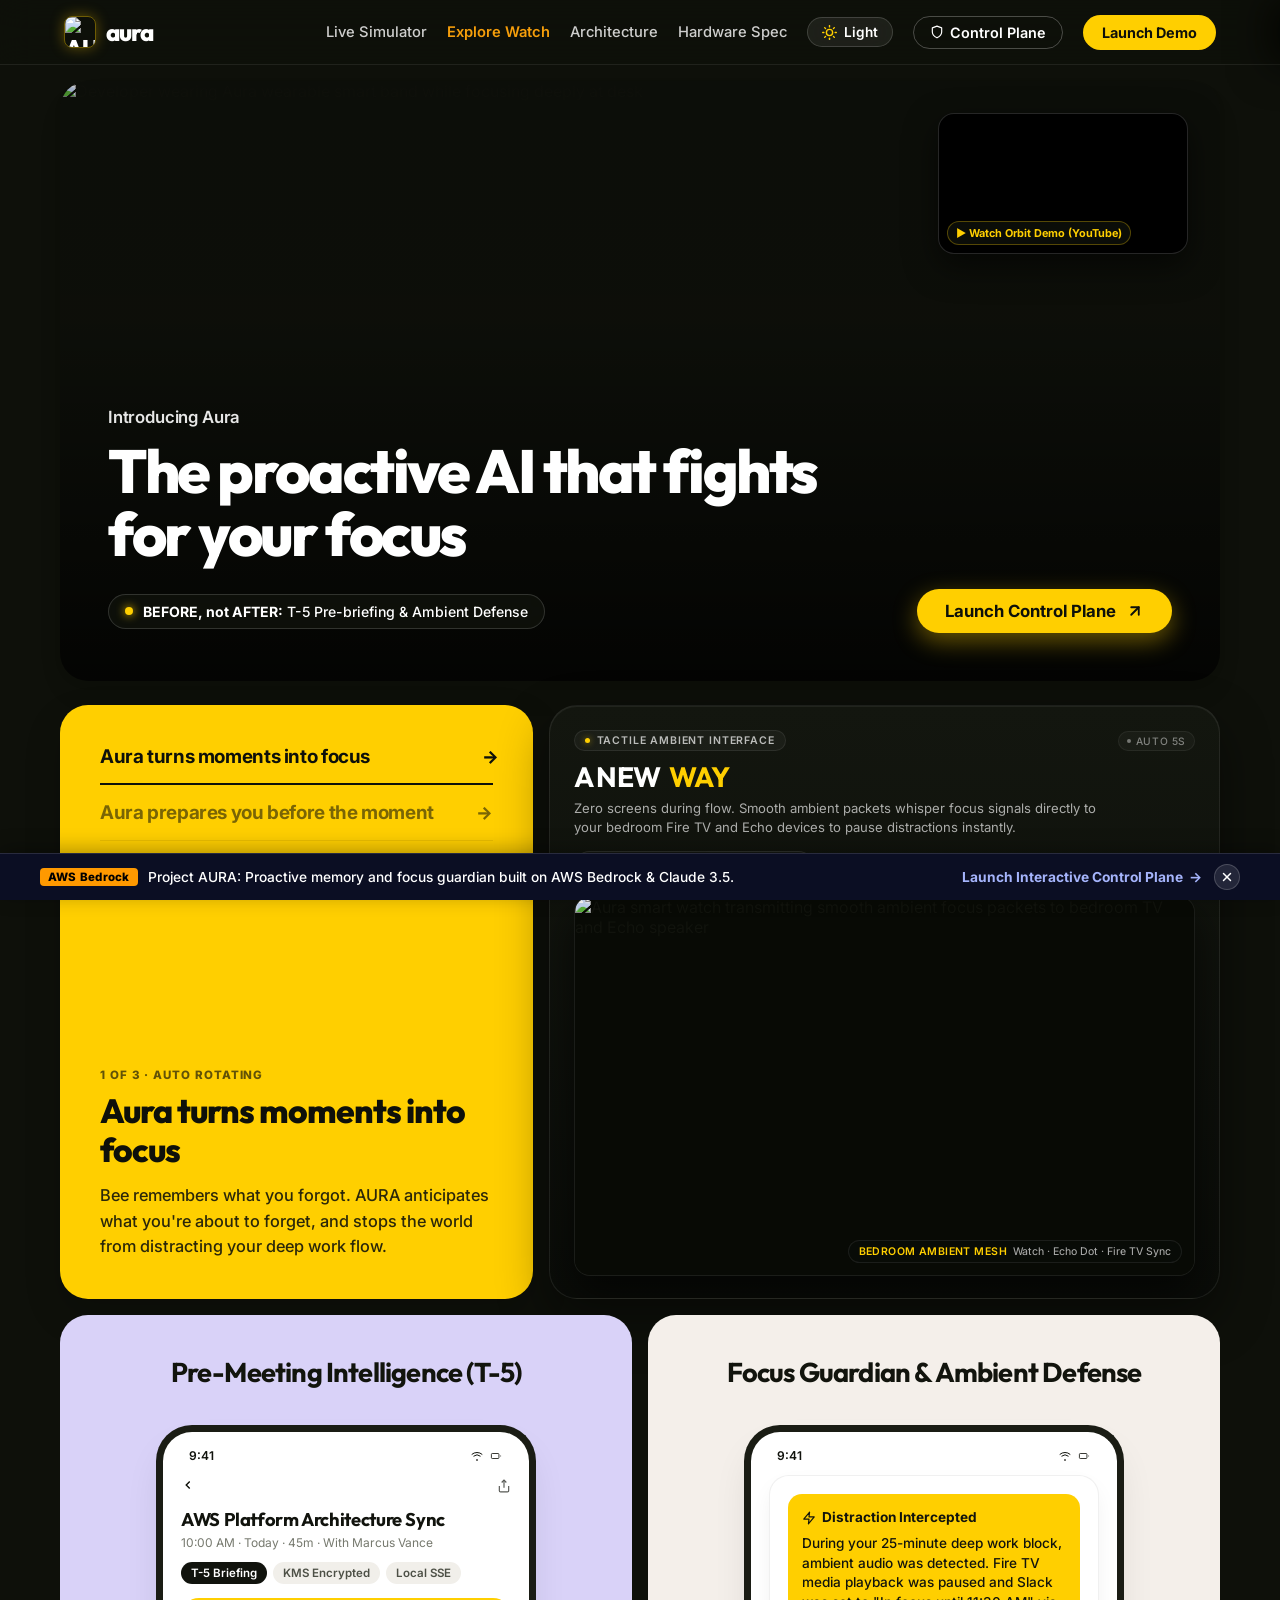
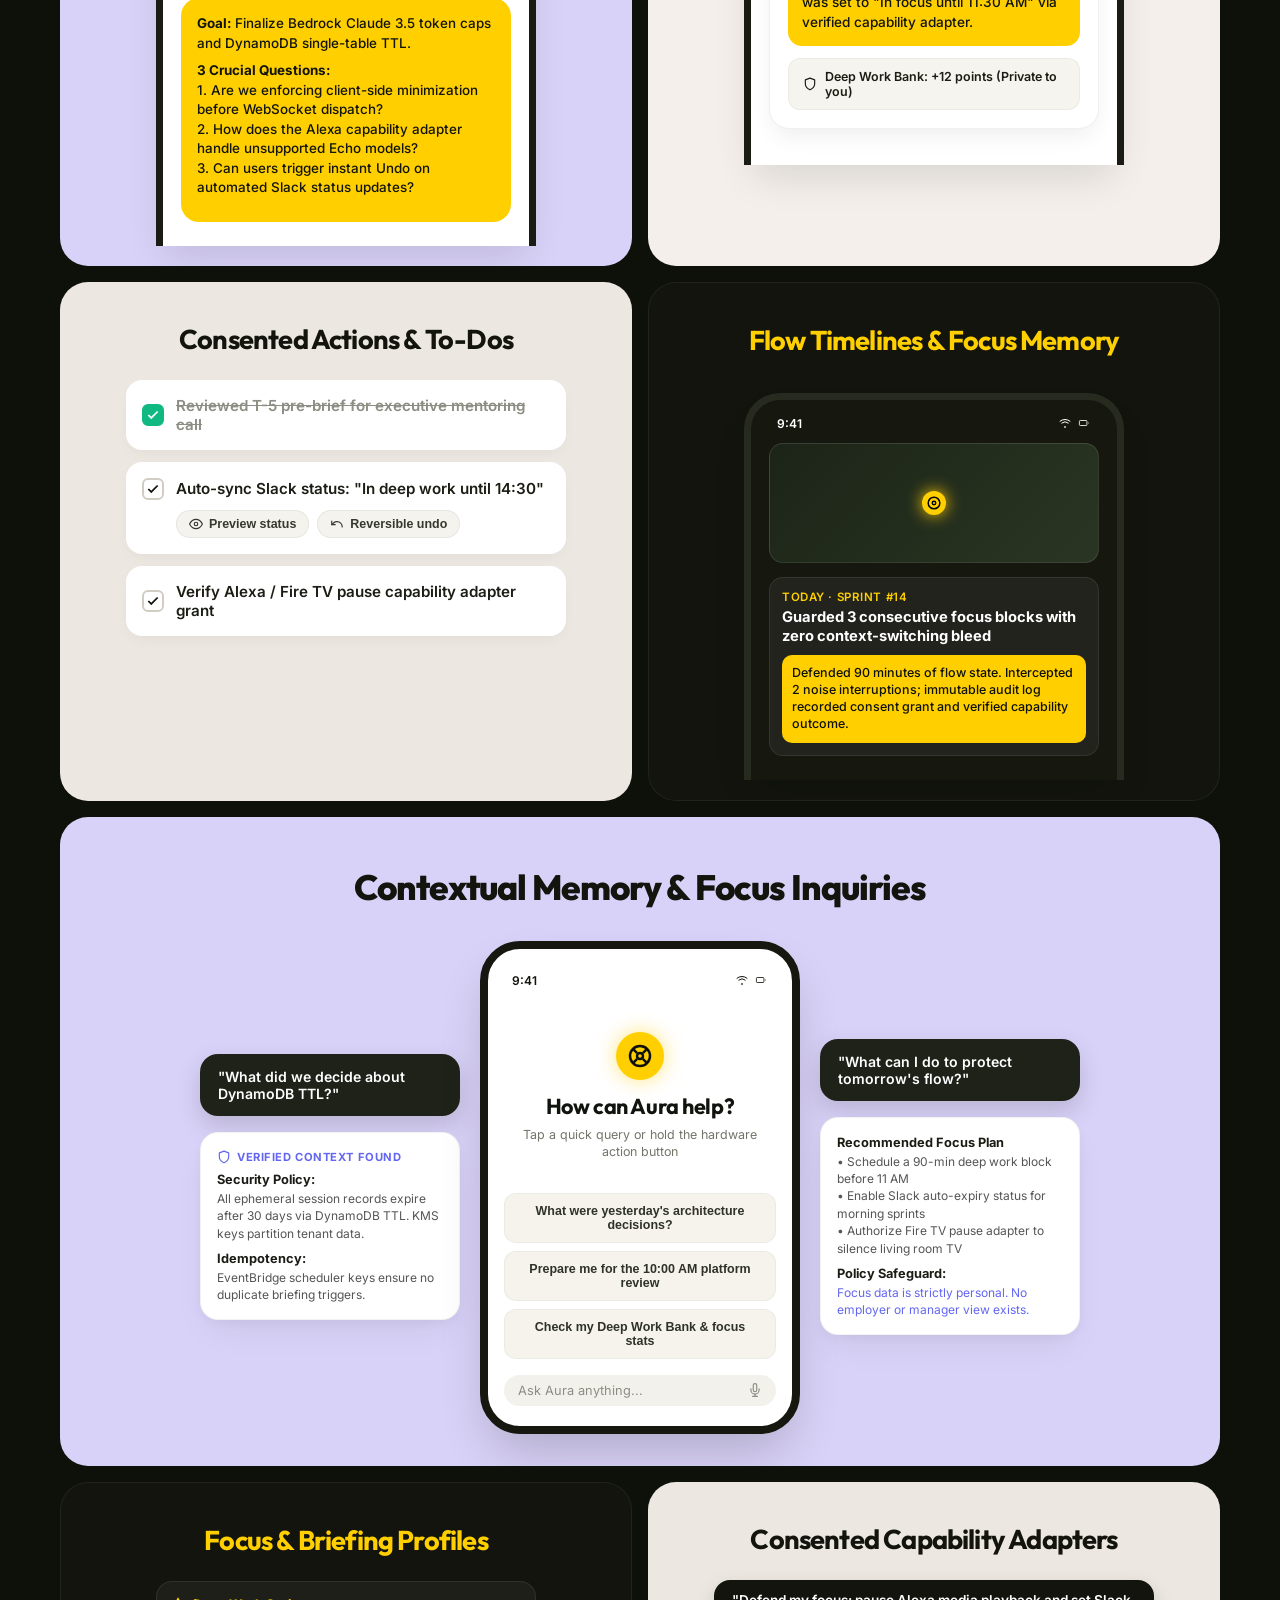
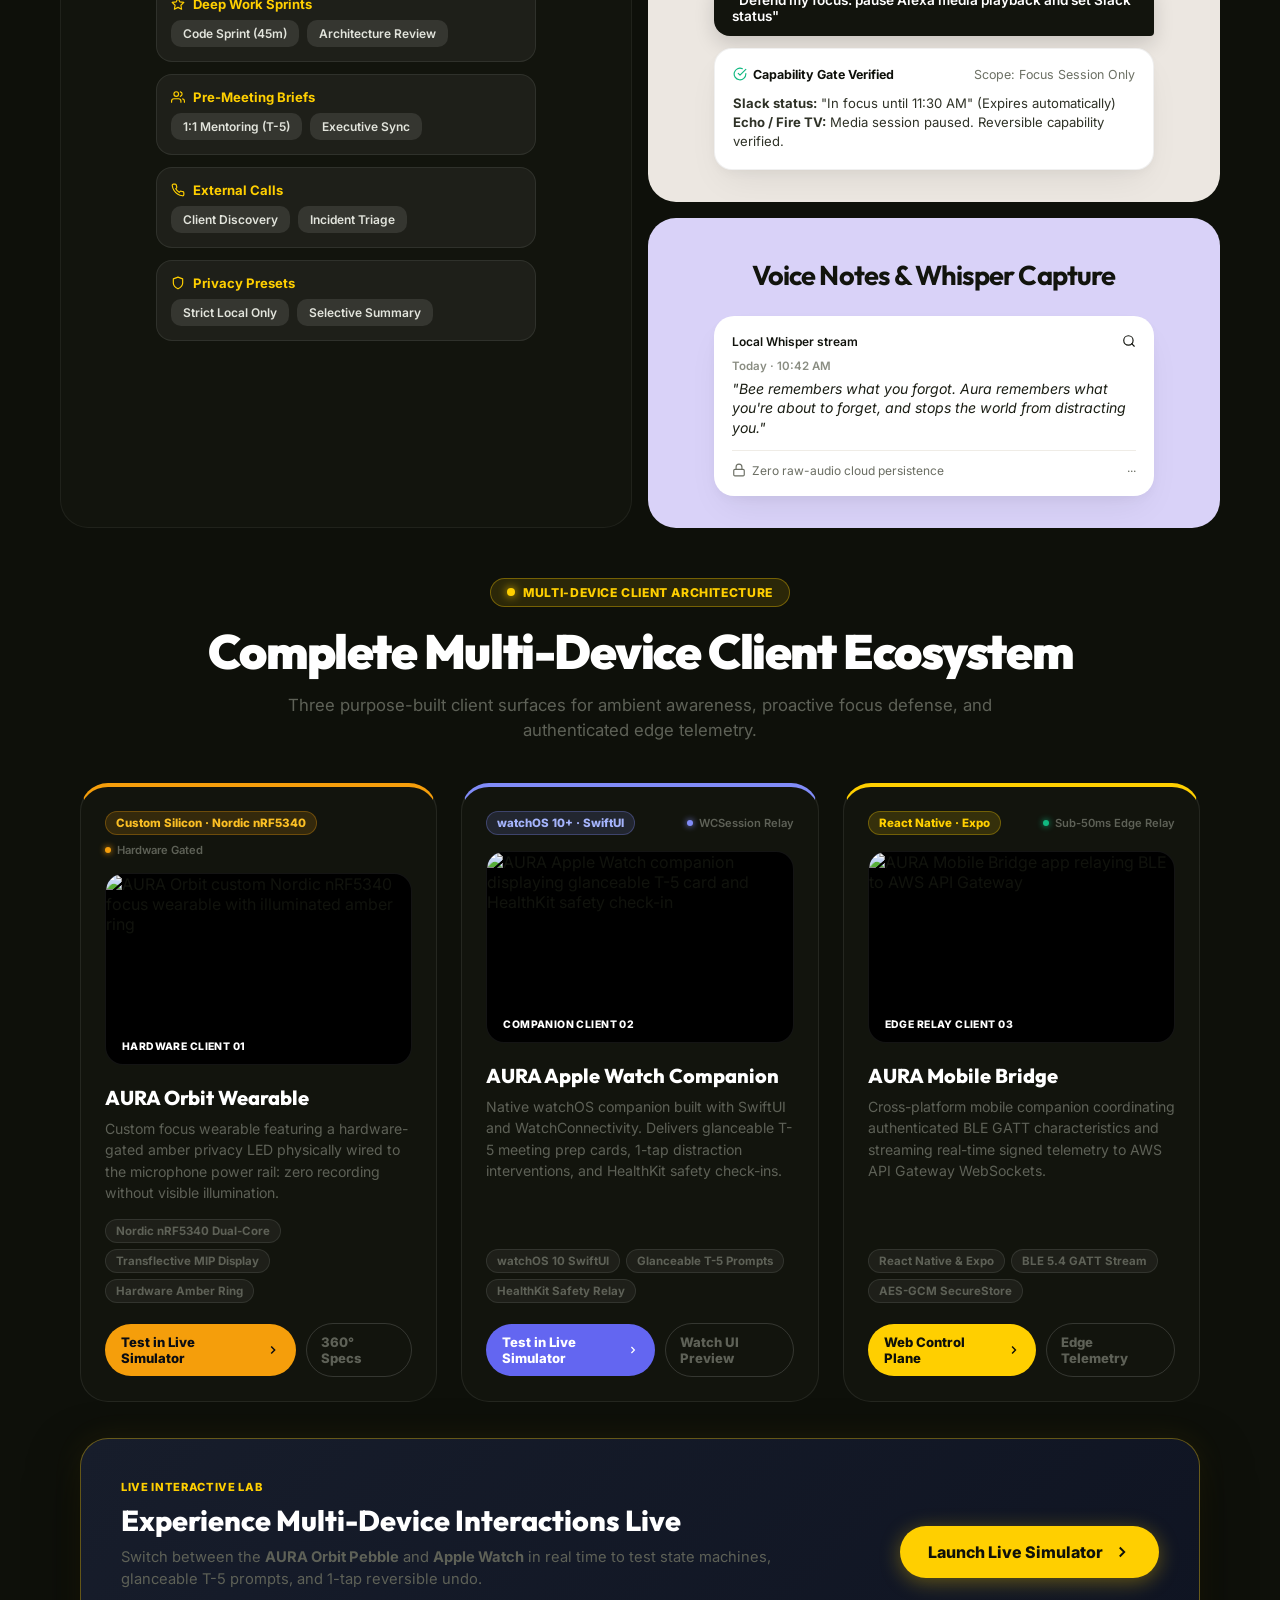
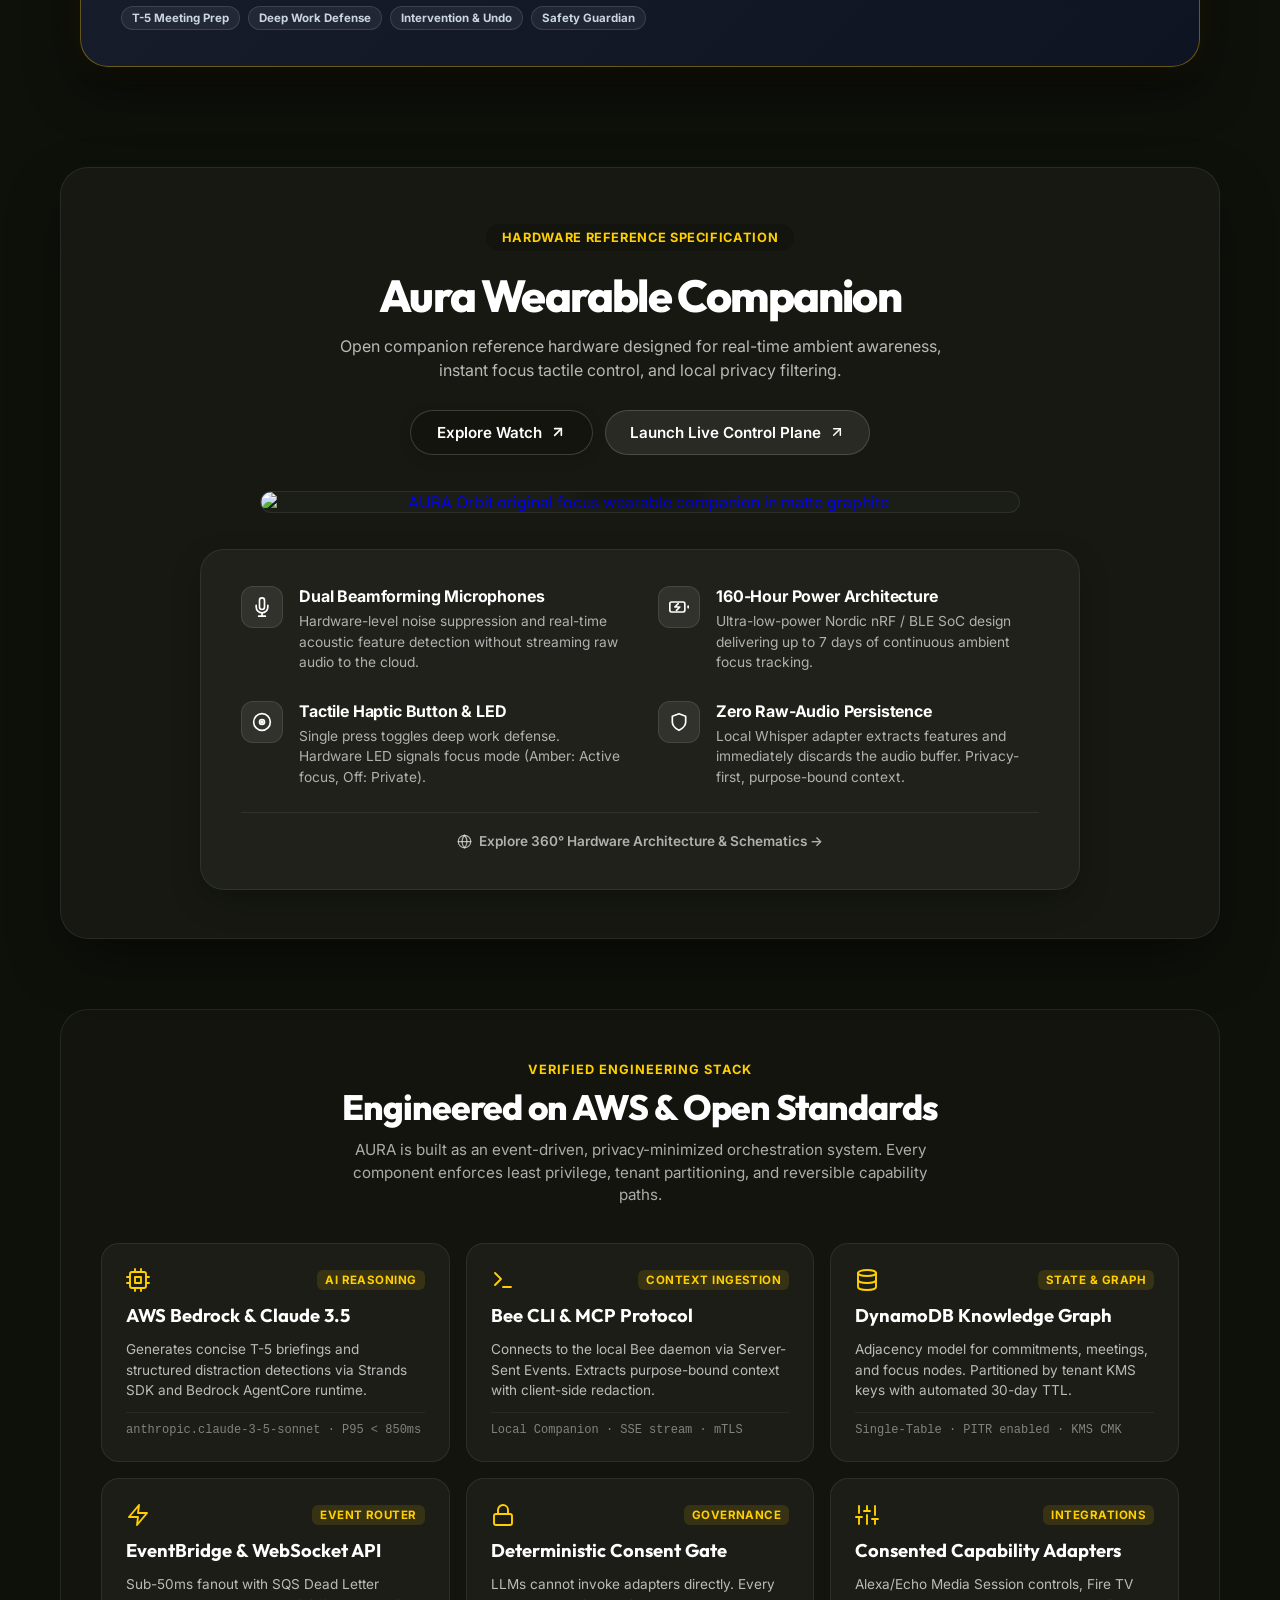
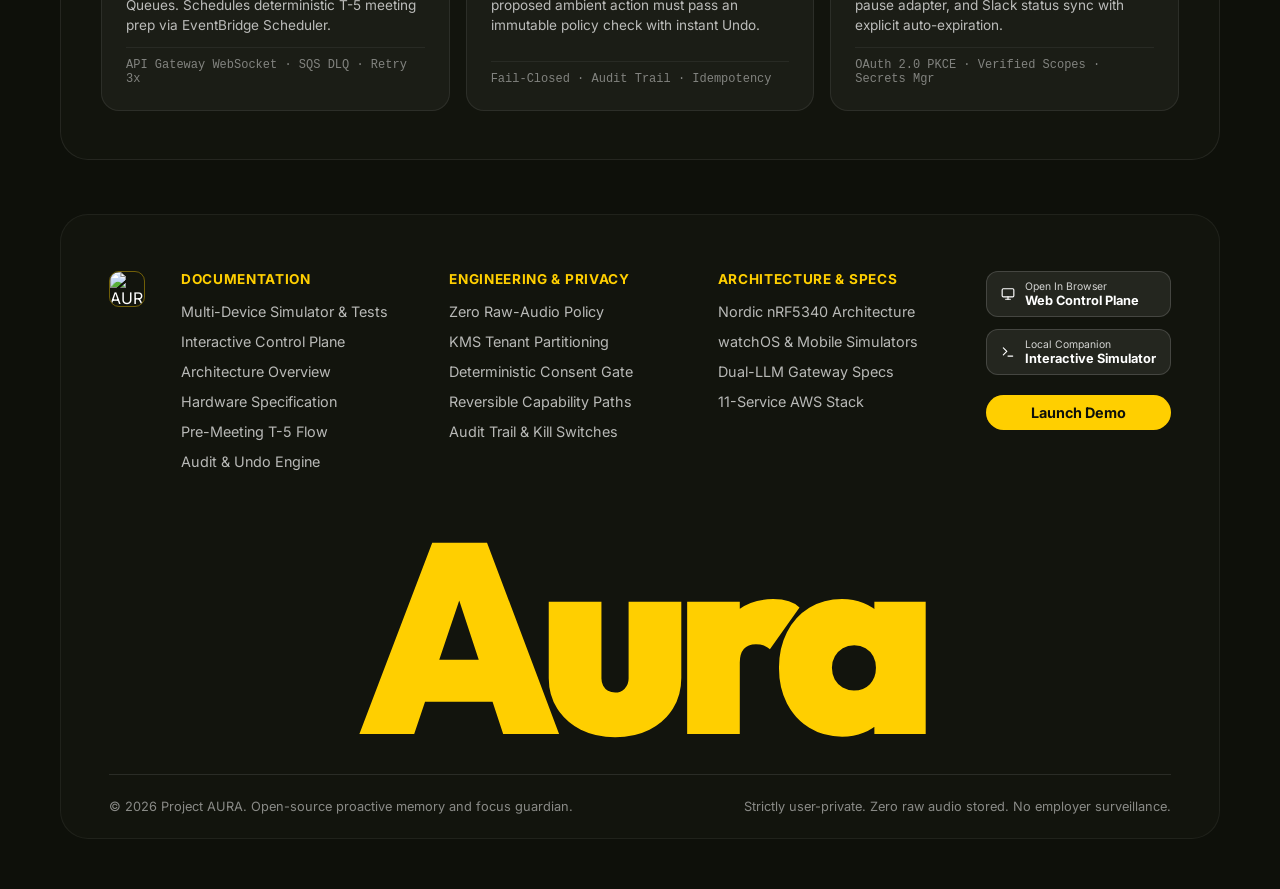
==== frontend/index.html @ 5edf08a1 "feat(core): remediate production blockers - Cognito RS256 auth, DynamoDB durable persistence, resili" ====
<!DOCTYPE html>
<html lang="en">
<head>
  <meta charset="UTF-8">
  <meta name="viewport" content="width=device-width, initial-scale=1.0">
  <title>Project AURA — Proactive Memory That Fights For Your Focus</title>
  <meta name="description" content="Aura remembers what you're about to forget, and stops the world from distracting you. Privacy-first proactive memory layer built on AWS Bedrock and Bee CLI.">
  <link rel="icon" type="image/jpeg" href="assets/aura-logo.jpg">
  <link rel="preconnect" href="https://fonts.googleapis.com">
  <link rel="preconnect" href="https://fonts.gstatic.com" crossorigin>
  <link href="https://fonts.googleapis.com/css2?family=Inter:wght@400;500;600;700;800&family=Outfit:wght@600;700;800;900&display=swap" rel="stylesheet">
  <link rel="stylesheet" href="landing.css">
  <script>
    // Immediate Theme Initialization to avoid FOUC
    (function() {
      const savedTheme = localStorage.getItem('aura-color-theme') || 'dark';
      document.documentElement.setAttribute('data-theme', savedTheme);
    })();
  </script>
</head>
<body>

  <!-- Sticky Top Header -->
  <header class="site-header" role="banner">
    <div class="nav-wrapper">
      <a href="index.html" class="brand-link" aria-label="AURA Home">
        <img src="assets/aura-logo.jpg" alt="AURA Logo Mark" class="brand-logo-img">
        <span>aura</span>
      </a>

      <div class="header-links">
        <a href="simulator.html" class="nav-link" title="Open Multi-Device Watch Simulator &amp; Test Cases">Live Simulator</a>
        <a href="orbit.html" class="nav-link nav-orbit-link" title="Explore AURA Orbit 360° Watch Experience">Explore Watch</a>
        <a href="#architecture" class="nav-link">Architecture</a>
        <a href="#hardware" class="nav-link">Hardware Spec</a>
        
        <!-- Theme Toggle Pill Button -->
        <button id="theme-toggle-btn" class="theme-toggle-pill" aria-label="Toggle light or dark theme" title="Toggle light/dark theme">
          <span class="theme-icon-sun" aria-hidden="true">
            <svg width="15" height="15" viewBox="0 0 24 24" fill="none" stroke="currentColor" stroke-width="2.2" stroke-linecap="round" stroke-linejoin="round">
              <circle cx="12" cy="12" r="5"></circle>
              <line x1="12" y1="1" x2="12" y2="3"></line>
              <line x1="12" y1="21" x2="12" y2="23"></line>
              <line x1="4.22" y1="4.22" x2="5.64" y2="5.64"></line>
              <line x1="18.36" y1="18.36" x2="19.78" y2="19.78"></line>
              <line x1="1" y1="12" x2="3" y2="12"></line>
              <line x1="21" y1="12" x2="23" y2="12"></line>
              <line x1="4.22" y1="19.78" x2="5.64" y2="18.36"></line>
              <line x1="18.36" y1="5.64" x2="19.78" y2="4.22"></line>
            </svg>
          </span>
          <span class="theme-icon-moon" aria-hidden="true">
            <svg width="15" height="15" viewBox="0 0 24 24" fill="none" stroke="currentColor" stroke-width="2.2" stroke-linecap="round" stroke-linejoin="round">
              <path d="M21 12.79A9 9 0 1 1 11.21 3 7 7 0 0 0 21 12.79z"></path>
            </svg>
          </span>
          <span class="theme-toggle-label" id="theme-toggle-label">Theme</span>
        </button>

        <a href="control-plane.html" class="btn-pill-outline" title="Open the Live Control Plane Dashboard">
          <svg class="inline-svg" viewBox="0 0 24 24"><path d="M12 22s8-4 8-10V5l-8-3-8 3v7c0 6 8 10 8 10z"/></svg>
          <span>Control Plane</span>
        </a>
        <a href="control-plane.html" class="btn-pill-yellow">Launch Demo</a>
      </div>

      <!-- Mobile Hamburger Toggle Button -->
      <button id="mobile-menu-btn" class="mobile-menu-btn" aria-label="Open mobile navigation menu" aria-expanded="false" aria-controls="mobile-nav-drawer">
        <span class="hamburger-line"></span>
        <span class="hamburger-line"></span>
        <span class="hamburger-line"></span>
      </button>
    </div>

    <!-- Mobile Drawer Overlay & Off-Canvas Menu -->
    <div id="mobile-nav-backdrop" class="mobile-nav-backdrop" aria-hidden="true"></div>
    <nav id="mobile-nav-drawer" class="mobile-nav-drawer" aria-label="Mobile Navigation" aria-hidden="true">
      <div class="mobile-drawer-header">
        <a href="index.html" class="brand-link" aria-label="AURA Home">
          <img src="assets/aura-logo.jpg" alt="AURA Logo Mark" class="brand-logo-img">
          <span>aura</span>
        </a>
        <button id="mobile-menu-close" class="mobile-drawer-close" aria-label="Close navigation menu">
          <svg width="22" height="22" viewBox="0 0 24 24" fill="none" stroke="currentColor" stroke-width="2.2" stroke-linecap="round" stroke-linejoin="round">
            <line x1="18" y1="6" x2="6" y2="18"></line>
            <line x1="6" y1="6" x2="18" y2="18"></line>
          </svg>
        </button>
      </div>

      <!-- Primary Action Buttons in Mobile Drawer -->
      <div class="mobile-drawer-actions">
        <a href="control-plane.html" class="drawer-btn-primary">
          <span>Launch Demo</span>
          <svg width="15" height="15" viewBox="0 0 24 24" fill="none" stroke="currentColor" stroke-width="2.5"><polyline points="9 18 15 12 9 6"/></svg>
        </a>
        <a href="control-plane.html" class="drawer-btn-outline">
          <svg class="inline-svg" viewBox="0 0 24 24"><path d="M12 22s8-4 8-10V5l-8-3-8 3v7c0 6 8 10 8 10z"/></svg>
          <span>Live Control Plane</span>
        </a>
      </div>

      <!-- Navigation Links in Mobile Drawer -->
      <div class="mobile-drawer-links">
        <div class="drawer-section-label">Explore &amp; Simulate</div>
        <a href="simulator.html" class="drawer-nav-item">
          <div class="drawer-item-icon">
            <svg width="18" height="18" viewBox="0 0 24 24" fill="none" stroke="currentColor" stroke-width="2"><circle cx="12" cy="12" r="10"/><path d="M12 6v6l4 2"/></svg>
          </div>
          <div class="drawer-item-text">
            <div class="drawer-item-title">Live Simulator &amp; Tests</div>
            <div class="drawer-item-sub">Multi-Device Pebble &amp; Apple Watch Lab</div>
          </div>
        </a>

        <a href="orbit.html" class="drawer-nav-item highlight">
          <div class="drawer-item-icon amber">
            <svg width="18" height="18" viewBox="0 0 24 24" fill="none" stroke="currentColor" stroke-width="2"><circle cx="12" cy="12" r="10"/><path d="m4.93 4.93 4.24 4.24"/><circle cx="12" cy="12" r="3"/></svg>
          </div>
          <div class="drawer-item-text">
            <div class="drawer-item-title">Explore Watch (AURA Orbit)</div>
            <div class="drawer-item-sub">360° Hardware Architecture &amp; Specs</div>
          </div>
        </a>

        <div class="drawer-section-label">Architecture &amp; Specs</div>
        <a href="#ecosystem" class="drawer-nav-item">
          <div class="drawer-item-icon">
            <svg width="18" height="18" viewBox="0 0 24 24" fill="none" stroke="currentColor" stroke-width="2"><rect x="2" y="3" width="20" height="14" rx="2" ry="2"/><line x1="8" y1="21" x2="16" y2="21"/><line x1="12" y1="17" x2="12" y2="21"/></svg>
          </div>
          <div class="drawer-item-text">
            <div class="drawer-item-title">Client Ecosystem</div>
            <div class="drawer-item-sub">Orbit · Apple Watch · Mobile Bridge</div>
          </div>
        </a>

        <a href="#hardware" class="drawer-nav-item">
          <div class="drawer-item-icon">
            <svg width="18" height="18" viewBox="0 0 24 24" fill="none" stroke="currentColor" stroke-width="2"><rect x="4" y="4" width="16" height="16" rx="2"/><circle cx="12" cy="12" r="3"/></svg>
          </div>
          <div class="drawer-item-text">
            <div class="drawer-item-title">Hardware Specification</div>
            <div class="drawer-item-sub">Nordic nRF5340 &amp; Privacy Rail</div>
          </div>
        </a>

        <a href="#architecture" class="drawer-nav-item">
          <div class="drawer-item-icon">
            <svg width="18" height="18" viewBox="0 0 24 24" fill="none" stroke="currentColor" stroke-width="2"><polyline points="16 18 22 12 16 6"/><polyline points="8 6 2 12 8 18"/></svg>
          </div>
          <div class="drawer-item-text">
            <div class="drawer-item-title">Technical Architecture</div>
            <div class="drawer-item-sub">AWS Bedrock · Claude 3.5 · EventBridge</div>
          </div>
        </a>
      </div>

      <!-- Mobile Drawer Footer with Quick Theme Toggle -->
      <div class="mobile-drawer-footer">
        <button id="mobile-drawer-theme-btn" class="drawer-theme-btn" type="button" aria-label="Toggle theme">
          <span class="theme-icon-sun" aria-hidden="true">
            <svg width="16" height="16" viewBox="0 0 24 24" fill="none" stroke="currentColor" stroke-width="2"><circle cx="12" cy="12" r="5"/><line x1="12" y1="1" x2="12" y2="3"/><line x1="12" y1="21" x2="12" y2="23"/><line x1="4.22" y1="4.22" x2="5.64" y2="5.64"/><line x1="18.36" y1="18.36" x2="19.78" y2="19.78"/><line x1="1" y1="12" x2="3" y2="12"/><line x1="21" y1="12" x2="23" y2="12"/><line x1="4.22" y1="19.78" x2="5.64" y2="18.36"/><line x1="18.36" y1="5.64" x2="19.78" y2="4.22"/></svg>
          </span>
          <span class="theme-icon-moon" aria-hidden="true">
            <svg width="16" height="16" viewBox="0 0 24 24" fill="none" stroke="currentColor" stroke-width="2"><path d="M21 12.79A9 9 0 1 1 11.21 3 7 7 0 0 0 21 12.79z"></path></svg>
          </span>
          <span id="mobile-drawer-theme-label">Switch Theme</span>
        </button>
      </div>
    </nav>
  </header>

  <main class="page-container">
    <!-- Hero Section -->
    <section class="hero-section" aria-label="Introducing Aura">
      <div class="hero-card">
        <img src="assets/aura-hero.jpg" alt="Developer wearing Aura wearable smart band while focusing deeply at desk" class="hero-bg-img" loading="eager">
        <div class="hero-overlay">
          <div class="hero-kicker">Introducing Aura</div>
          <h1 class="hero-headline">The proactive AI that fights for your focus</h1>
          <div class="hero-actions">
            <div class="hero-badge-tag">
              <span class="pulse-dot" aria-hidden="true"></span>
              <span><strong>BEFORE, not AFTER:</strong> T-5 Pre-briefing &amp; Ambient Defense</span>
            </div>
            <a href="control-plane.html" class="hero-cta-btn">
              <span>Launch Control Plane</span>
              <svg width="18" height="18" viewBox="0 0 24 24" fill="none" stroke="currentColor" stroke-width="2.5" stroke-linecap="round" stroke-linejoin="round">
                <line x1="7" y1="17" x2="17" y2="7"></line>
                <polyline points="7 7 17 7 17 17"></polyline>
              </svg>
            </a>
          </div>

          <!-- Corner Video (Desktop: Top-right corner; Mobile: Seamless flow below hero actions) -->
          <a href="https://youtu.be/TGYBgcJrPzw" 
             target="_blank" 
             rel="noopener noreferrer" 
             class="hero-corner-video" 
             id="hero-corner-video"
             aria-label="Aura Orbit Edition video on YouTube"
             title="Watch Aura Orbit Edition video">
            <iframe class="corner-video-iframe" 
                    src="https://www.youtube-nocookie.com/embed/TGYBgcJrPzw?autoplay=1&amp;mute=1&amp;loop=1&amp;playlist=TGYBgcJrPzw&amp;controls=0&amp;modestbranding=1&amp;rel=0" 
                    title="Aura Orbit Edition video" 
                    allow="accelerometer; autoplay; clipboard-write; encrypted-media; gyroscope; picture-in-picture; web-share" 
                    loading="lazy"></iframe>
            <span class="corner-video-badge">▶ Watch Orbit Demo (YouTube)</span>
            <span class="corner-video-click-target" aria-hidden="true"></span>
          </a>
        </div>
      </div>
    </section>

    <!-- Bento Section 1: Yellow Value Statement + "A NEW WAY" -->
    <section class="bento-grid-2col" aria-label="Aura Philosophy">
      <!-- Yellow Bento Card -->
      <div class="card-yellow" id="card-yellow-container">
        <div class="yellow-tab-list" role="tablist">
          <div class="yellow-tab-item active" role="tab" tabindex="0" aria-selected="true" data-tab-index="0">
            <span class="yellow-tab-title-text">Aura turns moments into focus</span>
            <span class="tab-arrow">→</span>
            <div class="tab-progress-line"></div>
          </div>
          <div class="yellow-tab-item" role="tab" tabindex="0" aria-selected="false" data-tab-index="1">
            <span class="yellow-tab-title-text">Aura prepares you before the moment</span>
            <span class="tab-arrow">→</span>
            <div class="tab-progress-line"></div>
          </div>
          <div class="yellow-tab-item" role="tab" tabindex="0" aria-selected="false" data-tab-index="2">
            <span class="yellow-tab-title-text">Aura is ready when you need it</span>
            <span class="tab-arrow">→</span>
            <div class="tab-progress-line"></div>
          </div>
        </div>

        <div class="yellow-focus-content">
          <div class="yellow-counter-badge" id="yellow-tab-counter">1 of 3 · Auto Rotating</div>
          <h2 class="yellow-focus-title" id="yellow-focus-title">Aura turns moments into focus</h2>
          <p class="yellow-focus-desc" id="yellow-focus-desc">
            Bee remembers what you forgot. AURA anticipates what you're about to forget, and stops the world from distracting your deep work flow.
          </p>
        </div>
      </div>

      <!-- "A NEW WAY" Dark Aesthetic Card -->
      <div class="card-dark-aesthetic" id="card-dark-aesthetic-container">
        <div class="aesthetic-header-group">
          <div class="aesthetic-top-meta">
            <div class="aesthetic-kicker-pill">
              <span class="pulsing-amber-dot" aria-hidden="true"></span>
              <span>TACTILE AMBIENT INTERFACE</span>
            </div>
            <div class="aesthetic-auto-badge" title="Auto-rotating every 5 seconds">
              <span class="auto-pulse-dot"></span>
              <span>AUTO 5S</span>
            </div>
          </div>

          <div class="aesthetic-headline-wrap">
            <h2 class="giant-watermark-text" aria-label="A New Way">
              <span>A NEW</span>
              <span class="text-accent-gold">WAY</span>
            </h2>
            <p class="aesthetic-card-caption">
              Zero screens during flow. Smooth ambient packets whisper focus signals directly to your bedroom Fire TV and Echo devices to pause distractions instantly.
            </p>
          </div>

          <!-- Controls Bar: Chips and Switcher -->
          <div class="aesthetic-chips-and-switch">
            <div class="dark-card-image-toggle" role="group" aria-label="Device visual views">
              <button class="image-toggle-pill active" id="btn-show-packets" type="button" aria-pressed="true" data-image-index="0">
                <span>Smooth Room Sync</span>
                <span class="pill-progress-bar"></span>
              </button>
              <button class="image-toggle-pill" id="btn-show-fleet" type="button" aria-pressed="false" data-image-index="1">
                <span>All 5 Devices</span>
                <span class="pill-progress-bar"></span>
              </button>
            </div>
            <div class="aesthetic-spec-chips">
              <span class="aesthetic-spec-pill">5 Devices Defended</span>
              <span class="aesthetic-spec-pill">180ms Interception</span>
              <span class="aesthetic-spec-pill">Zero Audio Saved</span>
            </div>
          </div>
        </div>

        <!-- Full Widescreen Showcase Frame with 100% Uncropped 16:9 Display -->
        <div class="dark-card-image-wrapper">
          <div class="dark-card-image-container">
            <img id="aesthetic-card-img" src="assets/aura-bedroom-sync.jpg" alt="Aura smart watch transmitting smooth ambient focus packets to bedroom TV and Echo speaker" loading="lazy">
          </div>
          <div class="dark-card-image-meta">
            <span class="image-caption-tag" id="image-caption-tag">BEDROOM AMBIENT MESH</span>
            <span class="image-sub-caption" id="image-sub-caption">Watch · Echo Dot · Fire TV Sync</span>
          </div>
        </div>
      </div>
    </section>

    <!-- Bento Section 2: Four Feature Cards -->
    <section class="bento-grid-features" aria-label="Aura Features Showcase">
      <!-- Card 1: Summaries and takeaways (Lilac) -->
      <div class="feature-card card-lilac">
        <div class="feature-card-header">
          <h3 class="feature-card-title">Pre-Meeting Intelligence (T-5)</h3>
        </div>
        <div class="phone-mockup-container">
          <div class="phone-notch-bar">
            <span>9:41</span>
            <div style="display:flex; gap:6px; align-items:center;">
              <svg width="12" height="12" viewBox="0 0 24 24" fill="none" stroke="currentColor" stroke-width="2"><path d="M5 12.55a11 11 0 0 1 14.08 0"/><path d="M1.42 9a16 16 0 0 1 21.16 0"/><circle cx="12" cy="20" r="1"/></svg>
              <svg width="14" height="10" viewBox="0 0 24 24" fill="currentColor"><rect x="1" y="6" width="18" height="12" rx="2" fill="none" stroke="currentColor" stroke-width="2"/><line x1="23" y1="11" x2="23" y2="13" stroke="currentColor" stroke-width="2"/></svg>
            </div>
          </div>
          <div class="phone-header-actions">
            <span class="phone-back-arrow">
              <svg width="14" height="14" viewBox="0 0 24 24" fill="none" stroke="currentColor" stroke-width="2.5"><polyline points="15 18 9 12 15 6"/></svg>
            </span>
            <div class="phone-action-icons">
              <svg width="14" height="14" viewBox="0 0 24 24" fill="none" stroke="currentColor" stroke-width="2"><path d="M4 12v8a2 2 0 0 0 2 2h12a2 2 0 0 0 2-2v-8"/><polyline points="16 6 12 2 8 6"/><line x1="12" y1="2" x2="12" y2="15"/></svg>
            </div>
          </div>
          <h4 class="mockup-meeting-title">AWS Platform Architecture Sync</h4>
          <div class="mockup-meeting-meta">10:00 AM · Today · 45m · With Marcus Vance</div>
          <div class="pill-group">
            <span class="mock-pill dark">T-5 Briefing</span>
            <span class="mock-pill light">KMS Encrypted</span>
            <span class="mock-pill light">Local SSE</span>
          </div>
          <div class="yellow-brief-card">
            <p><strong>Goal:</strong> Finalize Bedrock Claude 3.5 token caps and DynamoDB single-table TTL.</p>
            <p><strong>3 Crucial Questions:</strong><br>
            1. Are we enforcing client-side minimization before WebSocket dispatch?<br>
            2. How does the Alexa capability adapter handle unsupported Echo models?<br>
            3. Can users trigger instant Undo on automated Slack status updates?</p>
          </div>
        </div>
      </div>

      <!-- Card 2: Patterns and insights (Cream) -->
      <div class="feature-card card-cream">
        <div class="feature-card-header">
          <h3 class="feature-card-title">Focus Guardian &amp; Ambient Defense</h3>
        </div>
        <div class="phone-mockup-container">
          <div class="phone-notch-bar">
            <span>9:41</span>
            <div style="display:flex; gap:6px; align-items:center;">
              <svg width="12" height="12" viewBox="0 0 24 24" fill="none" stroke="currentColor" stroke-width="2"><path d="M5 12.55a11 11 0 0 1 14.08 0"/><path d="M1.42 9a16 16 0 0 1 21.16 0"/><circle cx="12" cy="20" r="1"/></svg>
              <svg width="14" height="10" viewBox="0 0 24 24" fill="currentColor"><rect x="1" y="6" width="18" height="12" rx="2" fill="none" stroke="currentColor" stroke-width="2"/><line x1="23" y1="11" x2="23" y2="13" stroke="currentColor" stroke-width="2"/></svg>
            </div>
          </div>
          <div class="insights-floating-widget">
            <div class="insight-yellow-pill">
              <div style="display:flex; align-items:center; gap:6px; margin-bottom:6px;">
                <svg class="inline-svg" viewBox="0 0 24 24"><polygon points="13 2 3 14 12 14 11 22 21 10 12 10 13 2"/></svg>
                <strong>Distraction Intercepted</strong>
              </div>
              During your 25-minute deep work block, ambient audio was detected. Fire TV media playback was paused and Slack was set to "In focus until 11:30 AM" via verified capability adapter.
            </div>
            <div class="insight-action-button">
              <svg class="inline-svg" viewBox="0 0 24 24"><path d="M12 22s8-4 8-10V5l-8-3-8 3v7c0 6 8 10 8 10z"/></svg>
              <span>Deep Work Bank: +12 points (Private to you)</span>
            </div>
          </div>
        </div>
      </div>

      <!-- Card 3: Suggested to-dos (Sand) -->
      <div class="feature-card card-sand">
        <div class="feature-card-header">
          <h3 class="feature-card-title">Consented Actions &amp; To-Dos</h3>
        </div>
        <div class="todo-list-container">
          <!-- Item 1 -->
          <div class="todo-item-card">
            <div class="todo-main-row">
              <div class="todo-checkbox checked">
                <svg viewBox="0 0 24 24" fill="none" stroke="currentColor" stroke-width="3">
                  <polyline points="20 6 9 17 4 12"></polyline>
                </svg>
              </div>
              <span class="todo-label completed">Reviewed T-5 pre-brief for executive mentoring call</span>
            </div>
          </div>

          <!-- Item 2 -->
          <div class="todo-item-card">
            <div class="todo-main-row">
              <div class="todo-checkbox">
                <svg viewBox="0 0 24 24" fill="none" stroke="currentColor" stroke-width="3">
                  <polyline points="20 6 9 17 4 12"></polyline>
                </svg>
              </div>
              <span class="todo-label">Auto-sync Slack status: "In deep work until 14:30"</span>
            </div>
            <div class="todo-actions-row">
              <button class="action-pill-btn" type="button">
                <svg class="inline-svg" viewBox="0 0 24 24"><path d="M1 12s4-8 11-8 11 8 11 8-4 8-11 8-11-8-11-8z"/><circle cx="12" cy="12" r="3"/></svg>
                <span>Preview status</span>
              </button>
              <button class="action-pill-btn" type="button">
                <svg class="inline-svg" viewBox="0 0 24 24"><path d="M3 7v6h6"/><path d="M21 17a9 9 0 00-9-9 9 9 0 00-6 2.3L3 13"/></svg>
                <span>Reversible undo</span>
              </button>
            </div>
          </div>

          <!-- Item 3 -->
          <div class="todo-item-card">
            <div class="todo-main-row">
              <div class="todo-checkbox">
                <svg viewBox="0 0 24 24" fill="none" stroke="currentColor" stroke-width="3">
                  <polyline points="20 6 9 17 4 12"></polyline>
                </svg>
              </div>
              <span class="todo-label">Verify Alexa / Fire TV pause capability adapter grant</span>
            </div>
          </div>
        </div>
      </div>

      <!-- Card 4: Daily memories (Dark) -->
      <div class="feature-card card-dark">
        <div class="feature-card-header">
          <h3 class="feature-card-title">Flow Timelines &amp; Focus Memory</h3>
        </div>
        <div class="phone-mockup-container">
          <div class="phone-notch-bar">
            <span>9:41</span>
            <div style="display:flex; gap:6px; align-items:center;">
              <svg width="12" height="12" viewBox="0 0 24 24" fill="none" stroke="currentColor" stroke-width="2"><path d="M5 12.55a11 11 0 0 1 14.08 0"/><path d="M1.42 9a16 16 0 0 1 21.16 0"/><circle cx="12" cy="20" r="1"/></svg>
              <svg width="14" height="10" viewBox="0 0 24 24" fill="currentColor"><rect x="1" y="6" width="18" height="12" rx="2" fill="none" stroke="currentColor" stroke-width="2"/><line x1="23" y1="11" x2="23" y2="13" stroke="currentColor" stroke-width="2"/></svg>
            </div>
          </div>
          <div class="map-timeline-preview">
            <div class="map-pin-pulse">
              <svg width="14" height="14" viewBox="0 0 24 24" fill="none" stroke="currentColor" stroke-width="2.5"><circle cx="12" cy="12" r="10"/><circle cx="12" cy="12" r="3"/></svg>
            </div>
          </div>
          <div class="timeline-event-card">
            <div class="timeline-date-label">Today · Sprint #14</div>
            <h4 class="timeline-event-title">Guarded 3 consecutive focus blocks with zero context-switching bleed</h4>
            <div class="timeline-event-summary">
              Defended 90 minutes of flow state. Intercepted 2 noise interruptions; immutable audit log recorded consent grant and verified capability outcome.
            </div>
          </div>
        </div>
      </div>
    </section>

    <!-- Bento Section 3: Conversational Intelligence (Lilac Wide Card) -->
    <section class="card-wide-lilac" aria-label="Search and Chat">
      <div class="wide-card-header">
        <h2 class="wide-card-title">Contextual Memory &amp; Focus Inquiries</h2>
      </div>

      <div class="chat-center-stage">
        <!-- Floating Left Bubbles -->
        <div class="chat-floating-bubble-col">
          <div class="bubble-dark-user">
            "What did we decide about DynamoDB TTL?"
          </div>
          <div class="chat-bubble-card">
            <div style="display:flex; align-items:center; gap:6px; margin-bottom:6px;">
              <svg class="inline-svg" style="stroke:#6366F1;" viewBox="0 0 24 24"><path d="M12 22s8-4 8-10V5l-8-3-8 3v7c0 6 8 10 8 10z"/></svg>
              <span class="bubble-label-tag" style="margin-bottom:0;">Verified Context Found</span>
            </div>
            <p><strong>Security Policy:</strong></p>
            <p style="font-size:0.75rem; color:#555; margin-bottom:8px;">All ephemeral session records expire after 30 days via DynamoDB TTL. KMS keys partition tenant data.</p>
            <p><strong>Idempotency:</strong></p>
            <p style="font-size:0.75rem; color:#555;">EventBridge scheduler keys ensure no duplicate briefing triggers.</p>
          </div>
        </div>

        <!-- Center Phone Viewport -->
        <div class="chat-phone-viewport">
          <div class="phone-notch-bar">
            <span>9:41</span>
            <div style="display:flex; gap:6px; align-items:center;">
              <svg width="12" height="12" viewBox="0 0 24 24" fill="none" stroke="currentColor" stroke-width="2"><path d="M5 12.55a11 11 0 0 1 14.08 0"/><path d="M1.42 9a16 16 0 0 1 21.16 0"/><circle cx="12" cy="20" r="1"/></svg>
              <svg width="14" height="10" viewBox="0 0 24 24" fill="currentColor"><rect x="1" y="6" width="18" height="12" rx="2" fill="none" stroke="currentColor" stroke-width="2"/><line x1="23" y1="11" x2="23" y2="13" stroke="currentColor" stroke-width="2"/></svg>
            </div>
          </div>
          <div class="phone-ai-center">
            <div class="phone-ai-icon">
              <svg width="24" height="24" viewBox="0 0 24 24" fill="none" stroke="currentColor" stroke-width="2.5"><circle cx="12" cy="12" r="10"/><path d="m4.93 4.93 4.24 4.24"/><path d="m14.83 9.17 4.24-4.24"/><path d="m14.83 14.83 4.24 4.24"/><path d="m9.17 14.83-4.24 4.24"/><circle cx="12" cy="12" r="3"/></svg>
            </div>
            <h3 class="phone-ai-prompt">How can Aura help?</h3>
            <p class="phone-ai-subprompt">Tap a quick query or hold the hardware action button</p>
          </div>

          <div class="phone-quick-suggestions">
            <button class="suggestion-pill" type="button">What were yesterday's architecture decisions?</button>
            <button class="suggestion-pill" type="button">Prepare me for the 10:00 AM platform review</button>
            <button class="suggestion-pill" type="button">Check my Deep Work Bank &amp; focus stats</button>
          </div>

          <div class="phone-input-bar">
            <span>Ask Aura anything...</span>
            <svg class="inline-svg" viewBox="0 0 24 24"><path d="M12 1a3 3 0 0 0-3 3v8a3 3 0 0 0 6 0V4a3 3 0 0 0-3-3z"/><path d="M19 10v2a7 7 0 0 1-14 0v-2"/><line x1="12" y1="19" x2="12" y2="23"/><line x1="8" y1="23" x2="16" y2="23"/></svg>
          </div>
        </div>

        <!-- Floating Right Bubbles -->
        <div class="chat-floating-bubble-col">
          <div class="bubble-dark-user">
            "What can I do to protect tomorrow's flow?"
          </div>
          <div class="chat-bubble-card">
            <p><strong>Recommended Focus Plan</strong></p>
            <p style="font-size:0.75rem; color:#555; margin-bottom:8px;" id="chat-ai-response-text">
              • Schedule a 90-min deep work block before 11 AM<br>
              • Enable Slack auto-expiry status for morning sprints<br>
              • Authorize Fire TV pause adapter to silence living room TV
            </p>
            <p><strong>Policy Safeguard:</strong></p>
            <p style="font-size:0.75rem; color:#6366F1;">Focus data is strictly personal. No employer or manager view exists.</p>
          </div>
        </div>
      </div>
    </section>

    <!-- Bento Section 4: Trio (Templates, Integrations, Voice Notes) -->
    <section class="bento-grid-trio" aria-label="Templates and Integrations">
      <!-- Left Card: Conversation templates (Dark) -->
      <div class="feature-card card-dark trio-left-col">
        <div class="feature-card-header">
          <h3 class="feature-card-title">Focus &amp; Briefing Profiles</h3>
        </div>
        <div class="template-list-mockup">
          <div class="template-category-card">
            <div class="template-cat-title">
              <svg class="inline-svg" style="stroke:var(--brand-yellow);" viewBox="0 0 24 24"><polygon points="12 2 15.09 8.26 22 9.27 17 14.14 18.18 21.02 12 17.77 5.82 21.02 7 14.14 2 9.27 8.91 8.26 12 2"/></svg>
              <span>Deep Work Sprints</span>
            </div>
            <div class="template-pills-row">
              <span class="template-pill">Code Sprint (45m)</span>
              <span class="template-pill">Architecture Review</span>
            </div>
          </div>

          <div class="template-category-card">
            <div class="template-cat-title">
              <svg class="inline-svg" style="stroke:var(--brand-yellow);" viewBox="0 0 24 24"><path d="M17 21v-2a4 4 0 0 0-4-4H5a4 4 0 0 0-4 4v2"/><circle cx="9" cy="7" r="4"/><path d="M23 21v-2a4 4 0 0 0-3-3.87"/><path d="M16 3.13a4 4 0 0 1 0 7.75"/></svg>
              <span>Pre-Meeting Briefs</span>
            </div>
            <div class="template-pills-row">
              <span class="template-pill">1:1 Mentoring (T-5)</span>
              <span class="template-pill">Executive Sync</span>
            </div>
          </div>

          <div class="template-category-card">
            <div class="template-cat-title">
              <svg class="inline-svg" style="stroke:var(--brand-yellow);" viewBox="0 0 24 24"><path d="M22 16.92v3a2 2 0 0 1-2.18 2 19.79 19.79 0 0 1-8.63-3.07 19.5 19.5 0 0 1-6-6 19.79 19.79 0 0 1-3.07-8.67A2 2 0 0 1 4.11 2h3a2 2 0 0 1 2 1.72 12.84 12.84 0 0 0 .7 2.81 2 2 0 0 1-.45 2.11L8.09 9.91a16 16 0 0 0 6 6l1.27-1.27a2 2 0 0 1 2.11-.45 12.84 12.84 0 0 0 2.81.7A2 2 0 0 1 22 16.92z"/></svg>
              <span>External Calls</span>
            </div>
            <div class="template-pills-row">
              <span class="template-pill">Client Discovery</span>
              <span class="template-pill">Incident Triage</span>
            </div>
          </div>

          <div class="template-category-card">
            <div class="template-cat-title">
              <svg class="inline-svg" style="stroke:var(--brand-yellow);" viewBox="0 0 24 24"><path d="M12 22s8-4 8-10V5l-8-3-8 3v7c0 6 8 10 8 10z"/></svg>
              <span>Privacy Presets</span>
            </div>
            <div class="template-pills-row">
              <span class="template-pill">Strict Local Only</span>
              <span class="template-pill">Selective Summary</span>
            </div>
          </div>
        </div>
      </div>

      <!-- Right Column: Integrations & Voice Notes -->
      <div class="trio-right-col">
        <!-- Top: Integrations and actions (Sand) -->
        <div class="feature-card card-sand">
          <div class="feature-card-header">
            <h3 class="feature-card-title">Consented Capability Adapters</h3>
          </div>
          <div class="integration-mockup-wrapper">
            <div class="integration-speech-bubble">
              "Defend my focus: pause Alexa media playback and set Slack status"
            </div>
            <div class="integration-action-card">
              <div class="integration-meta-header">
                <span class="integration-badge" style="color:#0E100A; display:flex; align-items:center; gap:6px;">
                  <svg class="inline-svg" style="stroke:#10B981;" viewBox="0 0 24 24"><path d="M22 11.08V12a10 10 0 1 1-5.93-9.14"/><polyline points="22 4 12 14.01 9 11.01"/></svg>
                  <span>Capability Gate Verified</span>
                </span>
                <span>Scope: Focus Session Only</span>
              </div>
              <p class="integration-draft-body">
                <strong>Slack status:</strong> "In focus until 11:30 AM" (Expires automatically)<br>
                <strong>Echo / Fire TV:</strong> Media session paused. Reversible capability verified.
              </p>
            </div>
          </div>
        </div>

        <!-- Bottom: Voice notes (Lilac) -->
        <div class="feature-card card-lilac">
          <div class="feature-card-header">
            <h3 class="feature-card-title">Voice Notes &amp; Whisper Capture</h3>
          </div>
          <div class="voice-notes-mockup">
            <div class="phone-notch-bar" style="padding:0 0 10px 0;">
              <span>Local Whisper stream</span>
              <svg class="inline-svg" viewBox="0 0 24 24"><circle cx="11" cy="11" r="8"/><line x1="21" y1="21" x2="16.65" y2="16.65"/></svg>
            </div>
            <div class="voice-note-entry">
              <div class="voice-note-time">Today · 10:42 AM</div>
              <p class="voice-note-text">"Bee remembers what you forgot. Aura remembers what you're about to forget, and stops the world from distracting you."</p>
            </div>
            <div style="font-size:0.75rem; color:#6B6E63; display:flex; justify-content:space-between; align-items:center;">
              <span style="display:flex; align-items:center; gap:6px;">
                <svg class="inline-svg" viewBox="0 0 24 24"><rect x="3" y="11" width="18" height="11" rx="2" ry="2"/><path d="M7 11V7a5 5 0 0 1 10 0v4"/></svg>
                <span>Zero raw-audio cloud persistence</span>
              </span>
              <span>···</span>
            </div>
          </div>
        </div>
      </div>
    </section>

    <!-- =====================================================================
         UNIFIED MULTI-DEVICE ECOSYSTEM SECTION
         Multi-Device Connected Production Architecture
         ===================================================================== -->
    <section class="landing-ecosystem-section" id="ecosystem" aria-label="Unified Multi-Device Ecosystem">
      <div class="landing-eco-header">
        <div class="landing-arch-badge">
          <span class="arch-badge-dot"></span>
          <span>Multi-Device Client Architecture</span>
        </div>
        <h2 class="landing-eco-title">Complete Multi-Device Client Ecosystem</h2>
        <p class="landing-eco-subtitle">
          Three purpose-built client surfaces for ambient awareness, proactive focus defense, and authenticated edge telemetry.
        </p>
      </div>

      <!-- 3 Connected Clients Grid -->
      <div class="landing-eco-grid">
        
        <!-- Client A: AURA Orbit Wearable -->
        <article class="landing-eco-card card-orbit">
          <div class="landing-eco-card-top">
            <span class="landing-eco-chip amber">Custom Silicon · Nordic nRF5340</span>
            <span class="landing-eco-status">
              <span class="mini-pulse-dot amber"></span>
              Hardware Gated
            </span>
          </div>

          <div class="landing-eco-img-box">
            <img src="assets/orbit-hero.jpg" alt="AURA Orbit custom Nordic nRF5340 focus wearable with illuminated amber ring" loading="lazy">
            <div class="landing-eco-overlay-tag">Hardware Client 01</div>
          </div>

          <div class="landing-eco-card-body">
            <h3 class="landing-eco-card-title">AURA Orbit Wearable</h3>
            <p class="landing-eco-card-desc">
              Custom focus wearable featuring a hardware-gated amber privacy LED physically wired to the microphone power rail: zero recording without visible illumination.
            </p>

            <div class="landing-eco-tags">
              <span class="eco-tag">Nordic nRF5340 Dual-Core</span>
              <span class="eco-tag">Transflective MIP Display</span>
              <span class="eco-tag">Hardware Amber Ring</span>
            </div>

            <div class="landing-eco-actions">
              <a href="simulator.html" class="btn-eco-launch primary-amber" title="Test Orbit in Interactive Simulator">
                <span>Test in Live Simulator</span>
                <svg width="14" height="14" viewBox="0 0 24 24" fill="none" stroke="currentColor" stroke-width="2.5"><polyline points="9 18 15 12 9 6"/></svg>
              </a>
              <a href="orbit.html" class="btn-eco-launch ghost" title="Explore Hardware Details">360° Specs</a>
            </div>
          </div>
        </article>

        <!-- Client B: AURA Apple Watch Companion -->
        <article class="landing-eco-card card-apple">
          <div class="landing-eco-card-top">
            <span class="landing-eco-chip purple">watchOS 10+ · SwiftUI</span>
            <span class="landing-eco-status">
              <span class="mini-pulse-dot purple"></span>
              WCSession Relay
            </span>
          </div>

          <div class="landing-eco-img-box">
            <img src="assets/aura-apple-watch.jpg" alt="AURA Apple Watch companion displaying glanceable T-5 card and HealthKit safety check-in" loading="lazy">
            <div class="landing-eco-overlay-tag">Companion Client 02</div>
          </div>

          <div class="landing-eco-card-body">
            <h3 class="landing-eco-card-title">AURA Apple Watch Companion</h3>
            <p class="landing-eco-card-desc">
              Native watchOS companion built with SwiftUI and WatchConnectivity. Delivers glanceable T-5 meeting prep cards, 1-tap distraction interventions, and HealthKit safety check-ins.
            </p>

            <div class="landing-eco-tags">
              <span class="eco-tag">watchOS 10 SwiftUI</span>
              <span class="eco-tag">Glanceable T-5 Prompts</span>
              <span class="eco-tag">HealthKit Safety Relay</span>
            </div>

            <div class="landing-eco-actions">
              <a href="simulator.html" class="btn-eco-launch primary-purple" title="Test Apple Watch in Interactive Simulator">
                <span>Test in Live Simulator</span>
                <svg width="14" height="14" viewBox="0 0 24 24" fill="none" stroke="currentColor" stroke-width="2.5"><polyline points="9 18 15 12 9 6"/></svg>
              </a>
              <a href="simulator.html" class="btn-eco-launch ghost">Watch UI Preview</a>
            </div>
          </div>
        </article>

        <!-- Client C: AURA Mobile Bridge -->
        <article class="landing-eco-card card-mobile">
          <div class="landing-eco-card-top">
            <span class="landing-eco-chip yellow">React Native · Expo</span>
            <span class="landing-eco-status">
              <span class="mini-pulse-dot green"></span>
              Sub-50ms Edge Relay
            </span>
          </div>

          <div class="landing-eco-img-box">
            <img src="assets/aura-mobile-bridge.jpg" alt="AURA Mobile Bridge app relaying BLE to AWS API Gateway" loading="lazy">
            <div class="landing-eco-overlay-tag">Edge Relay Client 03</div>
          </div>

          <div class="landing-eco-card-body">
            <h3 class="landing-eco-card-title">AURA Mobile Bridge</h3>
            <p class="landing-eco-card-desc">
              Cross-platform mobile companion coordinating authenticated BLE GATT characteristics and streaming real-time signed telemetry to AWS API Gateway WebSockets.
            </p>

            <div class="landing-eco-tags">
              <span class="eco-tag">React Native &amp; Expo</span>
              <span class="eco-tag">BLE 5.4 GATT Stream</span>
              <span class="eco-tag">AES-GCM SecureStore</span>
            </div>

            <div class="landing-eco-actions">
              <a href="control-plane.html" class="btn-eco-launch primary-yellow" title="Open Connected Web Control Plane">
                <span>Web Control Plane</span>
                <svg width="14" height="14" viewBox="0 0 24 24" fill="none" stroke="currentColor" stroke-width="2.5"><polyline points="9 18 15 12 9 6"/></svg>
              </a>
              <a href="control-plane.html" class="btn-eco-launch ghost">Edge Telemetry</a>
            </div>
          </div>
        </article>

      </div>

      <!-- Interactive Simulator Callout Banner -->
      <div class="landing-sim-banner">
        <div class="sim-banner-left">
          <span class="sim-banner-tag">LIVE INTERACTIVE LAB</span>
          <h3 class="sim-banner-title">Experience Multi-Device Interactions Live</h3>
          <p class="sim-banner-desc">
            Switch between the <strong>AURA Orbit Pebble</strong> and <strong>Apple Watch</strong> in real time to test state machines, glanceable T-5 prompts, and 1-tap reversible undo.
          </p>
          <div class="sim-banner-pills">
            <span class="sim-pill">T-5 Meeting Prep</span>
            <span class="sim-pill">Deep Work Defense</span>
            <span class="sim-pill">Intervention &amp; Undo</span>
            <span class="sim-pill">Safety Guardian</span>
          </div>
        </div>
        <div class="sim-banner-right">
          <a href="simulator.html" class="btn-launch-sim-grand" title="Open Dedicated Multi-Device Simulator &amp; Test Cases Lab">
            <span>Launch Live Simulator</span>
            <svg width="18" height="18" viewBox="0 0 24 24" fill="none" stroke="currentColor" stroke-width="2.5"><polyline points="9 18 15 12 9 6"/></svg>
          </a>
        </div>
      </div>
    </section>

    <!-- Hardware Showcase: "Aura Wearable Companion" -->
    <section class="pioneer-section" id="hardware" aria-label="Hardware Showcase">
      <div class="pioneer-card">
        <div class="pioneer-badge-dev">Hardware Reference Specification</div>
        <h2 class="pioneer-title">Aura Wearable Companion</h2>
        <p class="pioneer-shipping-note">
          Open companion reference hardware designed for real-time ambient awareness, instant focus tactile control, and local privacy filtering.
        </p>

        <!-- Clean, Focused Action Buttons -->
        <div class="pioneer-cta-group">
          <a href="orbit.html" class="btn-orbit-explore" title="Open AURA Orbit Watch Experience">
            <span>Explore Watch</span>
            <svg width="16" height="16" viewBox="0 0 24 24" fill="none" stroke="currentColor" stroke-width="2.5" stroke-linecap="round" stroke-linejoin="round">
              <line x1="7" y1="17" x2="17" y2="7"></line>
              <polyline points="7 7 17 7 17 17"></polyline>
            </svg>
          </a>
          <a href="control-plane.html" class="btn-pioneer-secondary" title="Open Live Connected Control Plane">
            <span>Launch Live Control Plane</span>
            <svg width="16" height="16" viewBox="0 0 24 24" fill="none" stroke="currentColor" stroke-width="2.2" stroke-linecap="round" stroke-linejoin="round">
              <line x1="7" y1="17" x2="17" y2="7"></line>
              <polyline points="7 7 17 7 17 17"></polyline>
            </svg>
          </a>
        </div>

        <!-- Hardware Product Display Frame -->
        <div class="pioneer-hardware-display">
          <a href="orbit.html" title="Explore full AURA Orbit 360° interactive experience" class="pioneer-display-link">
            <img src="assets/orbit-hero.jpg" alt="AURA Orbit original focus wearable companion in matte graphite" loading="lazy">
            <div class="pioneer-overlay-pill">
              <span>Explore Watch</span>
            </div>
          </a>
        </div>

        <!-- Essential Hardware Highlights (Organized 4-Pillar Grid) -->
        <div class="pioneer-specs-box">
          <div class="specs-grid">
            <div class="spec-item">
              <div class="spec-icon-wrapper" aria-hidden="true">
                <svg class="spec-icon-svg" viewBox="0 0 24 24"><path d="M12 1a3 3 0 0 0-3 3v8a3 3 0 0 0 6 0V4a3 3 0 0 0-3-3z"/><path d="M19 10v2a7 7 0 0 1-14 0v-2"/><line x1="12" y1="19" x2="12" y2="23"/><line x1="8" y1="23" x2="16" y2="23"/></svg>
              </div>
              <div class="spec-item-content">
                <h4 class="spec-item-title">Dual Beamforming Microphones</h4>
                <p class="spec-item-desc">Hardware-level noise suppression and real-time acoustic feature detection without streaming raw audio to the cloud.</p>
              </div>
            </div>

            <div class="spec-item">
              <div class="spec-icon-wrapper" aria-hidden="true">
                <svg class="spec-icon-svg" viewBox="0 0 24 24"><rect x="1" y="6" width="18" height="12" rx="2"/><line x1="23" y1="11" x2="23" y2="13"/><polyline points="11 8 7 12 13 12 9 16"/></svg>
              </div>
              <div class="spec-item-content">
                <h4 class="spec-item-title">160-Hour Power Architecture</h4>
                <p class="spec-item-desc">Ultra-low-power Nordic nRF / BLE SoC design delivering up to 7 days of continuous ambient focus tracking.</p>
              </div>
            </div>

            <div class="spec-item">
              <div class="spec-icon-wrapper" aria-hidden="true">
                <svg class="spec-icon-svg" viewBox="0 0 24 24"><circle cx="12" cy="12" r="10"/><circle cx="12" cy="12" r="3"/><circle cx="12" cy="12" r="1" fill="currentColor"/></svg>
              </div>
              <div class="spec-item-content">
                <h4 class="spec-item-title">Tactile Haptic Button &amp; LED</h4>
                <p class="spec-item-desc">Single press toggles deep work defense. Hardware LED signals focus mode (Amber: Active focus, Off: Private).</p>
              </div>
            </div>

            <div class="spec-item">
              <div class="spec-icon-wrapper" aria-hidden="true">
                <svg class="spec-icon-svg" viewBox="0 0 24 24"><path d="M12 22s8-4 8-10V5l-8-3-8 3v7c0 6 8 10 8 10z"/></svg>
              </div>
              <div class="spec-item-content">
                <h4 class="spec-item-title">Zero Raw-Audio Persistence</h4>
                <p class="spec-item-desc">Local Whisper adapter extracts features and immediately discards the audio buffer. Privacy-first, purpose-bound context.</p>
              </div>
            </div>
          </div>

          <div class="specs-footer-meta">
            <a href="orbit.html" class="specs-github-link">
              <svg width="15" height="15" viewBox="0 0 24 24" fill="none" stroke="currentColor" stroke-width="2" stroke-linecap="round" stroke-linejoin="round"><circle cx="12" cy="12" r="10"/><path d="M12 2a14.5 14.5 0 0 0 0 20 14.5 14.5 0 0 0 0-20"/><path d="M2 12h20"/></svg>
              <span>Explore 360° Hardware Architecture &amp; Schematics →</span>
            </a>
          </div>
        </div>
      </div>
    </section>

    <!-- Architecture & Verified Engineering Stack Section -->
    <section class="tech-stack-section" id="architecture" aria-label="Technical Architecture">
      <div class="tech-stack-container">
        <div class="tech-stack-header">
          <span class="tech-stack-badge">Verified Engineering Stack</span>
          <h2 class="tech-stack-title">Engineered on AWS &amp; Open Standards</h2>
          <p class="tech-stack-subtitle">
            AURA is built as an event-driven, privacy-minimized orchestration system. Every component enforces least privilege, tenant partitioning, and reversible capability paths.
          </p>
        </div>

        <div class="tech-grid">
          <!-- Card 1: Bedrock Claude 3.5 -->
          <div class="tech-card">
            <div class="tech-card-top">
              <svg class="tech-icon-svg" viewBox="0 0 24 24"><rect x="4" y="4" width="16" height="16" rx="2"/><rect x="9" y="9" width="6" height="6"/><line x1="9" y1="1" x2="9" y2="4"/><line x1="15" y1="1" x2="15" y2="4"/><line x1="9" y1="20" x2="9" y2="23"/><line x1="15" y1="20" x2="15" y2="23"/><line x1="20" y1="9" x2="23" y2="9"/><line x1="20" y1="15" x2="23" y2="15"/><line x1="1" y1="9" x2="4" y2="9"/><line x1="1" y1="15" x2="4" y2="15"/></svg>
              <span class="tech-card-layer">AI Reasoning</span>
            </div>
            <h3 class="tech-card-name">AWS Bedrock &amp; Claude 3.5</h3>
            <p class="tech-card-detail">
              Generates concise T-5 briefings and structured distraction detections via Strands SDK and Bedrock AgentCore runtime.
            </p>
            <div class="tech-card-meta">anthropic.claude-3-5-sonnet · P95 &lt; 850ms</div>
          </div>

          <!-- Card 2: Bee CLI & SSE -->
          <div class="tech-card">
            <div class="tech-card-top">
              <svg class="tech-icon-svg" viewBox="0 0 24 24"><polyline points="4 17 10 11 4 5"/><line x1="12" y1="19" x2="20" y2="19"/></svg>
              <span class="tech-card-layer">Context Ingestion</span>
            </div>
            <h3 class="tech-card-name">Bee CLI &amp; MCP Protocol</h3>
            <p class="tech-card-detail">
              Connects to the local Bee daemon via Server-Sent Events. Extracts purpose-bound context with client-side redaction.
            </p>
            <div class="tech-card-meta">Local Companion · SSE stream · mTLS</div>
          </div>

          <!-- Card 3: DynamoDB Single-Table -->
          <div class="tech-card">
            <div class="tech-card-top">
              <svg class="tech-icon-svg" viewBox="0 0 24 24"><ellipse cx="12" cy="5" rx="9" ry="3"/><path d="M21 12c0 1.66-4 3-9 3s-9-1.34-9-3"/><path d="M3 5v14c0 1.66 4 3 9 3s9-1.34 9-3V5"/></svg>
              <span class="tech-card-layer">State &amp; Graph</span>
            </div>
            <h3 class="tech-card-name">DynamoDB Knowledge Graph</h3>
            <p class="tech-card-detail">
              Adjacency model for commitments, meetings, and focus nodes. Partitioned by tenant KMS keys with automated 30-day TTL.
            </p>
            <div class="tech-card-meta">Single-Table · PITR enabled · KMS CMK</div>
          </div>

          <!-- Card 4: EventBridge & WebSockets -->
          <div class="tech-card">
            <div class="tech-card-top">
              <svg class="tech-icon-svg" viewBox="0 0 24 24"><polygon points="13 2 3 14 12 14 11 22 21 10 12 10 13 2"/></svg>
              <span class="tech-card-layer">Event Router</span>
            </div>
            <h3 class="tech-card-name">EventBridge &amp; WebSocket API</h3>
            <p class="tech-card-detail">
              Sub-50ms fanout with SQS Dead Letter Queues. Schedules deterministic T-5 meeting prep via EventBridge Scheduler.
            </p>
            <div class="tech-card-meta">API Gateway WebSocket · SQS DLQ · Retry 3x</div>
          </div>

          <!-- Card 5: Policy & Consent Gate -->
          <div class="tech-card">
            <div class="tech-card-top">
              <svg class="tech-icon-svg" viewBox="0 0 24 24"><rect x="3" y="11" width="18" height="11" rx="2" ry="2"/><path d="M7 11V7a5 5 0 0 1 10 0v4"/></svg>
              <span class="tech-card-layer">Governance</span>
            </div>
            <h3 class="tech-card-name">Deterministic Consent Gate</h3>
            <p class="tech-card-detail">
              LLMs cannot invoke adapters directly. Every proposed ambient action must pass an immutable policy check with instant Undo.
            </p>
            <div class="tech-card-meta">Fail-Closed · Audit Trail · Idempotency</div>
          </div>

          <!-- Card 6: Ambient Adapters -->
          <div class="tech-card">
            <div class="tech-card-top">
              <svg class="tech-icon-svg" viewBox="0 0 24 24"><line x1="4" y1="21" x2="4" y2="14"/><line x1="4" y1="10" x2="4" y2="3"/><line x1="12" y1="21" x2="12" y2="12"/><line x1="12" y1="8" x2="12" y2="3"/><line x1="20" y1="21" x2="20" y2="16"/><line x1="20" y1="12" x2="20" y2="3"/><line x1="1" y1="14" x2="7" y2="14"/><line x1="9" y1="8" x2="15" y2="8"/><line x1="17" y1="16" x2="23" y2="16"/></svg>
              <span class="tech-card-layer">Integrations</span>
            </div>
            <h3 class="tech-card-name">Consented Capability Adapters</h3>
            <p class="tech-card-detail">
              Alexa/Echo Media Session controls, Fire TV pause adapter, and Slack status sync with explicit auto-expiration.
            </p>
            <div class="tech-card-meta">OAuth 2.0 PKCE · Verified Scopes · Secrets Mgr</div>
          </div>
        </div>
      </div>
    </section>

    <!-- Giant Footer -->
    <footer class="site-footer" role="contentinfo">
      <div class="footer-card">
        <div class="footer-top-row">
          <!-- Logo & Brand -->
          <div class="footer-brand-logo">
            <img src="assets/aura-logo.jpg" alt="AURA Logo" style="width:36px; height:36px; border-radius:10px; border:1px solid rgba(255,207,0,0.4);">
          </div>

          <!-- Col 1: Documentation -->
          <div>
            <div class="footer-col-title">Documentation</div>
            <ul class="footer-nav-list">
              <li><a href="simulator.html">Multi-Device Simulator &amp; Tests</a></li>
              <li><a href="control-plane.html">Interactive Control Plane</a></li>
              <li><a href="#architecture">Architecture Overview</a></li>
              <li><a href="orbit.html">Hardware Specification</a></li>
              <li><a href="simulator.html#scenarios">Pre-Meeting T-5 Flow</a></li>
              <li><a href="control-plane.html#timeline">Audit &amp; Undo Engine</a></li>
            </ul>
          </div>

          <!-- Col 2: Engineering & Privacy -->
          <div>
            <div class="footer-col-title">Engineering &amp; Privacy</div>
            <ul class="footer-nav-list">
              <li><a href="#architecture">Zero Raw-Audio Policy</a></li>
              <li><a href="#architecture">KMS Tenant Partitioning</a></li>
              <li><a href="#architecture">Deterministic Consent Gate</a></li>
              <li><a href="#architecture">Reversible Capability Paths</a></li>
              <li><a href="control-plane.html">Audit Trail &amp; Kill Switches</a></li>
            </ul>
          </div>

          <!-- Col 3: Repositories & Community -->
          <div>
            <div class="footer-col-title">Architecture &amp; Specs</div>
            <ul class="footer-nav-list">
              <li><a href="orbit.html">Nordic nRF5340 Architecture</a></li>
              <li><a href="simulator.html">watchOS &amp; Mobile Simulators</a></li>
              <li><a href="#architecture">Dual-LLM Gateway Specs</a></li>
              <li><a href="#architecture">11-Service AWS Stack</a></li>
            </ul>
          </div>

          <!-- Col 4: Platform Badges -->
          <div class="footer-app-links">
            <a href="control-plane.html" class="app-badge-btn">
              <svg class="inline-svg" viewBox="0 0 24 24"><rect x="2" y="3" width="20" height="14" rx="2" ry="2"/><line x1="8" y1="21" x2="16" y2="21"/><line x1="12" y1="17" x2="12" y2="21"/></svg>
              <div>
                <div style="font-size: 0.65rem; opacity: 0.8;">Open In Browser</div>
                <strong>Web Control Plane</strong>
              </div>
            </a>
            <a href="simulator.html" class="app-badge-btn">
              <svg class="inline-svg" viewBox="0 0 24 24"><polyline points="4 17 10 11 4 5"/><line x1="12" y1="19" x2="20" y2="19"/></svg>
              <div>
                <div style="font-size: 0.65rem; opacity: 0.8;">Local Companion</div>
                <strong>Interactive Simulator</strong>
              </div>
            </a>
            <a href="control-plane.html" class="btn-pill-yellow" style="margin-top: 8px;">Launch Demo</a>
          </div>
        </div>

        <!-- Giant Typographic Brand Wordmark -->
        <div class="giant-aura-wordmark" aria-hidden="true">Aura</div>

        <!-- Bottom Copyright -->
        <div class="footer-bottom-bar">
          <div>© 2026 Project AURA. Open-source proactive memory and focus guardian.</div>
          <div>Strictly user-private. Zero raw audio stored. No employer surveillance.</div>
        </div>
      </div>
    </footer>
  </main>

  <!-- Sticky Bottom Notification Banner -->
  <aside class="sticky-bottom-banner" id="sticky-bottom-banner" role="complementary" aria-label="Project Status">
    <div class="banner-content">
      <div class="banner-brand-tag">
        <span class="aws-badge">AWS Bedrock</span>
        <span>Project AURA: Proactive memory and focus guardian built on AWS Bedrock &amp; Claude 3.5.</span>
      </div>
      <div class="banner-actions-group">
        <a href="control-plane.html" class="banner-action-link">
          <span>Launch Interactive Control Plane</span>
          <span>→</span>
        </a>
        <button id="banner-dismiss-btn" class="banner-dismiss-btn" type="button" aria-label="Dismiss banner" title="Dismiss notification">
          <svg width="14" height="14" viewBox="0 0 24 24" fill="none" stroke="currentColor" stroke-width="2.5" stroke-linecap="round" stroke-linejoin="round">
            <line x1="18" y1="6" x2="6" y2="18"></line>
            <line x1="6" y1="6" x2="18" y2="18"></line>
          </svg>
        </button>
      </div>
    </div>
  </aside>

  <script src="landing.js"></script>
</body>
</html>
---- frontend/landing.css ----
/* ==========================================================================
   Project AURA — Landing Page Styles (Inspired by bee.computer)
   Ultra-modern bento grid hardware landing page
   ========================================================================== */

:root {
  --bg-page: #000000;
  --bg-card-yellow: #FFCF00;
  --bg-card-dark: #12140D;
  --bg-card-dark-deep: #0A0B07;
  --bg-card-lilac: #D9D2F8;
  --bg-card-cream: #F4EFEA;
  --bg-card-sand: #ECE7E1;
  --bg-card-light: #F9F7F5;
  --bg-glass-card: rgba(255, 255, 255, 0.94);
  
  --text-main: #11130D;
  --text-muted: #5E6157;
  --text-white: #FFFFFF;
  --text-yellow: #FFCF00;
  
  --brand-yellow: #FFCF00;
  --brand-yellow-hover: #E8BC00;
  --brand-black: #0E100A;
  
  --font-sans: 'Inter', -apple-system, BlinkMacSystemFont, "Segoe UI", Roboto, sans-serif;
  --font-display: 'Outfit', -apple-system, BlinkMacSystemFont, "Segoe UI", Roboto, sans-serif;
  
  --radius-pill: 9999px;
  --radius-card: 28px;
  --radius-inner: 18px;
  --radius-sm: 10px;
  
  --shadow-card: 0 16px 36px -10px rgba(0, 0, 0, 0.08), 0 4px 12px -2px rgba(0, 0, 0, 0.04);
  --shadow-float: 0 20px 40px -12px rgba(0, 0, 0, 0.18);
  --shadow-hardware: 0 30px 60px -15px rgba(0,0,0,0.3);
}

*, *::before, *::after {
  box-sizing: border-box;
  margin: 0;
  padding: 0;
}

html {
  font-family: var(--font-sans);
  color: var(--text-main);
  background-color: #F6F4F0;
  -webkit-font-smoothing: antialiased;
  scroll-behavior: smooth;
}

body {
  background-color: #0E100A;
  padding-bottom: 50px;
  overflow-x: hidden;
}

/* Base Container */
.page-container {
  max-width: 1200px;
  margin: 0 auto;
  padding: 0 20px;
}

/* ==========================================================================
   Header & Nav
   ========================================================================== */
.site-header {
  position: sticky;
  top: 0;
  z-index: 1000;
  background-color: rgba(14, 16, 10, 0.88);
  backdrop-filter: blur(16px);
  -webkit-backdrop-filter: blur(16px);
  border-bottom: 1px solid rgba(255, 255, 255, 0.08);
  transition: all 0.3s ease;
}

.nav-wrapper {
  display: flex;
  align-items: center;
  justify-content: space-between;
  height: 64px;
  max-width: 1200px;
  margin: 0 auto;
  padding: 0 24px;
}

.brand-link {
  display: flex;
  align-items: center;
  gap: 10px;
  text-decoration: none;
  color: #FFFFFF;
  font-family: var(--font-display);
  font-size: 1.5rem;
  font-weight: 800;
  letter-spacing: -0.04em;
}

.brand-logo-img {
  width: 32px;
  height: 32px;
  border-radius: 8px;
  object-fit: cover;
  border: 1px solid rgba(255, 207, 0, 0.4);
  box-shadow: 0 0 14px rgba(255, 207, 0, 0.35);
}

.brand-icon {
  width: 30px;
  height: 30px;
  background-color: var(--brand-yellow);
  border-radius: 8px;
  display: inline-flex;
  align-items: center;
  justify-content: center;
  color: #000;
  box-shadow: 0 0 14px rgba(255, 207, 0, 0.4);
}

.brand-icon svg {
  width: 18px;
  height: 18px;
  stroke: currentColor;
  stroke-width: 2.2;
  fill: none;
}

/* Reusable SVG Icon Utilities */
.inline-svg {
  width: 14px;
  height: 14px;
  stroke: currentColor;
  stroke-width: 2;
  fill: none;
  stroke-linecap: round;
  stroke-linejoin: round;
  display: inline-block;
  vertical-align: -2px;
  flex-shrink: 0;
}

.spec-icon-svg {
  width: 20px;
  height: 20px;
  stroke: #12140D;
  stroke-width: 2;
  fill: none;
  stroke-linecap: round;
  stroke-linejoin: round;
}

.tech-icon-svg {
  width: 24px;
  height: 24px;
  stroke: var(--brand-yellow);
  stroke-width: 1.9;
  fill: none;
  stroke-linecap: round;
  stroke-linejoin: round;
}

.header-links {
  display: flex;
  align-items: center;
  gap: 20px;
}

.nav-link {
  color: rgba(255, 255, 255, 0.8);
  text-decoration: none;
  font-size: 0.92rem;
  font-weight: 500;
  transition: color 0.2s ease;
}

.nav-link:hover {
  color: #FFFFFF;
}

.btn-pill-yellow {
  display: inline-flex;
  align-items: center;
  justify-content: center;
  gap: 8px;
  background-color: var(--brand-yellow);
  color: #0E100A;
  font-weight: 700;
  font-size: 0.9rem;
  padding: 8px 18px;
  border-radius: var(--radius-pill);
  text-decoration: none;
  border: 1px solid transparent;
  cursor: pointer;
  transition: all 0.2s cubic-bezier(0.16, 1, 0.3, 1);
}

.btn-pill-yellow:hover {
  background-color: #FFFFFF;
  transform: translateY(-1px);
  box-shadow: 0 6px 18px rgba(255, 207, 0, 0.35);
}

.btn-pill-outline {
  display: inline-flex;
  align-items: center;
  gap: 6px;
  background: transparent;
  color: #FFFFFF;
  font-weight: 600;
  font-size: 0.9rem;
  padding: 7px 16px;
  border-radius: var(--radius-pill);
  text-decoration: none;
  border: 1px solid rgba(255, 255, 255, 0.25);
  cursor: pointer;
  transition: all 0.2s ease;
}

.btn-pill-outline:hover {
  border-color: #FFFFFF;
  background-color: rgba(255, 255, 255, 0.08);
}

/* Theme Toggle Pill */
.theme-toggle-pill {
  display: inline-flex;
  align-items: center;
  gap: 7px;
  background: rgba(255, 255, 255, 0.07);
  color: #FFFFFF;
  font-weight: 600;
  font-size: 0.85rem;
  padding: 6px 14px;
  border-radius: var(--radius-pill);
  border: 1px solid rgba(255, 255, 255, 0.16);
  cursor: pointer;
  transition: all 0.25s cubic-bezier(0.16, 1, 0.3, 1);
  font-family: var(--font-sans);
  backdrop-filter: blur(12px);
  -webkit-backdrop-filter: blur(12px);
}

.theme-toggle-pill:hover {
  background: rgba(255, 255, 255, 0.14);
  border-color: rgba(255, 207, 0, 0.5);
  transform: translateY(-1px);
}

.theme-toggle-pill:focus-visible {
  outline: 2px solid var(--brand-yellow);
  outline-offset: 2px;
}

[data-theme="light"] .theme-icon-sun {
  display: none;
}
[data-theme="light"] .theme-icon-moon {
  display: inline-flex;
  color: #0E100A;
}
:not([data-theme="light"]) .theme-icon-sun {
  display: inline-flex;
  color: var(--brand-yellow);
}
:not([data-theme="light"]) .theme-icon-moon {
  display: none;
}

/* ==========================================================================
   Mobile Navigation Drawer & Hamburger Toggle Button
   ========================================================================== */
.mobile-menu-btn {
  display: none;
  flex-direction: column;
  justify-content: center;
  align-items: center;
  gap: 5px;
  width: 40px;
  height: 40px;
  border-radius: var(--radius-pill);
  background: rgba(255, 255, 255, 0.08);
  border: 1px solid rgba(255, 255, 255, 0.16);
  cursor: pointer;
  padding: 0;
  transition: all 0.2s ease;
  z-index: 1001;
  flex-shrink: 0;
}

.mobile-menu-btn:hover {
  background: rgba(255, 255, 255, 0.16);
  border-color: var(--brand-yellow);
}

.hamburger-line {
  display: block;
  width: 18px;
  height: 2px;
  background-color: #FFFFFF;
  border-radius: 2px;
  transition: transform 0.25s ease, opacity 0.25s ease;
}

[data-theme="light"] .hamburger-line {
  background-color: #12140D;
}

[data-theme="light"] .mobile-menu-btn {
  background: rgba(0, 0, 0, 0.05);
  border-color: rgba(0, 0, 0, 0.12);
}

/* Mobile Drawer Overlay Backdrop */
.mobile-nav-backdrop {
  position: fixed;
  inset: 0;
  background-color: rgba(0, 0, 0, 0.65);
  backdrop-filter: blur(8px);
  -webkit-backdrop-filter: blur(8px);
  z-index: 1998;
  opacity: 0;
  visibility: hidden;
  transition: opacity 0.3s ease, visibility 0.3s ease;
}

.mobile-nav-backdrop.active {
  opacity: 1;
  visibility: visible;
}

/* Mobile Drawer Panel */
.mobile-nav-drawer {
  position: fixed;
  top: 0;
  right: 0;
  bottom: 0;
  width: 86vw;
  max-width: 360px;
  background: #0E100A;
  border-left: 1px solid rgba(255, 255, 255, 0.1);
  box-shadow: -10px 0 40px rgba(0, 0, 0, 0.75);
  z-index: 1999;
  display: flex;
  flex-direction: column;
  transform: translateX(100%);
  transition: transform 0.35s cubic-bezier(0.16, 1, 0.3, 1);
  overflow-y: auto;
  -webkit-overflow-scrolling: touch;
  padding: 20px 18px 28px;
}

.mobile-nav-drawer.active {
  transform: translateX(0);
}

[data-theme="light"] .mobile-nav-drawer {
  background: #F7F5F0;
  border-left-color: rgba(0, 0, 0, 0.1);
  box-shadow: -10px 0 35px rgba(0, 0, 0, 0.15);
}

.mobile-drawer-header {
  display: flex;
  align-items: center;
  justify-content: space-between;
  padding-bottom: 14px;
  border-bottom: 1px solid rgba(255, 255, 255, 0.08);
  margin-bottom: 16px;
}

[data-theme="light"] .mobile-drawer-header {
  border-bottom-color: rgba(0, 0, 0, 0.08);
}

.mobile-drawer-close {
  width: 38px;
  height: 38px;
  border-radius: 50%;
  background: rgba(255, 255, 255, 0.07);
  border: 1px solid rgba(255, 255, 255, 0.12);
  color: #FFFFFF;
  display: flex;
  align-items: center;
  justify-content: center;
  cursor: pointer;
  transition: all 0.2s ease;
}

[data-theme="light"] .mobile-drawer-close {
  background: rgba(0, 0, 0, 0.06);
  border-color: rgba(0, 0, 0, 0.1);
  color: #12140D;
}

.mobile-drawer-close:hover {
  background: rgba(255, 207, 0, 0.2);
  color: var(--brand-yellow);
}

.mobile-drawer-actions {
  display: flex;
  flex-direction: column;
  gap: 10px;
  margin-bottom: 20px;
}

.drawer-btn-primary {
  display: flex;
  align-items: center;
  justify-content: center;
  gap: 8px;
  background-color: var(--brand-yellow);
  color: #0E100A;
  font-weight: 700;
  font-size: 0.95rem;
  padding: 12px 18px;
  border-radius: var(--radius-pill);
  text-decoration: none;
  box-shadow: 0 4px 16px rgba(255, 207, 0, 0.35);
  transition: all 0.2s ease;
}

.drawer-btn-outline {
  display: flex;
  align-items: center;
  justify-content: center;
  gap: 8px;
  background: rgba(255, 255, 255, 0.05);
  border: 1px solid rgba(255, 255, 255, 0.18);
  color: #FFFFFF;
  font-weight: 600;
  font-size: 0.9rem;
  padding: 11px 18px;
  border-radius: var(--radius-pill);
  text-decoration: none;
  transition: all 0.2s ease;
}

[data-theme="light"] .drawer-btn-outline {
  background: rgba(0, 0, 0, 0.04);
  border-color: rgba(0, 0, 0, 0.15);
  color: #12140D;
}

.mobile-drawer-links {
  display: flex;
  flex-direction: column;
  gap: 6px;
  flex-grow: 1;
}

.drawer-section-label {
  font-size: 0.7rem;
  font-weight: 700;
  letter-spacing: 0.08em;
  text-transform: uppercase;
  color: rgba(255, 255, 255, 0.45);
  margin: 12px 4px 4px 4px;
}

[data-theme="light"] .drawer-section-label {
  color: rgba(0, 0, 0, 0.45);
}

.drawer-nav-item {
  display: flex;
  align-items: center;
  gap: 12px;
  padding: 10px 12px;
  border-radius: 12px;
  text-decoration: none;
  color: rgba(255, 255, 255, 0.88);
  background: rgba(255, 255, 255, 0.02);
  border: 1px solid transparent;
  transition: all 0.2s ease;
}

[data-theme="light"] .drawer-nav-item {
  color: #12140D;
  background: rgba(0, 0, 0, 0.02);
}

.drawer-nav-item:hover,
.drawer-nav-item:focus {
  background: rgba(255, 255, 255, 0.08);
  border-color: rgba(255, 255, 255, 0.12);
  color: #FFFFFF;
}

[data-theme="light"] .drawer-nav-item:hover,
[data-theme="light"] .drawer-nav-item:focus {
  background: rgba(0, 0, 0, 0.06);
  border-color: rgba(0, 0, 0, 0.1);
  color: #000000;
}

.drawer-nav-item.highlight {
  border-color: rgba(245, 158, 11, 0.35);
  background: rgba(245, 158, 11, 0.08);
}

.drawer-item-icon {
  width: 32px;
  height: 32px;
  border-radius: 8px;
  background: rgba(255, 255, 255, 0.06);
  display: flex;
  align-items: center;
  justify-content: center;
  color: #FFFFFF;
  flex-shrink: 0;
}

[data-theme="light"] .drawer-item-icon {
  background: rgba(0, 0, 0, 0.06);
  color: #12140D;
}

.drawer-item-icon.amber {
  background: rgba(245, 158, 11, 0.2);
  color: #F59E0B;
}

.drawer-item-text {
  flex-grow: 1;
}

.drawer-item-title {
  font-size: 0.88rem;
  font-weight: 650;
  line-height: 1.25;
}

.drawer-item-sub {
  font-size: 0.72rem;
  color: rgba(255, 255, 255, 0.5);
  margin-top: 2px;
}

[data-theme="light"] .drawer-item-sub {
  color: rgba(0, 0, 0, 0.5);
}

.mobile-drawer-footer {
  margin-top: 20px;
  padding-top: 16px;
  border-top: 1px solid rgba(255, 255, 255, 0.08);
}

[data-theme="light"] .mobile-drawer-footer {
  border-top-color: rgba(0, 0, 0, 0.08);
}

.drawer-theme-btn {
  display: flex;
  align-items: center;
  justify-content: center;
  gap: 10px;
  width: 100%;
  padding: 11px 16px;
  border-radius: var(--radius-pill);
  background: rgba(255, 255, 255, 0.06);
  border: 1px solid rgba(255, 255, 255, 0.14);
  color: #FFFFFF;
  font-size: 0.86rem;
  font-weight: 600;
  cursor: pointer;
  transition: all 0.2s ease;
}

[data-theme="light"] .drawer-theme-btn {
  background: rgba(0, 0, 0, 0.05);
  border-color: rgba(0, 0, 0, 0.12);
  color: #12140D;
}

/* Banner Actions & Dismiss Button */
.banner-actions-group {
  display: inline-flex;
  align-items: center;
  gap: 12px;
}

.banner-dismiss-btn {
  background: rgba(255, 255, 255, 0.1);
  border: 1px solid rgba(255, 255, 255, 0.18);
  color: #FFFFFF;
  width: 26px;
  height: 26px;
  border-radius: 50%;
  display: inline-flex;
  align-items: center;
  justify-content: center;
  cursor: pointer;
  transition: all 0.2s ease;
  padding: 0;
  flex-shrink: 0;
}

.banner-dismiss-btn:hover {
  background: rgba(255, 255, 255, 0.22);
}

/* ==========================================================================
   Hero Section
   ========================================================================== */
.hero-section {
  padding-top: 16px;
  padding-bottom: 24px;
}

.hero-card {
  position: relative;
  width: 100%;
  height: 600px;
  border-radius: var(--radius-card);
  overflow: hidden;
  box-shadow: var(--shadow-card);
}

.hero-bg-img {
  width: 100%;
  height: 100%;
  object-fit: cover;
  object-position: center 30%;
  filter: brightness(0.95);
  transition: transform 0.8s ease;
}

.hero-overlay {
  position: absolute;
  inset: 0;
  background: linear-gradient(
    to bottom,
    rgba(0, 0, 0, 0.15) 0%,
    rgba(0, 0, 0, 0.1) 40%,
    rgba(0, 0, 0, 0.75) 100%
  );
  display: flex;
  flex-direction: column;
  justify-content: flex-end;
  padding: 48px;
}

.hero-kicker {
  font-size: 1.05rem;
  font-weight: 600;
  color: rgba(255, 255, 255, 0.9);
  margin-bottom: 12px;
  letter-spacing: -0.01em;
}

.hero-headline {
  font-family: var(--font-display);
  font-size: 3.8rem;
  font-weight: 800;
  line-height: 1.04;
  letter-spacing: -0.04em;
  color: #FFFFFF;
  max-width: 780px;
  margin-bottom: 24px;
}

.hero-actions {
  display: flex;
  align-items: center;
  justify-content: space-between;
  width: 100%;
  flex-wrap: wrap;
  gap: 16px;
}

.hero-badge-tag {
  display: inline-flex;
  align-items: center;
  gap: 10px;
  background: rgba(18, 20, 13, 0.7);
  backdrop-filter: blur(12px);
  -webkit-backdrop-filter: blur(12px);
  padding: 8px 16px;
  border-radius: var(--radius-pill);
  border: 1px solid rgba(255, 255, 255, 0.15);
  color: #FFFFFF;
  font-size: 0.88rem;
  font-weight: 500;
}

.hero-badge-tag .pulse-dot {
  width: 8px;
  height: 8px;
  background-color: var(--brand-yellow);
  border-radius: 50%;
  box-shadow: 0 0 10px var(--brand-yellow);
  animation: pulse 2s infinite;
}

@keyframes pulse {
  0% { transform: scale(0.95); box-shadow: 0 0 0 0 rgba(255, 207, 0, 0.7); }
  70% { transform: scale(1.1); box-shadow: 0 0 0 8px rgba(255, 207, 0, 0); }
  100% { transform: scale(0.95); box-shadow: 0 0 0 0 rgba(255, 207, 0, 0); }
}

.hero-cta-btn {
  display: inline-flex;
  align-items: center;
  gap: 10px;
  background-color: var(--brand-yellow);
  color: #0E100A;
  font-weight: 700;
  font-size: 1.05rem;
  padding: 12px 28px;
  border-radius: var(--radius-pill);
  text-decoration: none;
  box-shadow: 0 8px 24px rgba(255, 207, 0, 0.4);
  transition: all 0.25s ease;
}

.hero-cta-btn:hover {
  background-color: #FFFFFF;
  transform: translateY(-2px);
}

/* Hero Corner Normal Video (Exact size & location, clean frame, redirect on click) */
.hero-corner-video {
  position: absolute;
  top: 32px;
  right: 32px;
  width: 250px;
  aspect-ratio: 16 / 9;
  border-radius: 16px;
  overflow: hidden;
  box-shadow: 0 12px 32px rgba(0, 0, 0, 0.55);
  border: 1px solid rgba(255, 255, 255, 0.15);
  background: #000 url('assets/aura-orbit-video-thumb.jpg') center/cover no-repeat;
  display: block;
  text-decoration: none;
  cursor: pointer;
  z-index: 10;
  transition: transform 0.25s ease, box-shadow 0.25s ease, border-color 0.25s ease;
}

.hero-corner-video:hover {
  transform: translateY(-2px);
  border-color: rgba(255, 207, 0, 0.4);
  box-shadow: 0 16px 36px rgba(0, 0, 0, 0.7);
}

.hero-corner-video:focus-visible {
  outline: 2px solid var(--brand-yellow);
  outline-offset: 3px;
}

.corner-video-iframe {
  position: absolute;
  inset: 0;
  width: 100%;
  height: 100%;
  border: none;
  pointer-events: none; /* Allows direct click on parent anchor link to redirect */
}

.corner-video-click-target {
  position: absolute;
  inset: 0;
  z-index: 2;
  cursor: pointer;
}

.corner-video-badge {
  position: absolute;
  bottom: 8px;
  left: 8px;
  background: rgba(14, 16, 10, 0.85);
  backdrop-filter: blur(8px);
  -webkit-backdrop-filter: blur(8px);
  color: #FFCF00;
  font-size: 0.68rem;
  font-weight: 700;
  padding: 4px 8px;
  border-radius: var(--radius-pill);
  border: 1px solid rgba(255, 207, 0, 0.3);
  pointer-events: none;
  z-index: 3;
  display: inline-flex;
  align-items: center;
  gap: 4px;
}

/* Legacy floating badge fallback support */
.hero-floating-badge {
  display: none;
}

/* ==========================================================================
   Bento Section 1: Yellow Value Statement + "A NEW WAY"
   ========================================================================== */
.bento-grid-2col {
  display: grid;
  grid-template-columns: 0.95fr 1.35fr;
  gap: 16px;
  margin-bottom: 16px;
}

.card-yellow {
  background-color: var(--brand-yellow);
  border-radius: var(--radius-card);
  padding: 40px;
  display: flex;
  flex-direction: column;
  justify-content: space-between;
  color: #12140D;
  position: relative;
  overflow: hidden;
  box-shadow: 0 16px 36px rgba(0, 0, 0, 0.18);
}

.yellow-tab-list {
  display: flex;
  flex-direction: column;
  gap: 0;
  margin-bottom: 24px;
}

.yellow-tab-item {
  position: relative;
  padding: 16px 0;
  border-bottom: 1px solid rgba(0, 0, 0, 0.14);
  font-size: 1.18rem;
  font-weight: 700;
  letter-spacing: -0.02em;
  cursor: pointer;
  transition: all 0.25s ease;
  display: flex;
  align-items: center;
  justify-content: space-between;
  color: #0E100A;
}

.yellow-tab-item:first-child {
  padding-top: 0;
}

.yellow-tab-item:not(.active) {
  opacity: 0.55;
}

.yellow-tab-item:hover {
  opacity: 0.95;
}

.yellow-tab-item.active {
  opacity: 1;
}

.tab-arrow {
  display: inline-block;
  transition: transform 0.25s ease;
  font-weight: 800;
  font-size: 1.1rem;
}

.yellow-tab-item.active .tab-arrow {
  transform: translateX(6px);
}

/* Active question countdown indicator line */
.tab-progress-line {
  position: absolute;
  bottom: -1px;
  left: 0;
  height: 2px;
  width: 0%;
  background: #0E100A;
}

.yellow-tab-item.active .tab-progress-line {
  animation: tab-progress 5s linear forwards;
}

@keyframes tab-progress {
  from { width: 0%; }
  to { width: 100%; }
}

.card-yellow:hover .yellow-tab-item.active .tab-progress-line {
  animation-play-state: paused;
}

.yellow-focus-content {
  margin-top: auto;
  padding-top: 16px;
}

.yellow-counter-badge {
  display: inline-block;
  font-size: 0.72rem;
  font-weight: 800;
  letter-spacing: 0.08em;
  text-transform: uppercase;
  color: rgba(14, 16, 10, 0.65);
  margin-bottom: 10px;
}

.yellow-focus-title {
  font-family: var(--font-display);
  font-size: 2.1rem;
  font-weight: 800;
  line-height: 1.15;
  letter-spacing: -0.03em;
  margin-bottom: 14px;
  color: #0E100A;
}

.yellow-focus-desc {
  font-size: 1.02rem;
  line-height: 1.55;
  color: rgba(14, 16, 10, 0.88);
  font-weight: 500;
}

/* "A NEW WAY" Dark Card - Precision Widescreen Hardware Showcase */
.card-dark-aesthetic {
  background: linear-gradient(180deg, #13160F 0%, #0A0C08 100%);
  border-radius: var(--radius-card);
  padding: 24px 24px 22px;
  position: relative;
  overflow: hidden;
  display: flex;
  flex-direction: column;
  justify-content: flex-start;
  border: 1px solid rgba(255, 255, 255, 0.08);
  box-shadow: 0 20px 50px rgba(0, 0, 0, 0.45), inset 0 1px 0 rgba(255, 255, 255, 0.06);
}

.aesthetic-header-group {
  position: relative;
  z-index: 3;
  width: 100%;
  display: flex;
  flex-direction: column;
  gap: 10px;
  margin-bottom: 14px;
}

.aesthetic-top-meta {
  display: flex;
  align-items: center;
  justify-content: space-between;
  width: 100%;
}

.aesthetic-kicker-pill {
  display: inline-flex;
  align-items: center;
  gap: 7px;
  background: rgba(255, 255, 255, 0.04);
  border: 1px solid rgba(255, 255, 255, 0.08);
  padding: 3px 10px;
  border-radius: var(--radius-pill);
  font-size: 0.66rem;
  font-weight: 600;
  letter-spacing: 0.08em;
  color: rgba(255, 255, 255, 0.7);
  width: fit-content;
  text-transform: uppercase;
}

.pulsing-amber-dot {
  width: 5px;
  height: 5px;
  border-radius: 50%;
  background-color: var(--brand-yellow);
  box-shadow: 0 0 6px rgba(255, 207, 0, 0.6);
  display: inline-block;
  flex-shrink: 0;
}

.aesthetic-auto-badge {
  display: inline-flex;
  align-items: center;
  gap: 5px;
  background: rgba(255, 255, 255, 0.03);
  border: 1px solid rgba(255, 255, 255, 0.06);
  padding: 3px 8px;
  border-radius: var(--radius-pill);
  font-size: 0.64rem;
  font-weight: 500;
  letter-spacing: 0.06em;
  color: rgba(255, 255, 255, 0.45);
  text-transform: uppercase;
}

.auto-pulse-dot {
  width: 4px;
  height: 4px;
  border-radius: 50%;
  background-color: rgba(255, 255, 255, 0.4);
}

.aesthetic-headline-wrap {
  display: flex;
  flex-direction: column;
  gap: 6px;
}

.giant-watermark-text {
  font-family: var(--font-display);
  font-size: clamp(1.45rem, 2.2vw, 1.75rem);
  font-weight: 700;
  line-height: 1.15;
  color: #FFFFFF;
  text-transform: uppercase;
  letter-spacing: -0.02em;
  user-select: none;
  display: flex;
  align-items: baseline;
  gap: 8px;
}

.giant-watermark-text .text-accent-gold {
  color: var(--brand-yellow);
  text-shadow: none;
}

.aesthetic-card-caption {
  font-size: 0.82rem;
  line-height: 1.45;
  color: rgba(255, 255, 255, 0.65);
  font-weight: 400;
  max-width: 540px;
}

.aesthetic-chips-and-switch {
  display: flex;
  flex-wrap: nowrap;
  align-items: center;
  justify-content: space-between;
  gap: 10px;
  margin-top: 4px;
}

/* Professional Segmented Control View Switcher */
.dark-card-image-toggle {
  display: inline-flex;
  align-items: center;
  background: rgba(255, 255, 255, 0.05);
  border: 1px solid rgba(255, 255, 255, 0.08);
  border-radius: var(--radius-pill);
  padding: 3px;
  gap: 2px;
  box-shadow: inset 0 1px 2px rgba(0, 0, 0, 0.3);
  flex-shrink: 0;
}

.image-toggle-pill {
  position: relative;
  display: inline-flex;
  align-items: center;
  background: transparent;
  border: none;
  color: rgba(255, 255, 255, 0.6);
  font-size: 0.73rem;
  font-weight: 500;
  padding: 5px 13px;
  border-radius: var(--radius-pill);
  cursor: pointer;
  transition: all 0.2s cubic-bezier(0.16, 1, 0.3, 1);
  white-space: nowrap;
}

.image-toggle-pill:hover:not(.active) {
  color: #FFFFFF;
  background: rgba(255, 255, 255, 0.05);
}

.image-toggle-pill.active {
  background: #FFFFFF;
  color: #0E100A;
  font-weight: 600;
  box-shadow: 0 1px 4px rgba(0, 0, 0, 0.35);
}

.image-toggle-pill .pill-dot {
  display: none;
}

/* Hidden for clean, professional tactile aesthetic */
.pill-progress-bar {
  display: none;
}

/* Integrated Telemetry Specs */
.aesthetic-spec-chips {
  display: inline-flex;
  align-items: center;
  gap: 5px;
  flex-shrink: 0;
}

.aesthetic-spec-pill {
  font-size: 0.67rem;
  font-weight: 500;
  color: rgba(255, 255, 255, 0.55);
  background: rgba(255, 255, 255, 0.03);
  border: 1px solid rgba(255, 255, 255, 0.06);
  padding: 3px 7px;
  border-radius: 6px;
  letter-spacing: 0.01em;
  white-space: nowrap;
}

/* Dedicated Hardware Showcase Frame - Significantly Enlarged Display */
.dark-card-image-wrapper {
  position: relative;
  width: 100%;
  flex: 1;
  min-height: 380px;
  height: 390px;
  border-radius: 16px;
  overflow: hidden;
  background: #080A05;
  border: 1px solid rgba(255, 255, 255, 0.08);
  box-shadow: 0 20px 40px rgba(0, 0, 0, 0.6), inset 0 1px 0 rgba(255, 255, 255, 0.06);
  display: flex;
  align-items: center;
  justify-content: center;
}

.dark-card-image-container {
  width: 100%;
  height: 100%;
  display: flex;
  align-items: center;
  justify-content: center;
  background-color: #080A05;
}

.dark-card-image-wrapper img {
  width: 100%;
  height: 100%;
  object-fit: cover;
  object-position: center 60%;
  display: block;
  transition: opacity 0.25s ease, transform 0.6s cubic-bezier(0.16, 1, 0.3, 1);
}

.card-dark-aesthetic:hover .dark-card-image-wrapper img {
  transform: scale(1.02);
}

.dark-card-image-meta {
  position: absolute;
  bottom: 12px;
  right: 12px;
  display: flex;
  align-items: center;
  gap: 6px;
  background: rgba(10, 12, 8, 0.78);
  backdrop-filter: blur(16px);
  -webkit-backdrop-filter: blur(16px);
  border: 1px solid rgba(255, 255, 255, 0.08);
  padding: 4px 10px;
  border-radius: var(--radius-pill);
  font-size: 0.66rem;
  color: #FFFFFF;
  pointer-events: none;
  z-index: 5;
}

.image-caption-tag {
  color: var(--brand-yellow);
  font-weight: 600;
  letter-spacing: 0.04em;
}

.image-sub-caption {
  color: rgba(255, 255, 255, 0.65);
  font-weight: 450;
}

/* ==========================================================================
   Bento Section 2: Features Grid (Lilac, Cream, Dark, Sand)
   ========================================================================== */
.bento-grid-features {
  display: grid;
  grid-template-columns: 1fr 1fr;
  gap: 16px;
  margin-bottom: 16px;
}

.feature-card {
  border-radius: var(--radius-card);
  padding: 40px 32px 32px 32px;
  display: flex;
  flex-direction: column;
  overflow: hidden;
  position: relative;
}

.card-lilac {
  background-color: var(--bg-card-lilac);
}

.card-cream {
  background-color: var(--bg-card-cream);
}

.card-dark {
  background-color: var(--bg-card-dark);
  color: #FFFFFF;
  border: 1px solid rgba(255, 255, 255, 0.06);
}

.card-sand {
  background-color: var(--bg-card-sand);
}

.feature-card-header {
  text-align: center;
  margin-bottom: 24px;
}

.feature-card-title {
  font-family: var(--font-display);
  font-size: 1.7rem;
  font-weight: 700;
  letter-spacing: -0.03em;
  color: #12140D;
}

.card-dark .feature-card-title {
  color: var(--brand-yellow);
}

/* Phone Mockup Frame */
.phone-mockup-container {
  width: 100%;
  max-width: 380px;
  margin: 0 auto;
  background-color: #FFFFFF;
  border-radius: 36px 36px 0 0;
  box-shadow: 0 20px 40px -10px rgba(0, 0, 0, 0.12);
  border: 7px solid #1A1C14;
  border-bottom: none;
  padding: 16px 18px 24px 18px;
  position: relative;
  font-size: 0.88rem;
  transform: translateY(12px);
  transition: transform 0.3s ease;
}

.feature-card:hover .phone-mockup-container {
  transform: translateY(4px);
}

.phone-notch-bar {
  display: flex;
  justify-content: space-between;
  align-items: center;
  padding: 0 8px 12px 8px;
  font-size: 0.75rem;
  font-weight: 600;
  color: #11130D;
}

.phone-header-actions {
  display: flex;
  justify-content: space-between;
  align-items: center;
  margin-bottom: 12px;
}

.phone-back-arrow {
  font-size: 1.1rem;
  cursor: pointer;
}

.phone-action-icons {
  display: flex;
  gap: 12px;
  font-size: 0.95rem;
  opacity: 0.7;
}

.mockup-meeting-title {
  font-family: var(--font-display);
  font-size: 1.15rem;
  font-weight: 700;
  letter-spacing: -0.02em;
  margin-bottom: 4px;
  color: #11130D;
}

.mockup-meeting-meta {
  font-size: 0.75rem;
  color: #76796E;
  margin-bottom: 12px;
}

.pill-group {
  display: flex;
  gap: 6px;
  margin-bottom: 14px;
}

.mock-pill {
  padding: 4px 10px;
  border-radius: var(--radius-pill);
  font-size: 0.72rem;
  font-weight: 600;
}

.mock-pill.dark {
  background-color: #11130D;
  color: #FFFFFF;
}

.mock-pill.light {
  background-color: #F1EFEA;
  color: #4D5046;
}

.yellow-brief-card {
  background-color: var(--brand-yellow);
  border-radius: 18px;
  padding: 16px;
  color: #12140D;
  line-height: 1.45;
  font-size: 0.84rem;
  font-weight: 500;
}

.yellow-brief-card p {
  margin-bottom: 8px;
}

.yellow-brief-card strong {
  font-weight: 700;
}

/* Cream Card Mockup: Pattern & Insights */
.insights-floating-widget {
  background-color: #FFFFFF;
  border-radius: 20px;
  padding: 18px;
  box-shadow: 0 10px 25px -5px rgba(0, 0, 0, 0.08);
  border: 1px solid rgba(0, 0, 0, 0.06);
  margin-bottom: 12px;
}

.insight-yellow-pill {
  background-color: var(--brand-yellow);
  border-radius: 14px;
  padding: 14px;
  font-size: 0.85rem;
  line-height: 1.45;
  color: #12140D;
  margin-bottom: 12px;
  font-weight: 500;
}

.insight-action-button {
  display: flex;
  align-items: center;
  gap: 8px;
  background-color: #F6F4EE;
  padding: 10px 14px;
  border-radius: 12px;
  font-size: 0.78rem;
  font-weight: 600;
  color: #1B1D15;
  cursor: pointer;
  border: 1px solid rgba(0, 0, 0, 0.04);
}

/* Dark Card Mockup: Daily Memories Map & Focus Sessions */
.card-dark .phone-mockup-container {
  background-color: #161810;
  border-color: #272A1F;
  color: #FFFFFF;
}

.card-dark .phone-notch-bar {
  color: #FFFFFF;
}

.map-timeline-preview {
  position: relative;
  height: 120px;
  background: linear-gradient(135deg, #1C2417 0%, #2A3623 100%);
  border-radius: 14px;
  overflow: hidden;
  margin-bottom: 14px;
  border: 1px solid rgba(255, 255, 255, 0.1);
  display: flex;
  align-items: center;
  justify-content: center;
}

.map-pin-pulse {
  width: 24px;
  height: 24px;
  background-color: var(--brand-yellow);
  border-radius: 50%;
  display: flex;
  align-items: center;
  justify-content: center;
  color: #000;
  font-weight: bold;
  font-size: 10px;
  box-shadow: 0 0 16px var(--brand-yellow);
}

.timeline-event-card {
  padding: 12px;
  background: rgba(255, 255, 255, 0.05);
  border-radius: 14px;
  border: 1px solid rgba(255, 255, 255, 0.08);
}

.timeline-date-label {
  font-size: 0.72rem;
  color: var(--brand-yellow);
  font-weight: 600;
  text-transform: uppercase;
  letter-spacing: 0.05em;
  margin-bottom: 4px;
}

.timeline-event-title {
  font-size: 0.92rem;
  font-weight: 700;
  line-height: 1.35;
  color: #FFFFFF;
  margin-bottom: 8px;
}

.timeline-event-summary {
  background-color: var(--brand-yellow);
  color: #0E100A;
  padding: 10px;
  border-radius: 10px;
  font-size: 0.78rem;
  font-weight: 500;
  line-height: 1.35;
}

/* Sand Card: Suggested To-Dos */
.todo-list-container {
  display: flex;
  flex-direction: column;
  gap: 12px;
  max-width: 440px;
  margin: 0 auto;
  width: 100%;
}

.todo-item-card {
  background-color: #FFFFFF;
  border-radius: 16px;
  padding: 16px;
  box-shadow: 0 6px 16px -4px rgba(0, 0, 0, 0.05);
  display: flex;
  flex-direction: column;
  gap: 10px;
  transition: all 0.2s ease;
}

.todo-item-card:hover {
  transform: translateY(-2px);
  box-shadow: 0 10px 20px -4px rgba(0, 0, 0, 0.08);
}

.todo-main-row {
  display: flex;
  align-items: center;
  gap: 12px;
  cursor: pointer;
}

.todo-checkbox {
  width: 22px;
  height: 22px;
  border-radius: 6px;
  border: 2px solid #D2CDC3;
  display: flex;
  align-items: center;
  justify-content: center;
  flex-shrink: 0;
  transition: all 0.2s ease;
}

.todo-checkbox.checked {
  background-color: #10B981;
  border-color: #10B981;
  color: #FFF;
}

.todo-checkbox svg {
  width: 14px;
  height: 14px;
}

.todo-label {
  font-size: 0.95rem;
  font-weight: 600;
  color: #1B1E14;
}

.todo-label.completed {
  text-decoration: line-through;
  color: #8C8E84;
}

.todo-actions-row {
  display: flex;
  gap: 8px;
  padding-left: 34px;
}

.action-pill-btn {
  display: inline-flex;
  align-items: center;
  gap: 6px;
  padding: 6px 12px;
  border-radius: var(--radius-pill);
  background-color: #F5F3ED;
  border: 1px solid rgba(0, 0, 0, 0.06);
  font-size: 0.78rem;
  font-weight: 600;
  color: #36392F;
  cursor: pointer;
  transition: all 0.15s ease;
}

.action-pill-btn:hover {
  background-color: #EAE6DD;
  color: #000;
}

/* ==========================================================================
   Bento Section 3: Conversational Intelligence (Lilac Wide Card)
   ========================================================================== */
.card-wide-lilac {
  background-color: var(--bg-card-lilac);
  border-radius: var(--radius-card);
  padding: 48px 32px 32px 32px;
  margin-bottom: 16px;
  overflow: hidden;
}

.wide-card-header {
  text-align: center;
  margin-bottom: 32px;
}

.wide-card-title {
  font-family: var(--font-display);
  font-size: 2.2rem;
  font-weight: 800;
  letter-spacing: -0.03em;
  color: #12140D;
}

.chat-center-stage {
  display: flex;
  align-items: center;
  justify-content: center;
  gap: 20px;
  position: relative;
  max-width: 900px;
  margin: 0 auto;
}

.chat-floating-bubble-col {
  display: flex;
  flex-direction: column;
  gap: 16px;
  flex: 1;
  max-width: 260px;
}

.chat-bubble-card {
  background-color: #FFFFFF;
  border-radius: 18px;
  padding: 16px;
  box-shadow: var(--shadow-card);
  border: 1px solid rgba(0, 0, 0, 0.05);
  font-size: 0.8rem;
  line-height: 1.45;
  color: #1B1D15;
}

.bubble-dark-user {
  background-color: #1F2218;
  color: #FFFFFF;
  border-radius: 18px;
  padding: 14px 18px;
  font-size: 0.88rem;
  font-weight: 600;
  box-shadow: 0 10px 25px rgba(0, 0, 0, 0.15);
}

.bubble-label-tag {
  display: inline-block;
  font-size: 0.7rem;
  font-weight: 700;
  text-transform: uppercase;
  letter-spacing: 0.05em;
  color: #6366F1;
  margin-bottom: 4px;
}

.chat-phone-viewport {
  width: 320px;
  background-color: #FFFFFF;
  border-radius: 40px;
  border: 8px solid #161810;
  padding: 24px 16px 20px 16px;
  box-shadow: 0 25px 50px -10px rgba(0, 0, 0, 0.2);
  display: flex;
  flex-direction: column;
  gap: 16px;
}

.phone-ai-center {
  text-align: center;
  padding: 16px 0;
}

.phone-ai-icon {
  width: 48px;
  height: 48px;
  border-radius: 50%;
  background-color: var(--brand-yellow);
  color: #0E100A;
  display: inline-flex;
  align-items: center;
  justify-content: center;
  font-size: 1.4rem;
  font-weight: 800;
  margin-bottom: 12px;
  box-shadow: 0 0 20px rgba(255, 207, 0, 0.5);
}

.phone-ai-prompt {
  font-family: var(--font-display);
  font-size: 1.35rem;
  font-weight: 700;
  letter-spacing: -0.02em;
  margin-bottom: 6px;
}

.phone-ai-subprompt {
  font-size: 0.78rem;
  color: #72756A;
  line-height: 1.4;
}

.phone-quick-suggestions {
  display: flex;
  flex-direction: column;
  gap: 8px;
}

.suggestion-pill {
  background-color: #F5F3EC;
  padding: 10px 14px;
  border-radius: 12px;
  font-size: 0.78rem;
  font-weight: 600;
  color: #2F3227;
  cursor: pointer;
  border: 1px solid rgba(0, 0, 0, 0.04);
  transition: all 0.15s ease;
}

.suggestion-pill:hover {
  background-color: var(--brand-yellow);
  color: #0E100A;
}

.phone-input-bar {
  display: flex;
  align-items: center;
  justify-content: space-between;
  background-color: #F3F1EB;
  padding: 8px 14px;
  border-radius: var(--radius-pill);
  font-size: 0.8rem;
  color: #8C8E84;
}

/* ==========================================================================
   Bento Section 4: Trio (Templates, Integrations, Voice Notes)
   ========================================================================== */
.bento-grid-trio {
  display: grid;
  grid-template-columns: 1fr 1fr;
  gap: 16px;
  margin-bottom: 16px;
}

.trio-left-col {
  display: flex;
}

.trio-right-col {
  display: flex;
  flex-direction: column;
  gap: 16px;
}

.template-list-mockup {
  display: flex;
  flex-direction: column;
  gap: 12px;
  max-width: 380px;
  margin: 0 auto;
  width: 100%;
}

.template-category-card {
  background-color: rgba(255, 255, 255, 0.05);
  border: 1px solid rgba(255, 255, 255, 0.08);
  border-radius: 16px;
  padding: 14px;
}

.template-cat-title {
  display: flex;
  align-items: center;
  gap: 8px;
  font-size: 0.82rem;
  font-weight: 700;
  color: var(--brand-yellow);
  margin-bottom: 8px;
}

.template-pills-row {
  display: flex;
  gap: 8px;
  flex-wrap: wrap;
}

.template-pill {
  background-color: rgba(255, 255, 255, 0.1);
  padding: 6px 12px;
  border-radius: 10px;
  font-size: 0.75rem;
  font-weight: 600;
  color: #E2E4DC;
}

/* Integrations Card */
.integration-mockup-wrapper {
  max-width: 440px;
  margin: 0 auto;
  width: 100%;
  display: flex;
  flex-direction: column;
  gap: 12px;
}

.integration-speech-bubble {
  align-self: flex-end;
  background-color: #12140D;
  color: #FFFFFF;
  padding: 12px 18px;
  border-radius: 16px 16px 4px 16px;
  font-size: 0.85rem;
  font-weight: 600;
  box-shadow: 0 8px 20px rgba(0, 0, 0, 0.15);
}

.integration-action-card {
  background-color: #FFFFFF;
  border-radius: 18px;
  padding: 18px;
  box-shadow: var(--shadow-card);
  border: 1px solid rgba(0, 0, 0, 0.06);
}

.integration-meta-header {
  display: flex;
  align-items: center;
  justify-content: space-between;
  margin-bottom: 12px;
  font-size: 0.78rem;
  color: #6C7064;
}

.integration-badge {
  display: inline-flex;
  align-items: center;
  gap: 6px;
  font-weight: 700;
  color: #EA4335;
}

.integration-draft-body {
  font-size: 0.82rem;
  line-height: 1.45;
  color: #2F3227;
}

/* Voice Notes Card */
.voice-notes-mockup {
  background-color: #FFFFFF;
  border-radius: 20px;
  padding: 18px;
  box-shadow: var(--shadow-card);
  max-width: 440px;
  margin: 0 auto;
  width: 100%;
}

.voice-note-entry {
  padding-bottom: 12px;
  border-bottom: 1px solid #EFECE6;
  margin-bottom: 12px;
}

.voice-note-time {
  font-size: 0.72rem;
  font-weight: 600;
  color: #8A8D82;
  margin-bottom: 6px;
}

.voice-note-text {
  font-size: 0.88rem;
  font-style: italic;
  line-height: 1.4;
  color: #1B1E14;
}

/* ==========================================================================
   Hardware Showcase: "Aura Pioneer Companion Specification"
   ========================================================================== */
.pioneer-section {
  padding: 40px 0;
}

.fleet-mini-pills {
  display: flex;
  flex-wrap: wrap;
  justify-content: center;
  gap: 8px;
  margin-bottom: 24px;
}

.fleet-pill-tag {
  display: inline-flex;
  align-items: center;
  gap: 6px;
  background: rgba(0, 0, 0, 0.05);
  border: 1px solid rgba(0, 0, 0, 0.08);
  padding: 5px 14px;
  border-radius: var(--radius-pill);
  font-size: 0.78rem;
  color: #33362D;
  font-weight: 550;
  transition: all 0.2s ease;
}

.fleet-pill-tag:hover {
  background: rgba(0, 0, 0, 0.08);
  transform: translateY(-1px);
}

.fleet-pill-tag .dot-green {
  width: 6px;
  height: 6px;
  border-radius: 50%;
  background: #16a34a;
}

.fleet-pill-tag .dot-amber {
  width: 6px;
  height: 6px;
  border-radius: 50%;
  background: #d97706;
}

.fleet-pill-tag .dot-blue {
  width: 6px;
  height: 6px;
  border-radius: 50%;
  background: #2563eb;
}

[data-theme="dark"] .fleet-pill-tag {
  background: rgba(255, 255, 255, 0.06);
  border-color: rgba(255, 255, 255, 0.12);
  color: #D2D6C7;
}

[data-theme="dark"] .fleet-pill-tag:hover {
  background: rgba(255, 255, 255, 0.1);
  border-color: rgba(255, 207, 0, 0.4);
}

.pioneer-card {
  background-color: #EFECE6;
  border-radius: var(--radius-card);
  padding: 56px 48px 48px 48px;
  text-align: center;
  position: relative;
  overflow: hidden;
}

.pioneer-badge-dev {
  display: inline-flex;
  align-items: center;
  gap: 8px;
  background-color: #12140D;
  color: var(--brand-yellow);
  font-size: 0.8rem;
  font-weight: 700;
  padding: 6px 16px;
  border-radius: var(--radius-pill);
  margin-bottom: 16px;
  text-transform: uppercase;
  letter-spacing: 0.05em;
}

.pioneer-title {
  font-family: var(--font-display);
  font-size: 2.8rem;
  font-weight: 800;
  letter-spacing: -0.04em;
  color: #11130D;
  margin-bottom: 10px;
}

.pioneer-shipping-note {
  font-size: 1rem;
  color: #55584E;
  max-width: 640px;
  margin: 0 auto 28px auto;
  line-height: 1.5;
}

.pioneer-cta-group {
  display: flex;
  align-items: center;
  justify-content: center;
  gap: 12px;
  margin-bottom: 36px;
  flex-wrap: wrap;
}

.pioneer-hardware-display {
  max-width: 760px;
  margin: 0 auto 36px auto;
  border-radius: 24px;
  overflow: hidden;
  box-shadow: var(--shadow-hardware);
  background-color: #E2DDD5;
  border: 1px solid rgba(0, 0, 0, 0.08);
}

.pioneer-display-link {
  display: block;
  text-decoration: none;
  position: relative;
}

.pioneer-hardware-display img {
  width: 100%;
  display: block;
  object-fit: cover;
  transition: transform 0.6s cubic-bezier(0.16, 1, 0.3, 1);
}

.pioneer-display-link:hover img {
  transform: scale(1.02);
}

.pioneer-overlay-pill {
  position: absolute;
  bottom: 20px;
  left: 50%;
  transform: translateX(-50%);
  background: rgba(14, 18, 28, 0.82);
  backdrop-filter: blur(12px);
  -webkit-backdrop-filter: blur(12px);
  border: 1px solid rgba(255, 255, 255, 0.16);
  color: #F8FAFC;
  font-size: 0.86rem;
  font-weight: 600;
  padding: 8px 22px;
  border-radius: var(--radius-pill);
  display: inline-flex;
  align-items: center;
  gap: 6px;
  box-shadow: 0 8px 24px rgba(0, 0, 0, 0.35);
  transition: all 0.25s ease;
  pointer-events: auto;
}

.pioneer-display-link:hover .pioneer-overlay-pill {
  background: rgba(14, 18, 28, 0.95);
  border-color: rgba(255, 207, 0, 0.5);
  color: var(--brand-yellow);
  transform: translateX(-50%) translateY(-2px);
  box-shadow: 0 12px 28px rgba(0, 0, 0, 0.45);
}

/* AURA Orbit "Explore Watch" Primary CTA Button */
.btn-orbit-explore {
  display: inline-flex;
  align-items: center;
  justify-content: center;
  gap: 8px;
  background-color: #12140D;
  color: #FFFFFF;
  font-weight: 600;
  font-size: 0.95rem;
  padding: 12px 26px;
  border-radius: var(--radius-pill);
  text-decoration: none;
  border: 1px solid rgba(255, 255, 255, 0.18);
  box-shadow: 0 4px 14px rgba(0, 0, 0, 0.12);
  transition: all 0.2s cubic-bezier(0.16, 1, 0.3, 1);
}

.btn-orbit-explore:hover {
  background-color: #000000;
  border-color: rgba(255, 207, 0, 0.5);
  color: #FFFFFF;
  transform: translateY(-1px);
  box-shadow: 0 8px 22px rgba(0, 0, 0, 0.22);
}

.btn-orbit-explore svg {
  transition: transform 0.2s ease;
}

.btn-orbit-explore:hover svg {
  transform: translate(2px, -2px);
}

/* Secondary CTA Button */
.btn-pioneer-secondary {
  display: inline-flex;
  align-items: center;
  justify-content: center;
  gap: 8px;
  background-color: rgba(0, 0, 0, 0.05);
  color: #12140D;
  font-weight: 600;
  font-size: 0.95rem;
  padding: 12px 24px;
  border-radius: var(--radius-pill);
  text-decoration: none;
  border: 1px solid rgba(0, 0, 0, 0.14);
  transition: all 0.2s cubic-bezier(0.16, 1, 0.3, 1);
}

.btn-pioneer-secondary:hover {
  background-color: rgba(0, 0, 0, 0.1);
  border-color: rgba(0, 0, 0, 0.28);
  color: #000000;
  transform: translateY(-1px);
}

.btn-pioneer-secondary svg {
  transition: transform 0.2s ease;
}

.btn-pioneer-secondary:hover svg {
  transform: translate(2px, -2px);
}

/* Disabled AI-like pulse animations */
.btn-pulse-amber {
  display: none !important;
}

/* Specs Box (Integrated 4-Pillar Grid) */
.pioneer-specs-box {
  background-color: #FFFFFF;
  border: 1px solid rgba(0, 0, 0, 0.08);
  border-radius: 24px;
  padding: 36px 40px;
  max-width: 880px;
  margin: 0 auto;
  box-shadow: 0 10px 30px -8px rgba(0, 0, 0, 0.06);
  text-align: left;
}

.specs-grid {
  display: grid;
  grid-template-columns: 1fr 1fr;
  gap: 28px 36px;
}

.spec-item {
  display: flex;
  align-items: flex-start;
  gap: 16px;
}

.spec-icon-wrapper {
  width: 42px;
  height: 42px;
  border-radius: 12px;
  background-color: #F5F3EC;
  border: 1px solid rgba(0, 0, 0, 0.06);
  display: flex;
  align-items: center;
  justify-content: center;
  flex-shrink: 0;
  color: #12140D;
}

.spec-icon-svg {
  width: 20px;
  height: 20px;
  stroke: currentColor;
  stroke-width: 2;
  fill: none;
  stroke-linecap: round;
  stroke-linejoin: round;
}

.spec-item-content {
  flex: 1;
}

.spec-item-title {
  font-size: 1rem;
  font-weight: 700;
  color: #12140D;
  margin-bottom: 5px;
  letter-spacing: -0.01em;
}

.spec-item-desc {
  font-size: 0.86rem;
  line-height: 1.5;
  color: #5E6157;
}

.specs-footer-meta {
  margin-top: 24px;
  padding-top: 20px;
  border-top: 1px solid rgba(0, 0, 0, 0.07);
  text-align: center;
}

.specs-github-link {
  display: inline-flex;
  align-items: center;
  gap: 7px;
  color: #55584E;
  text-decoration: none;
  font-size: 0.85rem;
  font-weight: 600;
  transition: all 0.2s ease;
}

.specs-github-link:hover {
  color: #12140D;
  text-decoration: underline;
}

/* Dark mode theme overrides */
[data-theme="dark"] .pioneer-card {
  background-color: #161811;
  border: 1px solid rgba(255, 255, 255, 0.08);
  box-shadow: 0 24px 60px -15px rgba(0, 0, 0, 0.5);
}

[data-theme="dark"] .pioneer-title {
  color: #FFFFFF;
}

[data-theme="dark"] .pioneer-shipping-note {
  color: rgba(255, 255, 255, 0.7);
}

[data-theme="dark"] .btn-pioneer-secondary {
  background-color: rgba(255, 255, 255, 0.08);
  color: #FFFFFF;
  border-color: rgba(255, 255, 255, 0.16);
}

[data-theme="dark"] .btn-pioneer-secondary:hover {
  background-color: rgba(255, 255, 255, 0.14);
  border-color: rgba(255, 255, 255, 0.35);
  color: #FFFFFF;
}

[data-theme="dark"] .pioneer-hardware-display {
  background-color: #1B1E16;
  border: 1px solid rgba(255, 255, 255, 0.08);
}

[data-theme="dark"] .pioneer-specs-box {
  background-color: rgba(255, 255, 255, 0.04);
  border-color: rgba(255, 255, 255, 0.08);
  box-shadow: 0 12px 36px -10px rgba(0, 0, 0, 0.4);
}

[data-theme="dark"] .spec-icon-wrapper {
  background-color: rgba(255, 255, 255, 0.08);
  border-color: rgba(255, 255, 255, 0.1);
  color: #FFFFFF;
}

[data-theme="dark"] .spec-item-title {
  color: #FFFFFF;
}

[data-theme="dark"] .spec-item-desc {
  color: rgba(255, 255, 255, 0.65);
}

[data-theme="dark"] .specs-footer-meta {
  border-top-color: rgba(255, 255, 255, 0.08);
}

[data-theme="dark"] .specs-github-link {
  color: rgba(255, 255, 255, 0.65);
}

[data-theme="dark"] .specs-github-link:hover {
  color: var(--brand-yellow);
}

.nav-orbit-link {
  display: inline-flex;
  align-items: center;
  gap: 6px;
  color: #F59E0B !important;
  font-weight: 600;
}

.nav-orbit-link:hover {
  color: #FBBF24 !important;
}

/* ==========================================================================
   Architecture & Verified Engineering Stack (Real Tech, No Fake Claims)
   ========================================================================== */
.tech-stack-section {
  padding: 30px 0;
}

.tech-stack-container {
  background-color: #12140D;
  border: 1px solid rgba(255, 255, 255, 0.08);
  border-radius: var(--radius-card);
  padding: 48px 40px;
  color: #FFFFFF;
}

.tech-stack-header {
  text-align: center;
  margin-bottom: 36px;
}

.tech-stack-badge {
  display: inline-block;
  font-size: 0.8rem;
  font-weight: 700;
  letter-spacing: 0.08em;
  text-transform: uppercase;
  color: var(--brand-yellow);
  margin-bottom: 8px;
}

.tech-stack-title {
  font-family: var(--font-display);
  font-size: 2.2rem;
  font-weight: 800;
  letter-spacing: -0.03em;
  color: #FFFFFF;
  margin-bottom: 10px;
}

.tech-stack-subtitle {
  font-size: 0.95rem;
  color: rgba(255, 255, 255, 0.65);
  max-width: 600px;
  margin: 0 auto;
  line-height: 1.5;
}

.tech-grid {
  display: grid;
  grid-template-columns: repeat(auto-fit, minmax(260px, 1fr));
  gap: 16px;
}

.tech-card {
  background-color: rgba(255, 255, 255, 0.04);
  border: 1px solid rgba(255, 255, 255, 0.08);
  border-radius: 18px;
  padding: 24px;
  display: flex;
  flex-direction: column;
  gap: 12px;
  transition: all 0.25s ease;
}

.tech-card:hover {
  background-color: rgba(255, 255, 255, 0.08);
  border-color: rgba(255, 207, 0, 0.35);
  transform: translateY(-2px);
}

.tech-card-top {
  display: flex;
  align-items: center;
  justify-content: space-between;
}

.tech-card-icon {
  font-size: 1.6rem;
}

.tech-card-layer {
  font-size: 0.72rem;
  font-weight: 700;
  color: var(--brand-yellow);
  background: rgba(255, 207, 0, 0.12);
  padding: 3px 8px;
  border-radius: 6px;
  text-transform: uppercase;
  letter-spacing: 0.04em;
}

.tech-card-name {
  font-family: var(--font-display);
  font-size: 1.15rem;
  font-weight: 700;
  color: #FFFFFF;
}

.tech-card-detail {
  font-size: 0.85rem;
  line-height: 1.5;
  color: rgba(255, 255, 255, 0.7);
}

.tech-card-meta {
  margin-top: auto;
  font-size: 0.75rem;
  font-family: monospace;
  color: rgba(255, 255, 255, 0.45);
  padding-top: 10px;
  border-top: 1px solid rgba(255, 255, 255, 0.06);
}

/* ==========================================================================
   Giant Typography Footer
   ========================================================================== */
.site-footer {
  padding-top: 24px;
}

.footer-card {
  background-color: var(--bg-card-dark);
  border-radius: var(--radius-card);
  padding: 56px 48px 24px 48px;
  color: #FFFFFF;
  position: relative;
  overflow: hidden;
  border: 1px solid rgba(255, 255, 255, 0.06);
}

.footer-top-row {
  display: grid;
  grid-template-columns: auto 1fr 1fr 1fr auto;
  gap: 36px;
  align-items: flex-start;
  margin-bottom: 50px;
}

.footer-brand-logo {
  display: flex;
  align-items: center;
  gap: 10px;
}

.footer-icon {
  width: 32px;
  height: 32px;
  background-color: var(--brand-yellow);
  border-radius: 50%;
  display: flex;
  align-items: center;
  justify-content: center;
  color: #000;
  font-weight: 900;
}

.footer-col-title {
  font-size: 0.85rem;
  font-weight: 700;
  color: var(--brand-yellow);
  margin-bottom: 14px;
  text-transform: uppercase;
  letter-spacing: 0.05em;
}

.footer-nav-list {
  list-style: none;
  display: flex;
  flex-direction: column;
  gap: 10px;
}

.footer-nav-list a {
  color: rgba(255, 255, 255, 0.7);
  text-decoration: none;
  font-size: 0.9rem;
  transition: color 0.2s ease;
}

.footer-nav-list a:hover {
  color: #FFFFFF;
}

.footer-app-links {
  display: flex;
  flex-direction: column;
  gap: 12px;
}

.app-badge-btn {
  display: inline-flex;
  align-items: center;
  gap: 10px;
  background-color: rgba(255, 255, 255, 0.08);
  border: 1px solid rgba(255, 255, 255, 0.15);
  border-radius: 12px;
  padding: 8px 14px;
  color: #FFF;
  text-decoration: none;
  font-size: 0.8rem;
  transition: background 0.2s ease;
}

.app-badge-btn:hover {
  background-color: rgba(255, 255, 255, 0.15);
}

.giant-aura-wordmark {
  font-family: var(--font-display);
  font-size: clamp(6rem, 21vw, 24rem);
  font-weight: 900;
  line-height: 0.85;
  color: var(--brand-yellow);
  letter-spacing: -0.06em;
  text-align: center;
  margin-bottom: 24px;
  user-select: none;
  pointer-events: none;
}

.footer-bottom-bar {
  display: flex;
  align-items: center;
  justify-content: space-between;
  padding-top: 24px;
  border-top: 1px solid rgba(255, 255, 255, 0.1);
  font-size: 0.8rem;
  color: rgba(255, 255, 255, 0.5);
  flex-wrap: wrap;
  gap: 12px;
}

/* ==========================================================================
   Sticky Bottom Notification Bar
   ========================================================================== */
.sticky-bottom-banner {
  position: fixed;
  bottom: 0;
  left: 0;
  right: 0;
  z-index: 999;
  background-color: #0B0E23;
  color: #FFFFFF;
  border-top: 1px solid rgba(255, 255, 255, 0.12);
  padding: 10px 24px;
  box-shadow: 0 -4px 20px rgba(0, 0, 0, 0.3);
}

.banner-content {
  max-width: 1200px;
  margin: 0 auto;
  display: flex;
  align-items: center;
  justify-content: space-between;
  font-size: 0.86rem;
  font-weight: 500;
  flex-wrap: wrap;
  gap: 12px;
}

.banner-brand-tag {
  display: flex;
  align-items: center;
  gap: 10px;
}

.banner-brand-tag .aws-badge {
  background-color: #FF9900;
  color: #000;
  padding: 2px 8px;
  border-radius: 4px;
  font-weight: 800;
  font-size: 0.72rem;
  letter-spacing: 0.02em;
}

.banner-action-link {
  color: #A5B4FC;
  font-weight: 700;
  text-decoration: none;
  display: inline-flex;
  align-items: center;
  gap: 6px;
}

.banner-action-link:hover {
  text-decoration: underline;
  color: #FFFFFF;
}

/* Modal Popup for Order / Demo */
.modal-overlay {
  display: none;
  position: fixed;
  inset: 0;
  background-color: rgba(0, 0, 0, 0.75);
  backdrop-filter: blur(8px);
  z-index: 2000;
  align-items: center;
  justify-content: center;
  padding: 20px;
}

.modal-overlay.active {
  display: flex;
}

.modal-window {
  background-color: #FFFFFF;
  border-radius: 28px;
  max-width: 500px;
  width: 100%;
  padding: 36px;
  position: relative;
  box-shadow: var(--shadow-hardware);
}

.modal-close-btn {
  position: absolute;
  top: 20px;
  right: 20px;
  background: #F0EDE6;
  border: none;
  width: 32px;
  height: 32px;
  border-radius: 50%;
  cursor: pointer;
  display: flex;
  align-items: center;
  justify-content: center;
  font-weight: bold;
}

/* ==========================================================================
   Comprehensive Light Mode Theme Support ([data-theme="light"])
   Matches the luxury aesthetic of Bee / Apple hardware designs in light mode
   ========================================================================== */
[data-theme="light"] {
  --bg-page: #F7F5F0;
  --bg-card-dark: #FFFFFF;
  --bg-card-dark-deep: #EDE9E0;
  --text-main: #10120B;
  --text-muted: #5A5D52;
  --text-white: #10120B;
  --bg-glass-card: rgba(255, 255, 255, 0.95);
  --shadow-card: 0 16px 36px -10px rgba(0, 0, 0, 0.06), 0 4px 12px rgba(0, 0, 0, 0.03);
}

[data-theme="light"] html {
  background-color: #F7F5F0;
  color: #10120B;
}

[data-theme="light"] body {
  background-color: #F7F5F0;
  color: #10120B;
}

[data-theme="light"] .site-header {
  background-color: rgba(247, 245, 240, 0.92);
  border-bottom: 1px solid rgba(0, 0, 0, 0.08);
}

[data-theme="light"] .brand-link {
  color: #10120B;
}

[data-theme="light"] .nav-link {
  color: #43473B;
}

[data-theme="light"] .nav-link:hover {
  color: #000000;
}

[data-theme="light"] .btn-pill-outline {
  border-color: rgba(0, 0, 0, 0.18);
  color: #10120B;
  background: rgba(0, 0, 0, 0.02);
}

[data-theme="light"] .btn-pill-outline:hover {
  background-color: rgba(0, 0, 0, 0.07);
  border-color: #10120B;
}

[data-theme="light"] .theme-toggle-pill {
  background: rgba(0, 0, 0, 0.05);
  border-color: rgba(0, 0, 0, 0.14);
  color: #10120B;
}

[data-theme="light"] .theme-toggle-pill:hover {
  background: rgba(0, 0, 0, 0.1);
  border-color: #10120B;
}

[data-theme="light"] .hero-headline {
  color: #FFFFFF; /* Hero image remains photographic with dark overlay */
}

[data-theme="light"] .card-yellow {
  background-color: var(--brand-yellow);
  box-shadow: 0 20px 40px -10px rgba(255, 207, 0, 0.28), 0 4px 16px rgba(0, 0, 0, 0.05);
}

[data-theme="light"] .card-dark-aesthetic {
  background: linear-gradient(135deg, #181A12 0%, #0E100A 100%);
  border-color: rgba(0, 0, 0, 0.1);
  box-shadow: 0 20px 45px rgba(0, 0, 0, 0.14);
}

[data-theme="light"] .card-dark-aesthetic .giant-watermark-text {
  color: #FFFFFF;
}

[data-theme="light"] .chat-section {
  background-color: #FFFFFF;
  border: 1px solid rgba(0, 0, 0, 0.08);
  box-shadow: var(--shadow-card);
}

[data-theme="light"] .chat-header-title {
  color: #10120B;
}

[data-theme="light"] .bubble-white-ai {
  background: #F4EFE9;
  border-color: rgba(0, 0, 0, 0.08);
}

[data-theme="light"] .chat-response-text {
  color: #10120B;
}

[data-theme="light"] .suggestion-pill {
  background: #F2EFE9;
  color: #10120B;
  border-color: rgba(0, 0, 0, 0.1);
}

[data-theme="light"] .suggestion-pill:hover {
  background: #E6E1D7;
  border-color: var(--brand-yellow);
}

[data-theme="light"] .specs-section {
  background-color: #FFFFFF;
  border: 1px solid rgba(0, 0, 0, 0.08);
  box-shadow: var(--shadow-card);
}

[data-theme="light"] .specs-section-title {
  color: #10120B;
}

[data-theme="light"] .spec-card {
  background: #F7F5F0;
  border-color: rgba(0, 0, 0, 0.06);
}

[data-theme="light"] .spec-title {
  color: #10120B;
}

[data-theme="light"] .spec-desc {
  color: #5A5D52;
}

[data-theme="light"] .pioneer-card {
  background-color: #FFFFFF;
  border: 1px solid rgba(0, 0, 0, 0.08);
  box-shadow: var(--shadow-card);
}

[data-theme="light"] .pioneer-title {
  color: #10120B;
}

[data-theme="light"] .pioneer-desc,
[data-theme="light"] .pioneer-shipping-note {
  color: #5A5D52;
}

[data-theme="light"] .card-dark {
  background: linear-gradient(135deg, #181A12 0%, #0E100A 100%);
  color: #FFFFFF;
  border: 1px solid rgba(0, 0, 0, 0.1);
  box-shadow: 0 16px 36px -10px rgba(0, 0, 0, 0.12);
}

[data-theme="light"] .card-dark .feature-card-title {
  color: #FFFFFF;
}

[data-theme="light"] .card-dark .timeline-event-title {
  color: #FFFFFF;
}

[data-theme="light"] .card-dark .template-pill {
  color: #E2E4DC;
  background-color: rgba(255, 255, 255, 0.12);
}

/* Giant Typography Footer Light Mode Support */
[data-theme="light"] .site-footer {
  padding-top: 24px;
}

[data-theme="light"] .footer-card {
  background-color: #FFFFFF;
  border: 1px solid rgba(0, 0, 0, 0.08);
  box-shadow: 0 20px 45px rgba(0, 0, 0, 0.05);
  color: #10120B;
}

[data-theme="light"] .footer-brand-logo img {
  border-color: rgba(0, 0, 0, 0.12);
  box-shadow: 0 2px 8px rgba(0, 0, 0, 0.04);
}

[data-theme="light"] .footer-col-title {
  color: #10120B;
  font-weight: 800;
  letter-spacing: 0.06em;
}

[data-theme="light"] .footer-nav-list a {
  color: #4B4E43;
  font-weight: 500;
  font-size: 0.9rem;
  transition: color 0.18s ease;
}

[data-theme="light"] .footer-nav-list a:hover {
  color: #000000;
  text-decoration: underline;
}

[data-theme="light"] .app-badge-btn {
  background-color: #F6F4EF;
  border: 1px solid rgba(0, 0, 0, 0.1);
  color: #10120B;
  box-shadow: 0 2px 6px rgba(0, 0, 0, 0.02);
}

[data-theme="light"] .app-badge-btn:hover {
  background-color: #ECE8DE;
  border-color: rgba(0, 0, 0, 0.2);
}

[data-theme="light"] .app-badge-btn svg {
  stroke: #10120B;
}

[data-theme="light"] .app-badge-btn strong {
  color: #10120B;
}

[data-theme="light"] .app-badge-btn div > div {
  color: #636657;
}

/* User praised the giant yellow Aura wordmark: keep exactly unchanged */
[data-theme="light"] .giant-aura-wordmark {
  color: var(--brand-yellow);
}

[data-theme="light"] .footer-bottom-bar {
  border-top: 1px solid rgba(0, 0, 0, 0.08);
  color: #6E7265;
  font-weight: 500;
}

/* ==========================================================================
   LANDING ECOSYSTEM SECTION STYLES
   Multi-Device Connected Production Architecture
   ========================================================================== */

.landing-ecosystem-section {
  max-width: 1200px;
  margin: 50px auto 60px;
  padding: 0 20px;
}

.landing-eco-header {
  text-align: center;
  margin-bottom: 40px;
}

.landing-arch-badge,
.landing-hackathon-badge {
  display: inline-flex;
  align-items: center;
  gap: 8px;
  background: rgba(255, 207, 0, 0.12);
  border: 1px solid rgba(255, 207, 0, 0.35);
  color: #FFCF00;
  padding: 6px 16px;
  border-radius: var(--radius-pill);
  font-size: 0.76rem;
  font-weight: 800;
  letter-spacing: 0.05em;
  text-transform: uppercase;
  margin-bottom: 14px;
}

.arch-badge-dot,
.hackathon-badge-dot {
  width: 8px;
  height: 8px;
  border-radius: 50%;
  background: #FFCF00;
  box-shadow: 0 0 10px #FFCF00;
  animation: ecoPulseDot 2s infinite;
}

.landing-eco-tags {
  display: flex;
  flex-wrap: wrap;
  gap: 6px;
  margin-bottom: 20px;
}

.eco-tag {
  font-size: 0.72rem;
  font-weight: 700;
  color: var(--text-muted);
  background: rgba(255, 255, 255, 0.05);
  border: 1px solid rgba(255, 255, 255, 0.09);
  padding: 4px 10px;
  border-radius: var(--radius-pill);
}

[data-theme="light"] .eco-tag {
  background: #f0ece5;
  border-color: rgba(0, 0, 0, 0.08);
  color: #475569;
}

.landing-eco-title {
  font-family: var(--font-display);
  font-size: clamp(2rem, 4vw, 3rem);
  font-weight: 900;
  color: var(--text-white);
  letter-spacing: -0.03em;
  margin-bottom: 12px;
}

[data-theme="light"] .landing-eco-title {
  color: var(--text-main);
}

.landing-eco-subtitle {
  font-size: 1.05rem;
  color: var(--text-muted);
  max-width: 780px;
  margin: 0 auto;
  line-height: 1.5;
}

.landing-eco-grid {
  display: grid;
  grid-template-columns: repeat(3, 1fr);
  gap: 24px;
  margin-bottom: 36px;
}

.landing-eco-card {
  background: var(--bg-card-dark);
  border: 1px solid rgba(255, 255, 255, 0.08);
  border-radius: var(--radius-card);
  padding: 24px;
  display: flex;
  flex-direction: column;
  transition: transform 0.3s ease, box-shadow 0.3s ease, border-color 0.3s ease;
  position: relative;
}

[data-theme="light"] .landing-eco-card {
  background: #ffffff;
  border-color: rgba(0, 0, 0, 0.08);
  box-shadow: var(--shadow-card);
}

.landing-eco-card:hover {
  transform: translateY(-4px);
  box-shadow: var(--shadow-hardware);
  border-color: rgba(255, 255, 255, 0.2);
}

.landing-eco-card.card-orbit {
  border-top: 4px solid #f59e0b;
}

.landing-eco-card.card-apple {
  border-top: 4px solid #818cf8;
}

.landing-eco-card.card-mobile {
  border-top: 4px solid #FFCF00;
}

.landing-eco-card-top {
  display: flex;
  justify-content: space-between;
  align-items: center;
  gap: 8px;
  margin-bottom: 16px;
  flex-wrap: wrap;
}

.landing-eco-chip {
  font-size: 0.72rem;
  font-weight: 800;
  padding: 4px 10px;
  border-radius: var(--radius-pill);
}

.landing-eco-chip.amber {
  background: rgba(245, 158, 11, 0.15);
  color: #fbbf24;
  border: 1px solid rgba(245, 158, 11, 0.3);
}

.landing-eco-chip.purple {
  background: rgba(129, 140, 248, 0.15);
  color: #a5b4fc;
  border: 1px solid rgba(129, 140, 248, 0.3);
}

.landing-eco-chip.yellow {
  background: rgba(255, 207, 0, 0.15);
  color: #FFCF00;
  border: 1px solid rgba(255, 207, 0, 0.3);
}

.landing-eco-status {
  display: inline-flex;
  align-items: center;
  gap: 6px;
  font-size: 0.7rem;
  color: var(--text-muted);
  font-weight: 600;
}

.mini-pulse-dot {
  width: 6px;
  height: 6px;
  border-radius: 50%;
}

.mini-pulse-dot.amber { background: #f59e0b; box-shadow: 0 0 6px #f59e0b; }
.mini-pulse-dot.purple { background: #818cf8; box-shadow: 0 0 6px #818cf8; }
.mini-pulse-dot.green { background: #10b981; box-shadow: 0 0 6px #10b981; }

.landing-eco-img-box {
  position: relative;
  width: 100%;
  aspect-ratio: 16/10;
  border-radius: var(--radius-inner);
  overflow: hidden;
  margin-bottom: 20px;
  background: #000000;
  border: 1px solid rgba(255, 255, 255, 0.08);
}

.landing-eco-img-box img {
  width: 100%;
  height: 100%;
  object-fit: cover;
  transition: transform 0.4s ease;
}

.landing-eco-card:hover .landing-eco-img-box img {
  transform: scale(1.05);
}

.landing-eco-overlay-tag {
  position: absolute;
  bottom: 8px;
  left: 8px;
  background: rgba(0, 0, 0, 0.8);
  backdrop-filter: blur(8px);
  color: var(--text-white);
  font-size: 0.65rem;
  font-weight: 800;
  text-transform: uppercase;
  padding: 3px 8px;
  border-radius: 4px;
  letter-spacing: 0.04em;
}

.landing-eco-card-body {
  display: flex;
  flex-direction: column;
  flex-grow: 1;
}

.landing-eco-card-title {
  font-family: var(--font-display);
  font-size: 1.25rem;
  font-weight: 800;
  color: var(--text-white);
  margin-bottom: 8px;
}

[data-theme="light"] .landing-eco-card-title {
  color: var(--text-main);
}

.landing-eco-card-desc {
  font-size: 0.88rem;
  line-height: 1.5;
  color: var(--text-muted);
  margin-bottom: 16px;
  flex-grow: 1;
}

.landing-eco-bullets {
  list-style: none;
  background: rgba(255, 255, 255, 0.03);
  border: 1px solid rgba(255, 255, 255, 0.06);
  border-radius: var(--radius-inner);
  padding: 12px 14px;
  margin-bottom: 18px;
  display: flex;
  flex-direction: column;
  gap: 8px;
  font-size: 0.75rem;
}

[data-theme="light"] .landing-eco-bullets {
  background: #f8f6f2;
  border-color: rgba(0, 0, 0, 0.06);
}

.landing-eco-bullets li {
  color: #cbd5e1;
}

[data-theme="light"] .landing-eco-bullets li {
  color: #475569;
}

.landing-eco-bullets strong {
  color: var(--text-white);
}

[data-theme="light"] .landing-eco-bullets strong {
  color: var(--text-main);
}

.landing-eco-actions {
  display: flex;
  gap: 10px;
  align-items: center;
}

.btn-eco-launch {
  display: inline-flex;
  align-items: center;
  justify-content: center;
  gap: 6px;
  padding: 10px 16px;
  border-radius: var(--radius-pill);
  font-size: 0.82rem;
  font-weight: 800;
  text-decoration: none;
  cursor: pointer;
  transition: all 0.2s ease;
  flex-grow: 1;
}

.btn-eco-launch.primary-amber {
  background: #f59e0b;
  color: #090c13;
}

.btn-eco-launch.primary-amber:hover {
  background: #fbbf24;
  box-shadow: 0 4px 14px rgba(245, 158, 11, 0.4);
}

.btn-eco-launch.primary-purple {
  background: #6366f1;
  color: #ffffff;
}

.btn-eco-launch.primary-purple:hover {
  background: #818cf8;
  box-shadow: 0 4px 14px rgba(99, 102, 241, 0.4);
}

.btn-eco-launch.primary-yellow {
  background: #FFCF00;
  color: #0E100A;
}

.btn-eco-launch.primary-yellow:hover {
  background: #ffd83d;
  box-shadow: 0 4px 14px rgba(255, 207, 0, 0.4);
}

.btn-eco-launch.ghost {
  background: transparent;
  color: var(--text-muted);
  border: 1px solid rgba(255, 255, 255, 0.15);
  flex-grow: 0;
  padding: 10px 14px;
}

[data-theme="light"] .btn-eco-launch.ghost {
  border-color: rgba(0, 0, 0, 0.15);
  color: var(--text-main);
}

.btn-eco-launch.ghost:hover {
  background: rgba(255, 255, 255, 0.08);
  color: var(--text-white);
}

/* Simulator Callout Banner */
.landing-sim-banner {
  background: linear-gradient(135deg, #171d2b 0%, #0f1422 100%);
  border: 1px solid rgba(255, 207, 0, 0.35);
  border-radius: var(--radius-card);
  padding: 36px 40px;
  display: flex;
  align-items: center;
  justify-content: space-between;
  gap: 30px;
  box-shadow: 0 20px 50px rgba(0, 0, 0, 0.5), 0 0 30px rgba(255, 207, 0, 0.08);
}

[data-theme="light"] .landing-sim-banner {
  background: linear-gradient(135deg, #ffffff 0%, #faf8f5 100%);
  border-color: rgba(217, 119, 6, 0.35);
  box-shadow: var(--shadow-hardware);
}

.sim-banner-left {
  flex: 1;
}

.sim-banner-tag {
  display: inline-block;
  font-size: 0.7rem;
  font-weight: 800;
  letter-spacing: 0.06em;
  color: #FFCF00;
  text-transform: uppercase;
  margin-bottom: 8px;
}

.sim-banner-title {
  font-family: var(--font-display);
  font-size: clamp(1.4rem, 2.5vw, 1.8rem);
  font-weight: 800;
  color: var(--text-white);
  margin-bottom: 8px;
}

[data-theme="light"] .sim-banner-title {
  color: var(--text-main);
}

.sim-banner-desc {
  font-size: 0.92rem;
  line-height: 1.5;
  color: var(--text-muted);
  margin-bottom: 16px;
  max-width: 680px;
}

.sim-banner-pills {
  display: flex;
  gap: 8px;
  flex-wrap: wrap;
}

.sim-pill {
  font-size: 0.72rem;
  font-weight: 700;
  background: rgba(255, 255, 255, 0.06);
  border: 1px solid rgba(255, 255, 255, 0.12);
  color: #cbd5e1;
  padding: 4px 10px;
  border-radius: var(--radius-pill);
}

[data-theme="light"] .sim-pill {
  background: #f1ede6;
  border-color: rgba(0, 0, 0, 0.08);
  color: #475569;
}

.btn-launch-sim-grand {
  display: inline-flex;
  align-items: center;
  gap: 10px;
  background: #FFCF00;
  color: #0E100A;
  padding: 16px 28px;
  border-radius: var(--radius-pill);
  font-size: 1rem;
  font-weight: 800;
  text-decoration: none;
  box-shadow: 0 4px 20px rgba(255, 207, 0, 0.35);
  transition: all 0.25s ease;
  white-space: nowrap;
}

.btn-launch-sim-grand:hover {
  background: #ffd83d;
  transform: translateY(-2px);
  box-shadow: 0 8px 28px rgba(255, 207, 0, 0.5);
}

/* ==========================================================================
   Comprehensive Responsive Breakpoints (Placed at the end of landing.css
   for absolute cascading override precedence over all desktop and theme rules)
   ========================================================================== */

/* Tablet & Smaller Laptops */
@media (max-width: 900px) {
  html, body {
    overflow-x: hidden;
    max-width: 100vw;
  }

  .page-container {
    padding-left: 16px;
    padding-right: 16px;
    padding-bottom: 84px;
    overflow-x: hidden;
    box-sizing: border-box;
    width: 100%;
  }

  .header-links .nav-link,
  .header-links .btn-pill-outline {
    display: none;
  }

  .mobile-menu-btn {
    display: flex;
  }

  .header-links {
    gap: 10px;
  }

  .hero-section {
    padding-top: 12px;
    padding-bottom: 20px;
  }

  .hero-card {
    height: auto;
    min-height: 540px;
    display: flex;
    flex-direction: column;
    justify-content: flex-end;
  }

  .hero-bg-img {
    position: absolute;
    inset: 0;
    width: 100%;
    height: 100%;
    object-position: center 25%;
  }

  .hero-overlay {
    position: relative;
    inset: auto;
    padding: 36px 24px 24px;
    background: linear-gradient(
      180deg,
      rgba(10, 12, 8, 0.2) 0%,
      rgba(10, 12, 8, 0.85) 45%,
      rgba(10, 12, 8, 0.98) 100%
    );
  }

  .hero-headline {
    font-size: clamp(2.1rem, 5.5vw, 2.8rem);
    max-width: 100%;
    margin-bottom: 20px;
  }

  .hero-actions {
    flex-direction: column;
    align-items: stretch;
    gap: 12px;
    width: 100%;
  }

  .hero-badge-tag {
    width: 100%;
    justify-content: flex-start;
    font-size: 0.82rem;
    box-sizing: border-box;
    line-height: 1.4;
  }

  .hero-cta-btn {
    width: 100%;
    justify-content: center;
    padding: 13px 20px;
    box-sizing: border-box;
  }

  .hero-corner-video {
    position: relative;
    top: auto;
    right: auto;
    width: 100%;
    max-width: 340px;
    margin: 20px auto 4px auto;
    aspect-ratio: 16 / 9;
    border-radius: 14px;
    box-shadow: 0 10px 28px rgba(0, 0, 0, 0.55);
    display: block;
  }

  .bento-grid-2col,
  .bento-grid-features,
  .bento-grid-trio {
    grid-template-columns: 1fr;
    gap: 16px;
  }

  .card-yellow {
    padding: 32px 24px 28px;
  }

  .card-dark-aesthetic {
    padding: 26px 22px 24px;
  }

  .aesthetic-chips-and-switch {
    flex-direction: column;
    align-items: stretch;
    gap: 12px;
    width: 100%;
  }

  .dark-card-image-toggle {
    display: flex;
    width: 100%;
  }

  .image-toggle-pill {
    flex: 1;
    text-align: center;
    justify-content: center;
    font-size: 0.74rem;
    padding: 7px 10px;
  }

  .aesthetic-spec-chips {
    display: flex;
    flex-wrap: wrap;
    gap: 6px;
    width: 100%;
  }

  .dark-card-image-wrapper {
    min-height: 260px;
    height: 280px;
  }

  .feature-card {
    padding: 32px 22px 24px;
    border-radius: 20px;
  }

  .phone-mockup-container {
    max-width: 100%;
    width: 100%;
    box-sizing: border-box;
    border-width: 5px;
    border-radius: 26px 26px 0 0;
    padding: 14px 14px 20px;
    transform: none !important;
  }

  .todo-actions-row {
    padding-left: 0;
    display: flex;
    flex-wrap: wrap;
    gap: 8px;
  }

  .action-pill-btn {
    flex: 1;
    min-width: 120px;
    justify-content: center;
  }

  .card-wide-lilac {
    padding: 36px 22px 26px;
    border-radius: 20px;
  }

  .wide-card-title {
    font-size: clamp(1.6rem, 5vw, 2rem);
  }

  .chat-center-stage {
    flex-direction: column;
    gap: 16px;
    width: 100%;
    max-width: 100%;
  }

  .chat-floating-bubble-col {
    max-width: 100%;
    width: 100%;
  }

  .chat-phone-viewport {
    width: 100%;
    max-width: 360px;
    box-sizing: border-box;
    border-width: 5px;
    border-radius: 30px;
    padding: 20px 16px;
    margin: 0 auto;
  }

  .trio-left-col .feature-card,
  .trio-right-col .feature-card {
    padding: 32px 22px 24px;
    border-radius: 20px;
  }

  .template-list-mockup,
  .integration-mockup-wrapper,
  .voice-notes-mockup {
    max-width: 100%;
    width: 100%;
  }

  .landing-eco-grid {
    display: grid !important;
    grid-template-columns: 1fr !important;
    gap: 20px !important;
  }

  .landing-eco-card {
    padding: 24px 20px;
    border-radius: 20px;
  }

  .landing-eco-actions {
    display: flex !important;
    flex-direction: column !important;
    gap: 8px !important;
    width: 100% !important;
  }

  .btn-eco-launch {
    width: 100% !important;
    justify-content: center !important;
    box-sizing: border-box !important;
  }

  .landing-sim-banner {
    display: flex !important;
    flex-direction: column !important;
    padding: 28px 22px !important;
    align-items: stretch !important;
    gap: 20px !important;
    border-radius: 20px !important;
  }

  .btn-launch-sim-grand {
    width: 100% !important;
    justify-content: center !important;
    box-sizing: border-box !important;
    text-align: center !important;
  }

  .pioneer-card {
    padding: 36px 22px 26px;
    border-radius: 20px;
  }

  .pioneer-title {
    font-size: clamp(2rem, 5.5vw, 2.5rem);
  }

  .pioneer-cta-group {
    flex-direction: column;
    gap: 10px;
    width: 100%;
  }

  .btn-orbit-explore,
  .btn-pioneer-secondary {
    width: 100%;
    justify-content: center;
    box-sizing: border-box;
  }

  .pioneer-specs-box {
    padding: 24px 20px;
    border-radius: 18px;
  }

  .specs-grid {
    grid-template-columns: 1fr;
    gap: 20px;
  }

  .tech-stack-container {
    padding: 36px 22px 28px;
    border-radius: 20px;
  }

  .tech-stack-title {
    font-size: clamp(1.6rem, 5vw, 2rem);
  }

  .tech-grid {
    grid-template-columns: 1fr;
    gap: 14px;
  }

  .footer-card {
    padding: 40px 22px 24px;
    border-radius: 20px;
  }

  .footer-top-row {
    grid-template-columns: 1fr 1fr;
    gap: 24px;
  }

  .footer-brand-logo {
    grid-column: 1 / -1;
  }

  .footer-app-links {
    grid-column: 1 / -1;
    margin-top: 8px;
  }

  .giant-aura-wordmark {
    font-size: clamp(4.5rem, 20vw, 8rem);
    margin-bottom: 20px;
  }

  .footer-bottom-bar {
    flex-direction: column;
    gap: 10px;
    text-align: center;
  }
}

/* Dedicated Smartphone Breakpoint (≤ 680px) */
@media (max-width: 680px) {
  .nav-wrapper {
    padding: 0 14px;
    height: 54px;
  }

  .brand-link {
    font-size: 1.25rem;
    gap: 8px;
  }

  .brand-logo-img {
    width: 26px;
    height: 26px;
    border-radius: 6px;
  }

  .brand-badge {
    font-size: 0.65rem;
    padding: 2px 6px;
  }

  /* Keep header extremely clean on mobile: hide the desktop Launch Demo pill;
     the primary CTA is already prominent inside the mobile hamburger drawer */
  .header-links .btn-pill-yellow {
    display: none !important;
  }

  .header-links {
    gap: 8px;
  }

  /* Compact round icon theme toggle */
  .theme-toggle-pill {
    padding: 0 !important;
    width: 38px !important;
    height: 38px !important;
    border-radius: 50% !important;
    display: inline-flex !important;
    align-items: center !important;
    justify-content: center !important;
    min-width: 38px !important;
  }

  .theme-toggle-label {
    display: none !important;
  }

  .mobile-menu-btn {
    width: 38px;
    height: 38px;
    min-width: 38px;
  }

  .hero-card {
    min-height: 480px;
    border-radius: var(--radius-inner);
  }

  .hero-overlay {
    padding: 24px 16px 20px;
  }

  .hero-kicker {
    font-size: 0.82rem;
  }

  .hero-headline {
    font-size: clamp(1.75rem, 6.8vw, 2.2rem);
    line-height: 1.1;
    margin-bottom: 14px;
    word-break: break-word;
  }

  .hero-badge-tag {
    font-size: 0.74rem;
    padding: 8px 12px;
  }

  .hero-cta-btn {
    padding: 12px 18px;
    font-size: 0.94rem;
  }

  .hero-corner-video {
    max-width: 100%;
    margin-top: 14px;
    border-radius: 12px;
  }

  .card-yellow,
  .card-dark-aesthetic,
  .feature-card,
  .card-wide-lilac,
  .landing-eco-card,
  .landing-sim-banner,
  .pioneer-card,
  .tech-stack-container,
  .footer-card {
    padding: 20px 14px 18px !important;
    border-radius: 18px !important;
  }

  .yellow-tab-item {
    font-size: 0.92rem;
    padding: 10px 0;
  }

  .yellow-focus-title {
    font-size: clamp(1.35rem, 5vw, 1.7rem);
  }

  .yellow-focus-desc {
    font-size: 0.88rem;
    line-height: 1.48;
  }

  .giant-watermark-text {
    font-size: 1.35rem;
  }

  .aesthetic-card-caption {
    font-size: 0.78rem;
    line-height: 1.45;
  }

  .dark-card-image-wrapper {
    min-height: 210px;
    height: 220px;
    border-radius: 12px;
  }

  .phone-mockup-container {
    border-width: 3px !important;
    border-radius: 20px 20px 0 0 !important;
    padding: 12px 10px 16px !important;
    width: 100% !important;
    box-sizing: border-box !important;
  }

  .mockup-meeting-title {
    font-size: 1.02rem;
  }

  .mockup-meeting-meta {
    font-size: 0.7rem;
  }

  .yellow-brief-card {
    padding: 12px 10px;
    font-size: 0.78rem;
    line-height: 1.45;
  }

  .todo-actions-row {
    padding-left: 0;
    gap: 6px;
  }

  .action-pill-btn {
    min-width: 105px;
    font-size: 0.72rem;
    padding: 6px 10px;
  }

  .chat-phone-viewport {
    border-width: 3px !important;
    border-radius: 22px !important;
    padding: 16px 12px !important;
    width: 100% !important;
    max-width: 100% !important;
    box-sizing: border-box !important;
  }

  .phone-ai-prompt {
    font-size: 1.15rem;
  }

  .suggestion-pill {
    font-size: 0.76rem;
    padding: 9px 12px;
    width: 100%;
    text-align: left;
    box-sizing: border-box;
    border-radius: 10px;
  }

  .suggestion-pill.active {
    background: #FFCF00 !important;
    color: #0E100A !important;
    border-color: #FFCF00 !important;
    font-weight: 700 !important;
    box-shadow: 0 2px 10px rgba(255, 207, 0, 0.35);
  }

  .template-list-mockup,
  .integration-mockup-wrapper,
  .voice-notes-mockup {
    width: 100% !important;
    max-width: 100% !important;
    box-sizing: border-box !important;
  }

  .landing-ecosystem-section {
    padding: 0 !important;
    margin: 32px 0 40px !important;
  }

  .landing-eco-title {
    font-size: clamp(1.6rem, 5.5vw, 2.1rem);
  }

  .landing-eco-subtitle {
    font-size: 0.88rem;
    line-height: 1.45;
  }

  .landing-eco-grid {
    display: grid !important;
    grid-template-columns: 1fr !important;
    gap: 16px !important;
    margin-bottom: 24px !important;
  }

  .landing-eco-card {
    padding: 20px 14px !important;
    border-radius: 18px !important;
  }

  .landing-eco-card-top {
    display: flex !important;
    flex-wrap: wrap !important;
    gap: 8px !important;
    justify-content: space-between !important;
  }

  .landing-eco-chip {
    font-size: 0.72rem !important;
    padding: 4px 9px !important;
  }

  .landing-eco-img-box {
    height: 180px !important;
    border-radius: 14px !important;
    margin-bottom: 14px !important;
  }

  .landing-eco-card-title {
    font-size: 1.25rem !important;
    margin-bottom: 8px !important;
  }

  .landing-eco-card-desc {
    font-size: 0.86rem !important;
    line-height: 1.45 !important;
  }

  .landing-eco-tags {
    gap: 6px !important;
    margin-bottom: 14px !important;
  }

  .eco-tag {
    font-size: 0.7rem !important;
    padding: 4px 9px !important;
  }

  .landing-eco-actions {
    display: flex !important;
    flex-direction: column !important;
    gap: 8px !important;
    width: 100% !important;
  }

  .btn-eco-launch {
    width: 100% !important;
    justify-content: center !important;
    box-sizing: border-box !important;
    padding: 12px 16px !important;
  }

  .landing-sim-banner {
    display: flex !important;
    flex-direction: column !important;
    padding: 22px 14px !important;
    align-items: stretch !important;
    gap: 16px !important;
    border-radius: 18px !important;
  }

  .sim-banner-title {
    font-size: 1.3rem !important;
  }

  .sim-banner-desc {
    font-size: 0.86rem !important;
    line-height: 1.45 !important;
  }

  .sim-banner-pills {
    gap: 6px !important;
  }

  .sim-pill {
    font-size: 0.7rem !important;
    padding: 4px 8px !important;
  }

  .btn-launch-sim-grand {
    width: 100% !important;
    justify-content: center !important;
    box-sizing: border-box !important;
    padding: 14px 20px !important;
    font-size: 0.96rem !important;
    text-align: center !important;
  }

  .pioneer-title {
    font-size: 1.85rem;
  }

  .pioneer-shipping-note {
    font-size: 0.86rem;
    margin-bottom: 16px;
  }

  .pioneer-hardware-display {
    height: 190px;
    border-radius: 14px;
    margin: 18px 0;
  }

  .pioneer-specs-box {
    padding: 16px 12px;
    border-radius: 16px;
  }

  .specs-grid {
    grid-template-columns: 1fr;
    gap: 14px;
  }

  .tech-stack-title {
    font-size: 1.6rem;
  }

  .tech-card {
    padding: 16px 12px;
    border-radius: 14px;
  }

  .tech-card-meta {
    word-break: break-all;
  }

  .giant-aura-wordmark {
    font-size: clamp(3.4rem, 17vw, 5.5rem);
    margin-bottom: 14px;
  }

  .banner-content {
    flex-direction: column;
    align-items: stretch;
    gap: 8px;
    text-align: left;
    font-size: 0.78rem;
  }

  .banner-brand-tag {
    font-size: 0.76rem;
    line-height: 1.35;
  }

  .banner-actions-group {
    display: flex;
    justify-content: space-between;
    align-items: center;
    width: 100%;
  }

  .banner-action-link {
    font-size: 0.78rem;
  }
}

/* Compact Smartphones (≤ 380px) */
@media (max-width: 380px) {
  .giant-watermark-text {
    font-size: 1.18rem;
  }

  .hero-headline {
    font-size: 1.6rem;
  }

  .pioneer-title {
    font-size: 1.55rem;
  }

  .landing-eco-title {
    font-size: 1.5rem;
  }

  .tech-stack-title {
    font-size: 1.35rem;
  }

  .footer-top-row {
    grid-template-columns: 1fr;
    gap: 18px;
  }

  .giant-aura-wordmark {
    font-size: 3.2rem;
  }
}
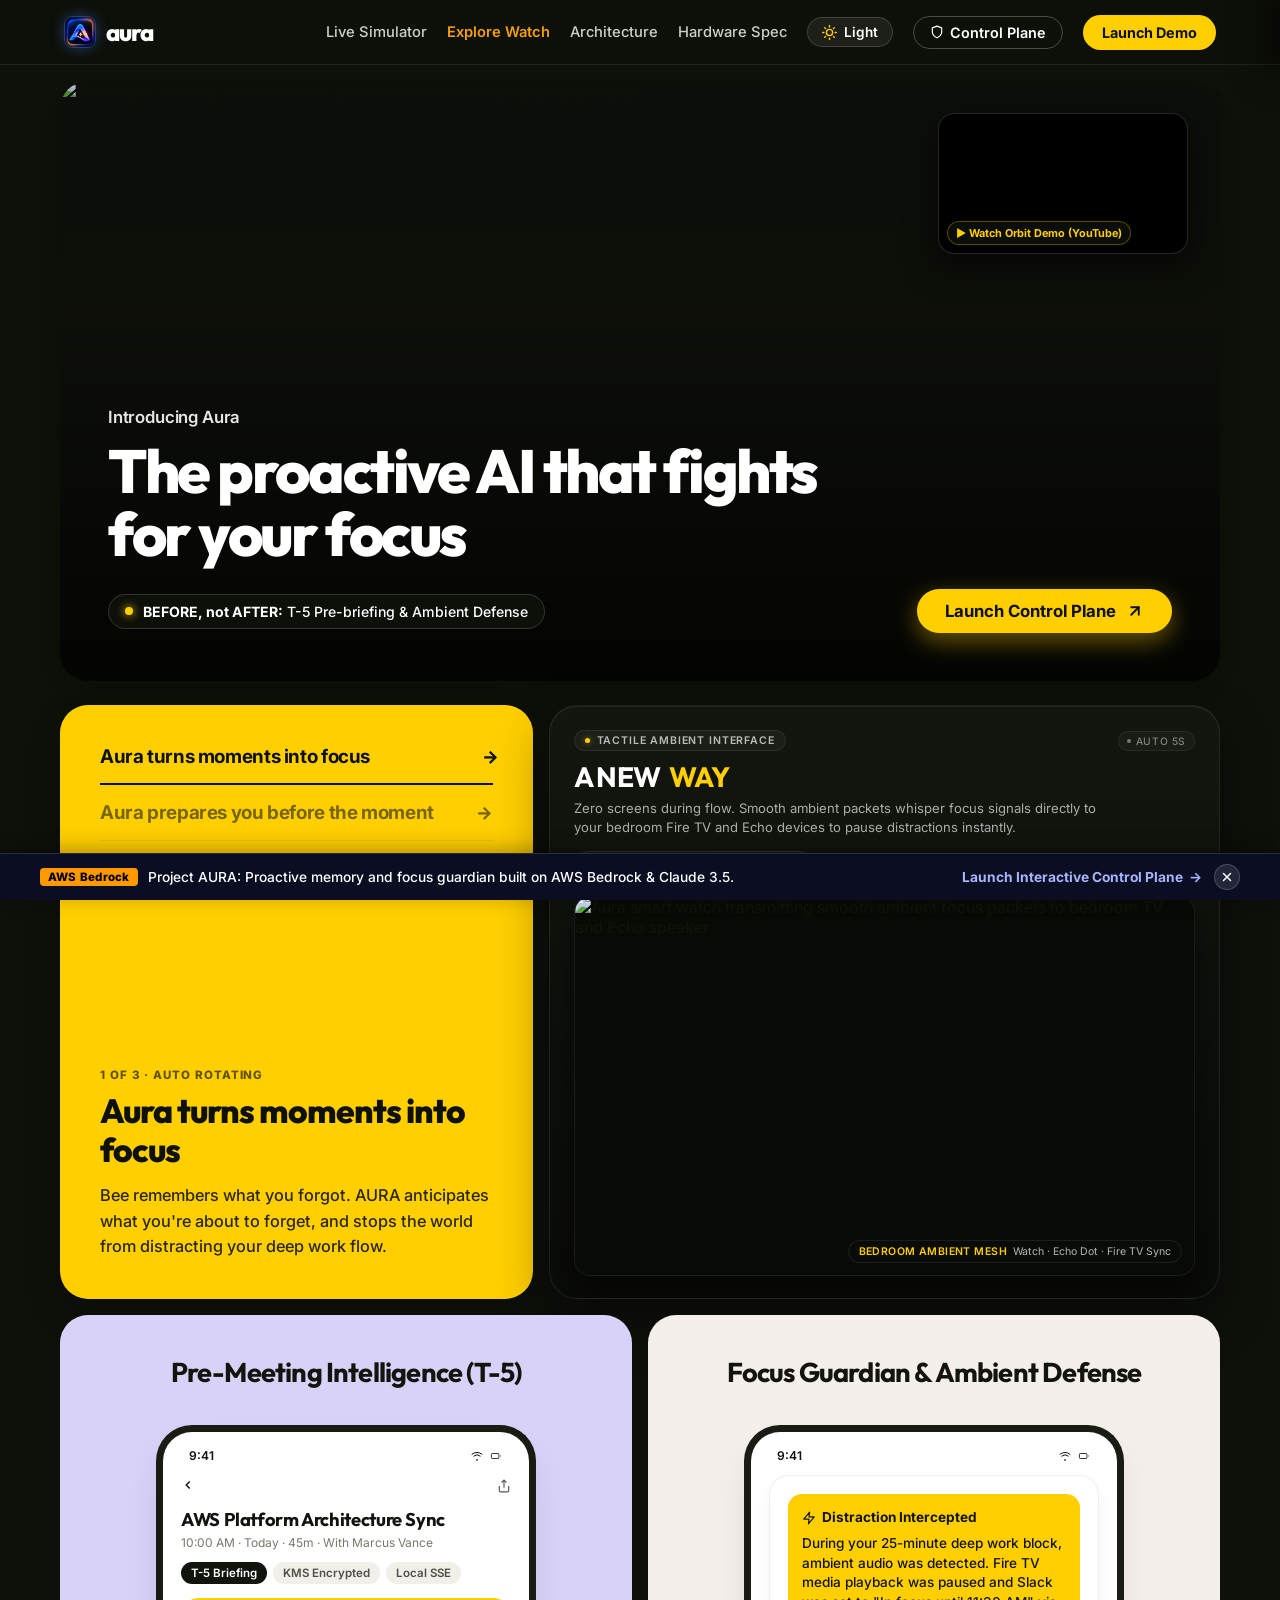
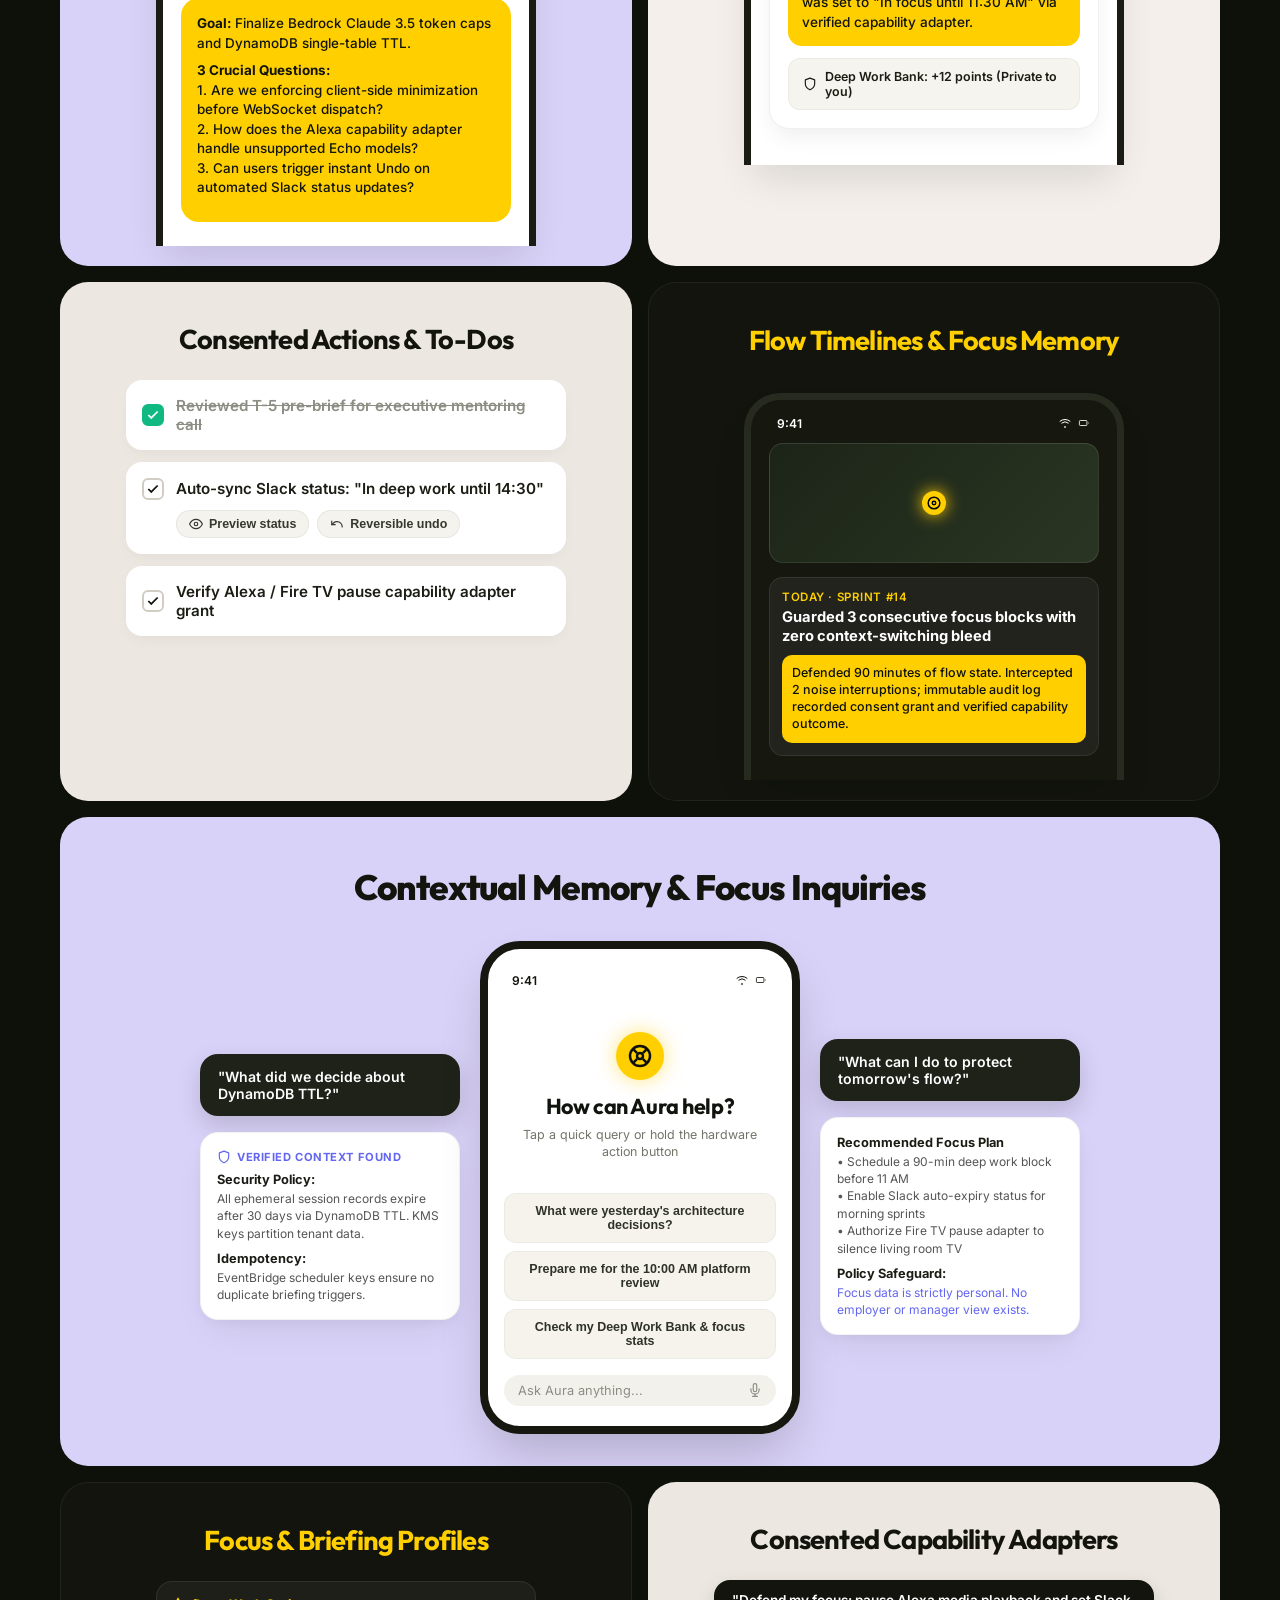
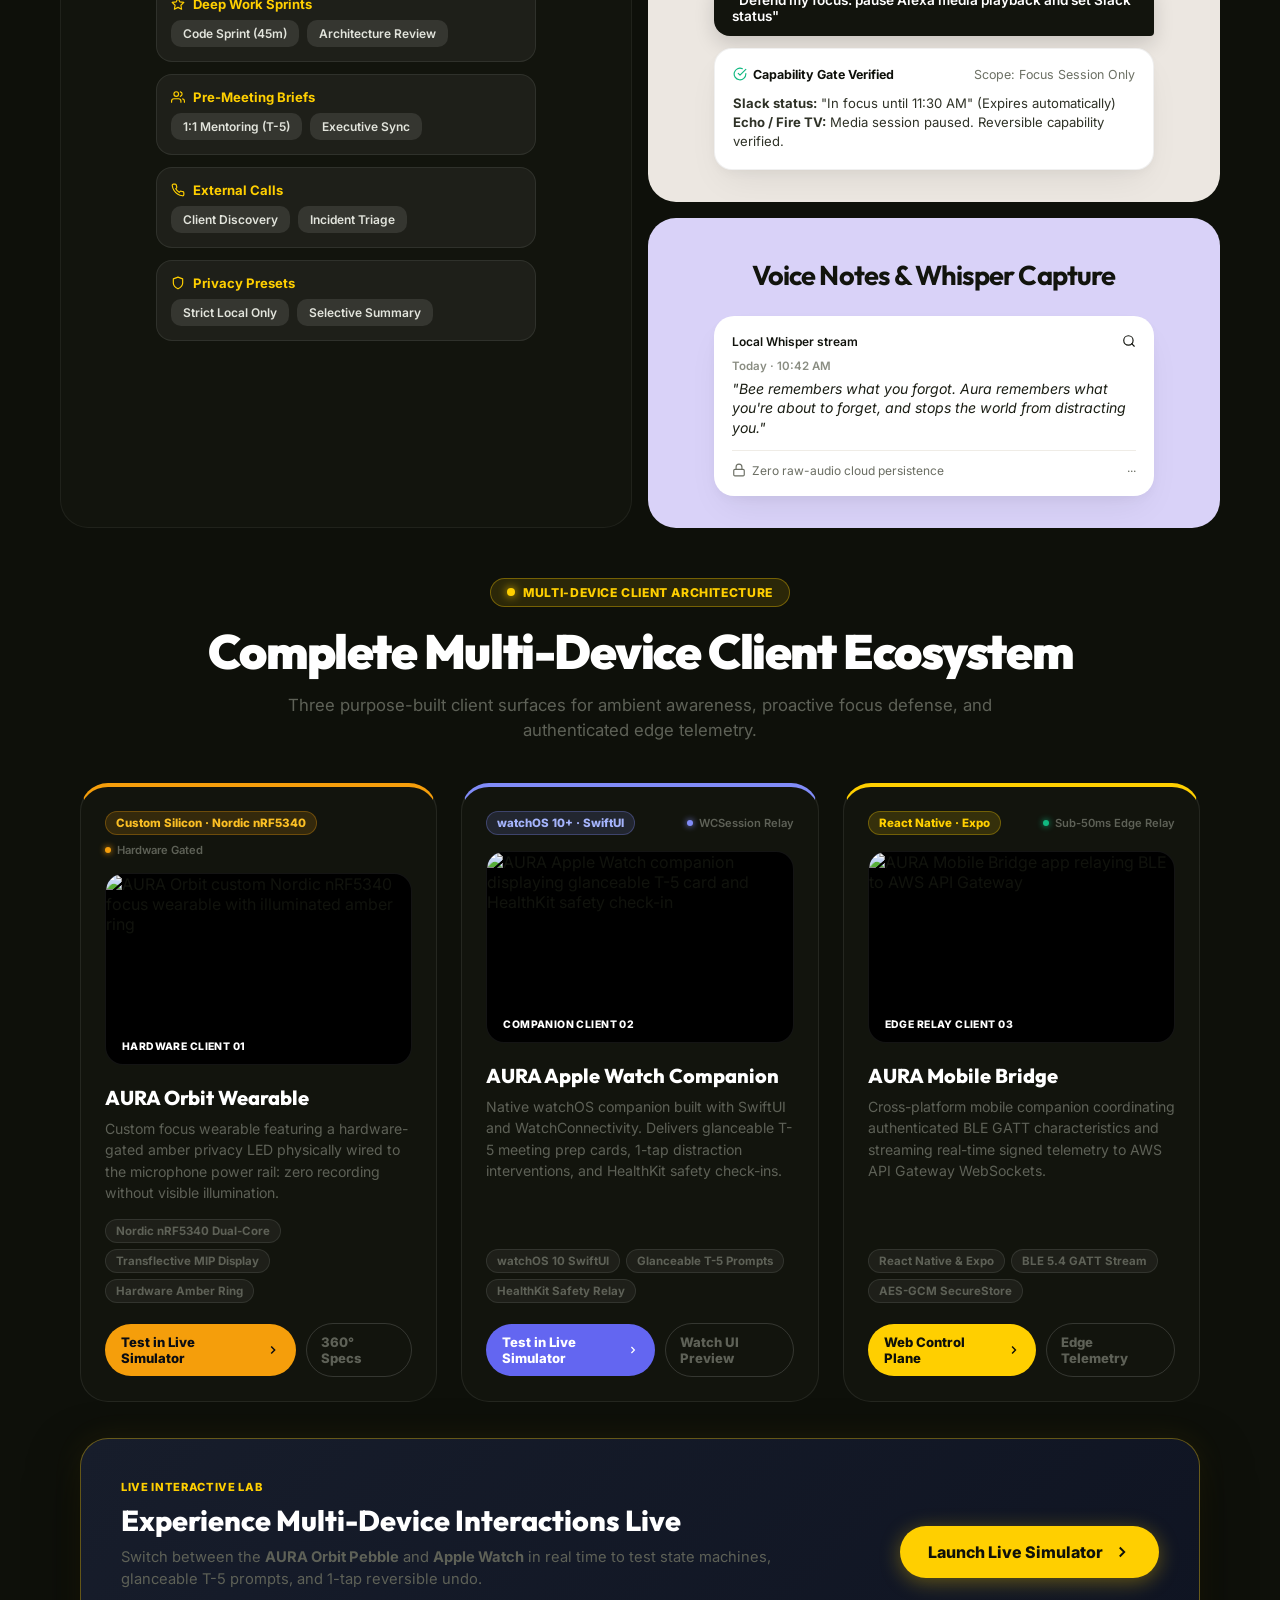
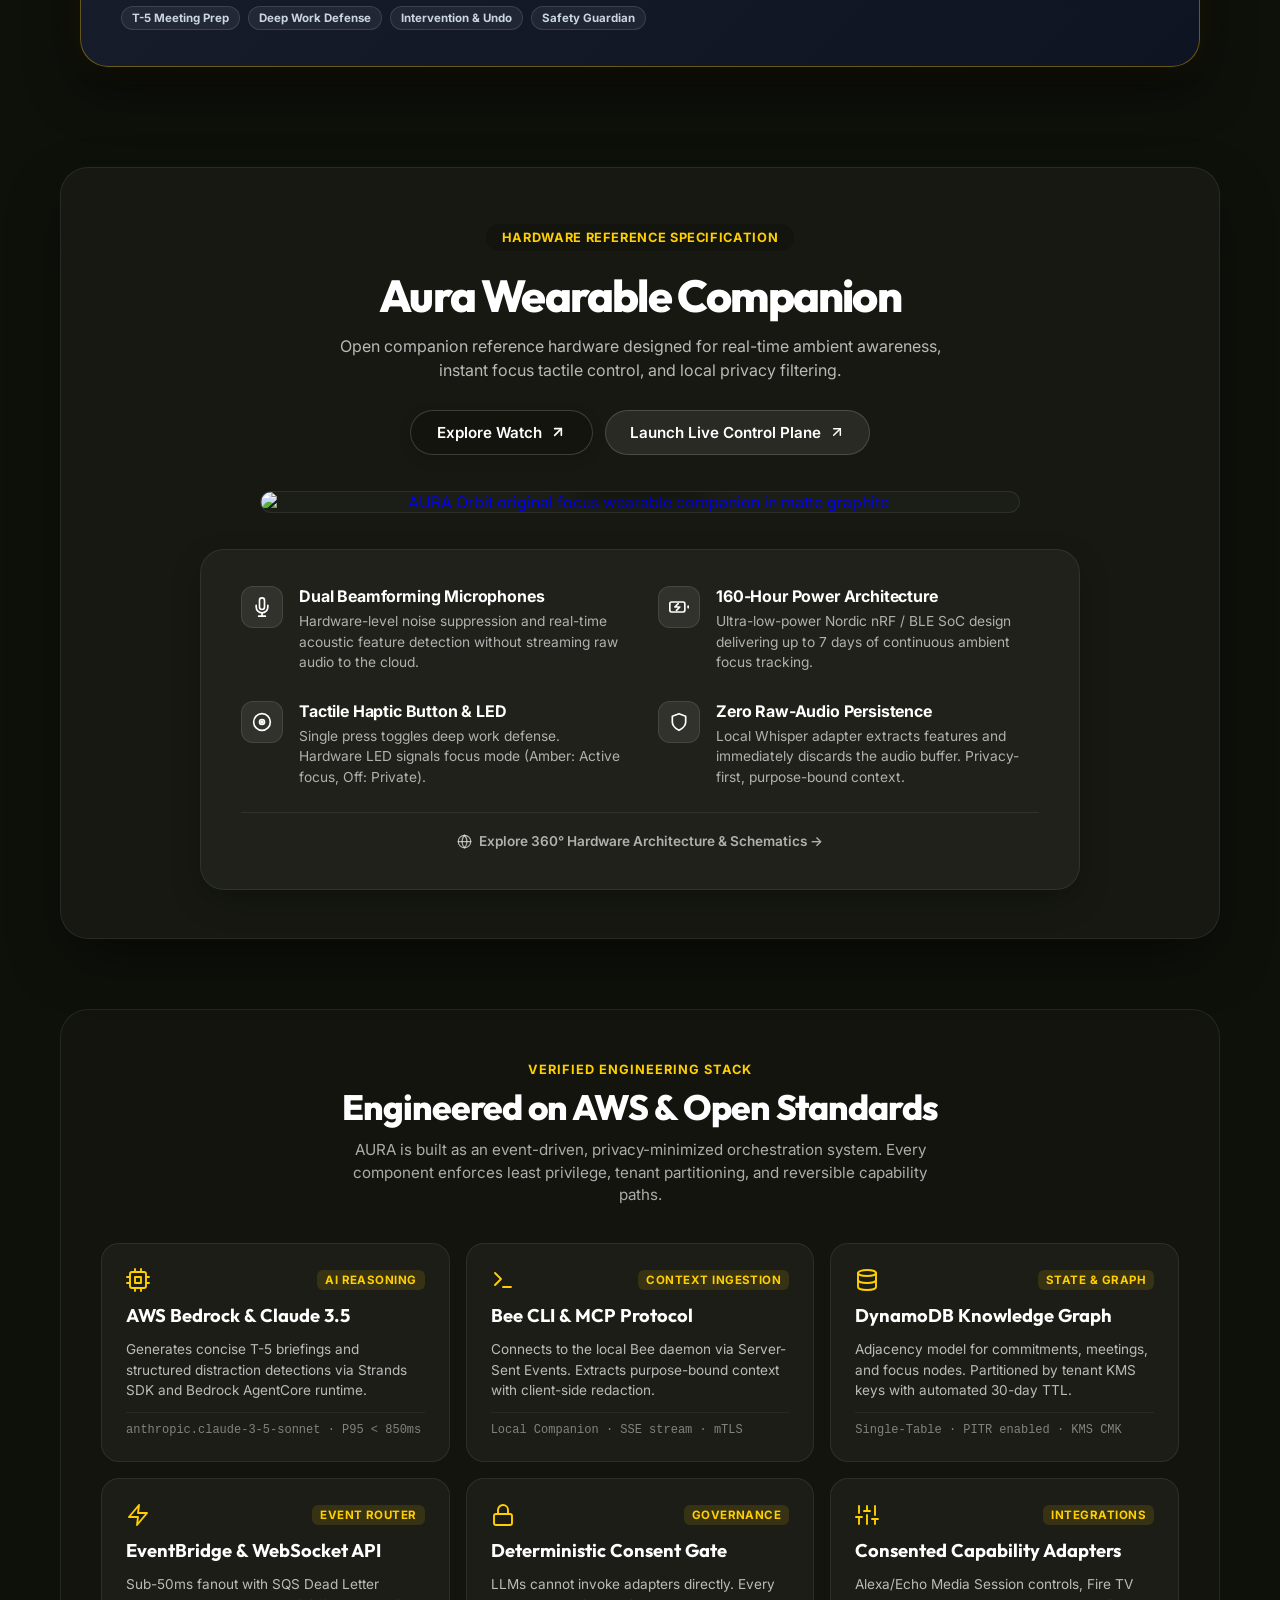
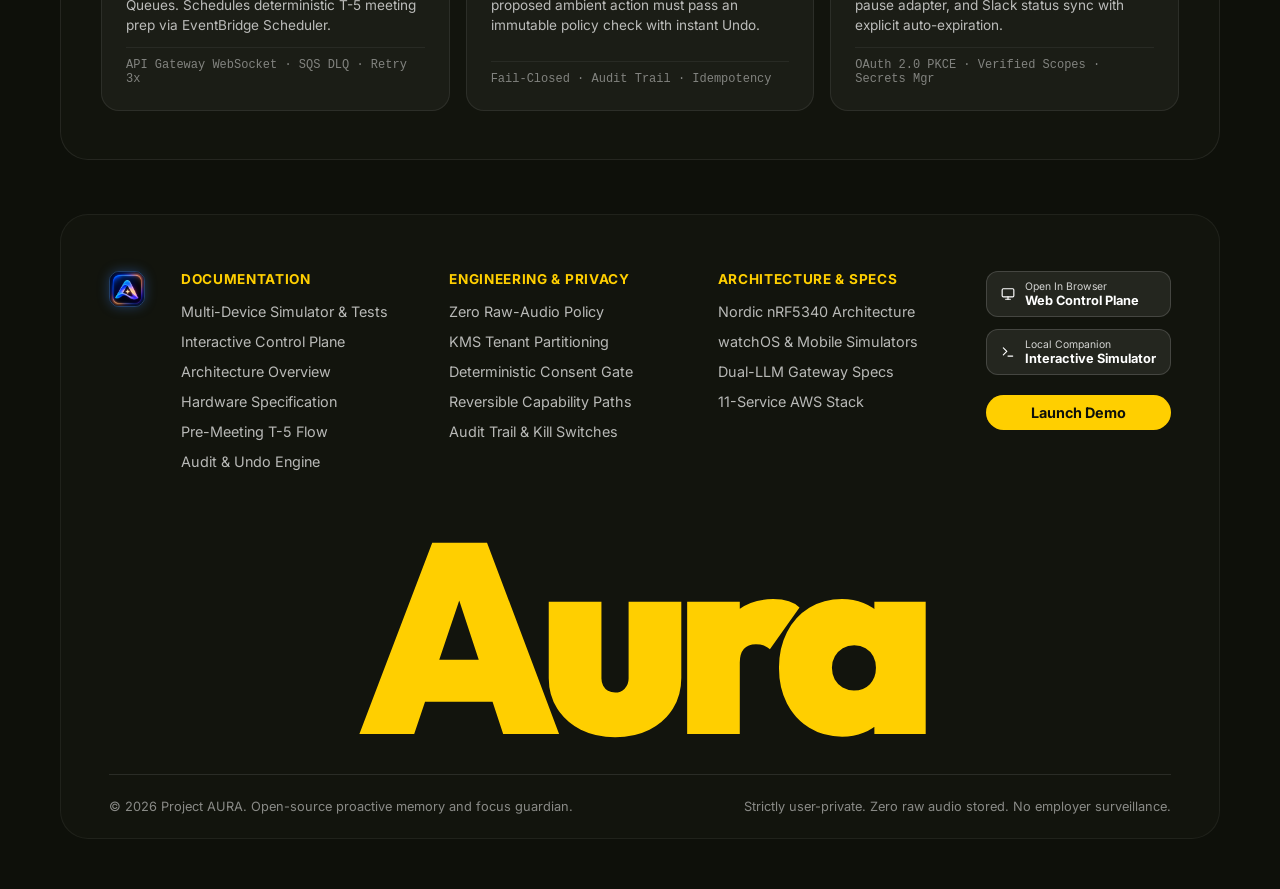
==== commit 4e936255: "style: elevate architectural presentation, branding assets, and executive overview" ====
--- a/frontend/index.html
+++ b/frontend/index.html
@@ -5,7 +5,7 @@
   <meta name="viewport" content="width=device-width, initial-scale=1.0">
   <title>Project AURA — Proactive Memory That Fights For Your Focus</title>
   <meta name="description" content="Aura remembers what you're about to forget, and stops the world from distracting you. Privacy-first proactive memory layer built on AWS Bedrock and Bee CLI.">
-  <link rel="icon" type="image/jpeg" href="assets/aura-logo.jpg">
+  <link rel="icon" type="image/png" href="assets/aura-logo.png">
   <link rel="preconnect" href="https://fonts.googleapis.com">
   <link rel="preconnect" href="https://fonts.gstatic.com" crossorigin>
   <link href="https://fonts.googleapis.com/css2?family=Inter:wght@400;500;600;700;800&family=Outfit:wght@600;700;800;900&display=swap" rel="stylesheet">
@@ -24,7 +24,7 @@
   <header class="site-header" role="banner">
     <div class="nav-wrapper">
       <a href="index.html" class="brand-link" aria-label="AURA Home">
-        <img src="assets/aura-logo.jpg" alt="AURA Logo Mark" class="brand-logo-img">
+        <img src="assets/aura-logo.png" alt="AURA Logo Mark" class="brand-logo-img">
         <span>aura</span>
       </a>
 
@@ -77,7 +77,7 @@
     <nav id="mobile-nav-drawer" class="mobile-nav-drawer" aria-label="Mobile Navigation" aria-hidden="true">
       <div class="mobile-drawer-header">
         <a href="index.html" class="brand-link" aria-label="AURA Home">
-          <img src="assets/aura-logo.jpg" alt="AURA Logo Mark" class="brand-logo-img">
+          <img src="assets/aura-logo.png" alt="AURA Logo Mark" class="brand-logo-img">
           <span>aura</span>
         </a>
         <button id="mobile-menu-close" class="mobile-drawer-close" aria-label="Close navigation menu">
@@ -977,7 +977,7 @@
         <div class="footer-top-row">
           <!-- Logo & Brand -->
           <div class="footer-brand-logo">
-            <img src="assets/aura-logo.jpg" alt="AURA Logo" style="width:36px; height:36px; border-radius:10px; border:1px solid rgba(255,207,0,0.4);">
+            <img src="assets/aura-logo.png" alt="AURA Logo" style="width:36px; height:36px; border-radius:10px; border:1px solid rgba(59,130,246,0.4); box-shadow:0 0 12px rgba(59,130,246,0.35);">
           </div>
 
           <!-- Col 1: Documentation -->
--- a/frontend/landing.css
+++ b/frontend/landing.css
@@ -104,8 +104,14 @@
   height: 32px;
   border-radius: 8px;
   object-fit: cover;
-  border: 1px solid rgba(255, 207, 0, 0.4);
-  box-shadow: 0 0 14px rgba(255, 207, 0, 0.35);
+  border: 1px solid rgba(59, 130, 246, 0.45);
+  box-shadow: 0 0 14px rgba(59, 130, 246, 0.35);
+  transition: transform 0.2s ease, box-shadow 0.2s ease;
+}
+
+.brand-logo-img:hover {
+  transform: scale(1.06);
+  box-shadow: 0 0 18px rgba(96, 165, 250, 0.55);
 }
 
 .brand-icon {
